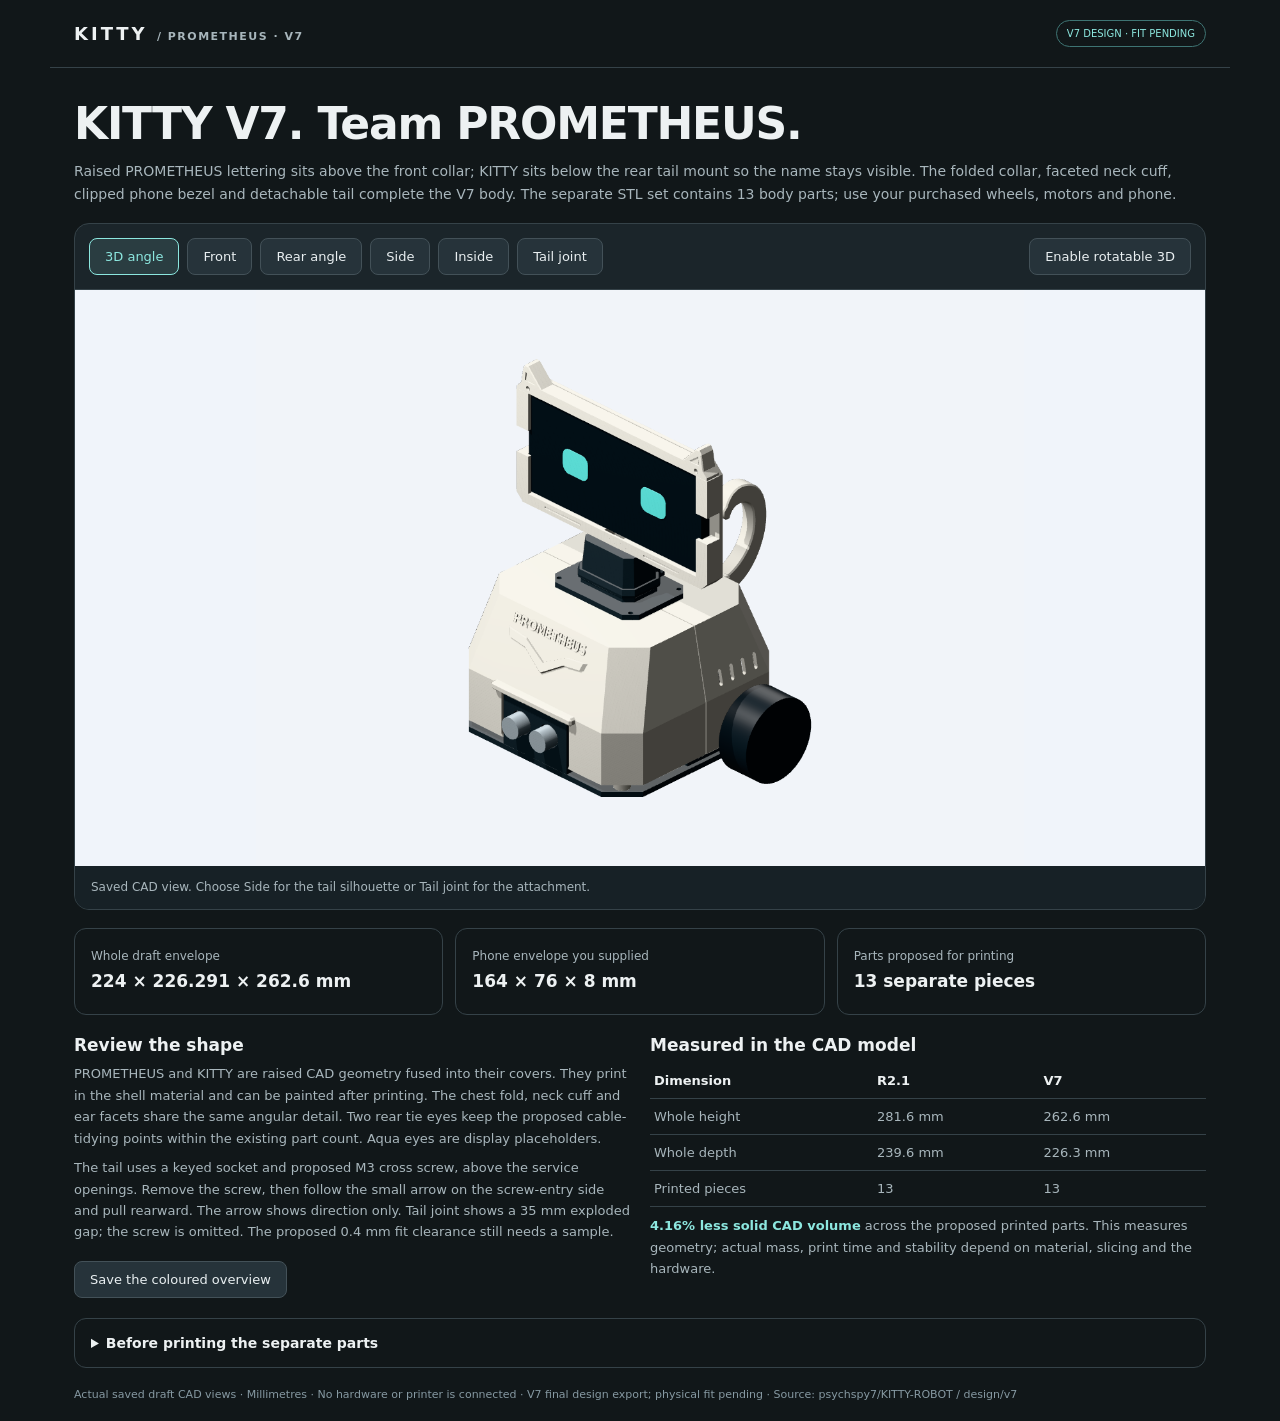
==== design/v7/review/index.html @ 327a9a2b "Deliver KITTY V7 with PROMETHEUS and KITTY shell lettering" ====
<!doctype html>
<html lang="en">
<head>
<meta charset="utf-8">
<meta name="viewport" content="width=device-width,initial-scale=1">
<title>KITTY V7 · Team PROMETHEUS</title>
<style>
:root{font-family:system-ui,-apple-system,"Segoe UI",sans-serif;color:#edf1f2;background:#111719;--amber:#8ce7df;--muted:#a8b6bc;--line:#354248}
*{box-sizing:border-box}body{margin:0}header,main,footer{max-width:1180px;margin:auto;padding:20px 24px}header{display:flex;align-items:center;justify-content:space-between;border-bottom:1px solid var(--line);gap:12px}.brand{font-size:18px;letter-spacing:3px;font-weight:750}.brand small{font-size:11px;color:var(--muted);letter-spacing:1.5px}.badge{font-size:10px;color:var(--amber);border:1px solid #3e7473;border-radius:30px;padding:7px 10px;white-space:nowrap}h1{font-size:clamp(28px,5vw,44px);line-height:1.1;letter-spacing:-1.2px;margin:12px 0}p{font-size:14px;line-height:1.6;color:var(--muted);margin:8px 0}.intro{margin-bottom:18px}.review{border:1px solid var(--line);border-radius:15px;overflow:hidden;background:#1b252a}.view-radio{position:absolute;opacity:0;pointer-events:none}.views{display:flex;flex-wrap:wrap;align-items:center;gap:8px;padding:14px;border-bottom:1px solid var(--line)}button,.views label,a.save{font:inherit;font-size:13px;border:1px solid #435158;border-radius:8px;padding:10px 15px;color:#e9eff1;background:#26333a;cursor:pointer;text-decoration:none}button:hover,.views label:hover,a.save:hover{border-color:var(--amber)}button:disabled{opacity:.55;cursor:default}button:focus-visible,a:focus-visible,.view-radio:focus-visible~.views{outline:3px solid var(--amber);outline-offset:3px}.views .spacer{flex:1}#view-iso:checked~.views label[for=view-iso],#view-front:checked~.views label[for=view-front],#view-rear:checked~.views label[for=view-rear],#view-inside:checked~.views label[for=view-inside],#view-side:checked~.views label[for=view-side],#view-joint:checked~.views label[for=view-joint]{background:#8ce7df20;color:var(--amber);border-color:var(--amber)}.stage{height:clamp(380px,64vh,760px);position:relative;background:#f0f4fa}.stage figure{display:none;margin:0;height:100%;width:100%;align-items:center;justify-content:center}.stage img{display:block;max-width:100%;height:100%;object-fit:contain}#view-iso:checked~.stage .iso,#view-front:checked~.stage .front,#view-rear:checked~.stage .rear,#view-inside:checked~.stage .inside,#view-side:checked~.stage .side,#view-joint:checked~.stage .joint{display:flex}.stage canvas{display:none;width:100%;height:100%;touch-action:none;cursor:grab}.stage canvas:active{cursor:grabbing}.review.interactive .stage figure{display:none!important}.review.interactive canvas{display:block}.orbit{display:none;flex-wrap:wrap;gap:8px;padding:12px 15px;border-top:1px solid var(--line)}.review.interactive .orbit{display:flex}.orbit span{font-size:12px;color:var(--muted);align-self:center}.state{padding:12px 16px;margin:0;background:#172126;font-size:12px;min-height:42px}.facts{display:grid;grid-template-columns:repeat(3,minmax(0,1fr));gap:12px;margin:18px 0}.fact{padding:16px;border:1px solid var(--line);border-radius:12px}.fact strong{display:block;font-size:17px;margin:7px 0}.fact span{font-size:12px;color:var(--muted)}.below{display:grid;grid-template-columns:1fr 1fr;gap:20px;margin:20px 0}.below h2{font-size:17px;margin:0 0 8px}.below p,.below li{font-size:13px;color:var(--muted);line-height:1.65}.below ul{padding-left:20px}.metrics table{width:100%;border-collapse:collapse;font-size:13px;color:var(--muted)}.metrics th,.metrics td{text-align:left;padding:10px 4px;border-bottom:1px solid var(--line)}.metrics th{color:#edf1f2}.metrics strong{color:var(--amber)}details{border:1px solid var(--line);padding:16px;border-radius:12px}summary{cursor:pointer;font-size:14px;font-weight:650}.save{display:inline-block;margin-top:10px}footer{font-size:11px;color:#8699a2;padding-top:0}noscript p{padding:12px 16px;margin:0}.no-mesh #enable3d{display:none}
@media(max-width:650px){header,main,footer{padding-left:14px;padding-right:14px}.brand small{display:none}.views{gap:6px;padding:10px}.views label,button{font-size:12px;padding:9px 11px}.views .spacer{display:none}.stage{height:440px}.stage figure:not(.joint) img{width:100%;object-fit:cover}.facts{grid-template-columns:1fr;gap:8px}.fact{padding:11px 14px;display:flex;gap:10px;justify-content:space-between;align-items:center}.fact strong{font-size:14px;margin:0}.fact span{font-size:11px}.below{grid-template-columns:1fr}.orbit span{width:100%}}
</style>
</head>
<body class="">
<header><div class="brand">KITTY <small>/ PROMETHEUS · V7</small></div><span class="badge">V7 DESIGN · FIT PENDING</span></header>
<main>
<div class="intro"><h1>KITTY V7. Team PROMETHEUS.</h1><p>Raised PROMETHEUS lettering sits above the front collar; KITTY sits below the rear tail mount so the name stays visible. The folded collar, faceted neck cuff, clipped phone bezel and detachable tail complete the V7 body. The separate STL set contains 13 body parts; use your purchased wheels, motors and phone.</p></div>
<section class="review" id="review" aria-label="Robot design review">
<input class="view-radio" id="view-iso" type="radio" name="view" checked>
<input class="view-radio" id="view-front" type="radio" name="view">
<input class="view-radio" id="view-rear" type="radio" name="view">
<input class="view-radio" id="view-inside" type="radio" name="view">
<input class="view-radio" id="view-side" type="radio" name="view">
<input class="view-radio" id="view-joint" type="radio" name="view">
<div class="views" role="group" aria-label="Choose a view"><label for="view-iso">3D angle</label><label for="view-front">Front</label><label for="view-rear">Rear angle</label><label for="view-side">Side</label><label for="view-inside">Inside</label><label for="view-joint">Tail joint</label><span class="spacer"></span><button id="enable3d" type="button" disabled>Enable rotatable 3D</button></div>
<div class="stage" id="stage">
<figure class="iso"><img src="[data-uri]" alt="Complete KITTY V7 draft from the front corner: landscape phone frame, passive cat corners, broad fixed neck, faceted body, two drive wheels and front sonar"></figure>
<figure class="front"><img src="[data-uri]" alt="Front view of the complete KITTY V7 draft"></figure>
<figure class="rear"><img src="[data-uri]" alt="Rear corner view of V7, showing the curved detachable tail, keyed socket and lower service openings"></figure>
<figure class="inside"><img src="[data-uri]" alt="Interior view with the covers hidden, showing motor mounts, low battery tray and raised electronics deck"></figure>
<figure class="side"><img src="[data-uri]" alt="Side view showing the upright curved tail at the rear of the refined faceted body"></figure>
<figure class="joint"><img src="[data-uri]" alt="Exploded tail connection: tail pulled 35 mm rearward from the keyed rear-cover socket, with cross-screw bores visible"></figure>
<canvas id="canvas" tabindex="0" aria-label="Interactive robot model. Drag to rotate; scroll or pinch to zoom. Arrow keys rotate; plus/minus zoom; Home resets."></canvas>
</div>
<div class="orbit"><button id="reset" type="button">Reset view</button><button id="zoomIn" type="button" aria-label="Zoom in">Zoom +</button><button id="zoomOut" type="button" aria-label="Zoom out">Zoom −</button><span>Drag to rotate · Scroll / pinch to zoom · Choose a saved view to leave 3D</span></div>
<p class="state" id="state" role="status">Saved CAD view. Choose Side for the tail silhouette or Tail joint for the attachment.</p>
<noscript><p>The saved views above work with JavaScript disabled. Only rotatable 3D needs JavaScript.</p></noscript>
</section>
<div class="facts"><div class="fact"><span>Whole draft envelope</span><strong>224 × 226.291 × 262.6 mm</strong></div><div class="fact"><span>Phone envelope you supplied</span><strong>164 × 76 × 8 mm</strong></div><div class="fact"><span>Parts proposed for printing</span><strong>13 separate pieces</strong></div></div>
<div class="below"><section><h2>Review the shape</h2><p>PROMETHEUS and KITTY are raised CAD geometry fused into their covers. They print in the shell material and can be painted after printing. The chest fold, neck cuff and ear facets share the same angular detail. Two rear tie eyes keep the proposed cable-tidying points within the existing part count. Aqua eyes are display placeholders.</p><p>The tail uses a keyed socket and proposed M3 cross screw, above the service openings. Remove the screw, then follow the small arrow on the screw-entry side and pull rearward. The arrow shows direction only. Tail joint shows a 35 mm exploded gap; the screw is omitted. The proposed 0.4 mm fit clearance still needs a sample.</p><a class="save" href="[data-uri]" download="KITTY-V7-FINAL-DESIGN.png">Save the coloured overview</a></section><section class="metrics"><h2>Measured in the CAD model</h2><table><thead><tr><th>Dimension</th><th>R2.1</th><th>V7</th></tr></thead><tbody><tr><td>Whole height</td><td>281.6 mm</td><td>262.6 mm</td></tr><tr><td>Whole depth</td><td>239.6 mm</td><td>226.3 mm</td></tr><tr><td>Printed pieces</td><td>13</td><td>13</td></tr></tbody></table><p><strong>4.16% less solid CAD volume</strong> across the proposed printed parts. This measures geometry; actual mass, print time and stability depend on material, slicing and the hardware.</p></section></div><details><summary>Before printing the separate parts</summary><p>The draft uses your 62 mm wheel diameter and 61 × 20 mm motor length/width. We still need motor height and shaft position, wheel hub fit, caster, AA holder, phone case/camera access, and printer bed/material/nozzle.</p><p>Each part needs fit and slicer/support review. Print only the separate parts in STL_PARTS/ from the V7 ZIP. Wheels, motors, phone and electronics in this viewer are references; their meshes are excluded from that folder. The V7 design export is not a physically fit-verified release.</p></details>
</main>
<footer>Actual saved draft CAD views · Millimetres · No hardware or printer is connected · V7 final design export; physical fit pending · Source: psychspy7/KITTY-ROBOT / design/v7</footer>
<script id="mesh-data" type="application/octet-stream">[base64]/zBDW/AAAAAAAAfMIAAKDCAACAQQAApsIAAHDCAACgQQAApsIAAHDCAACAQQAA8wQ1v/MENb8AAAAAAAB8wgAAoMIAAIBBAAB8wgAAoMIAAKBBAACmwgAAcMIAAKBBAADzBDU/8wQ1vwAAAAAAAKZCAABwwgAAgEEAAHxCAACgwgAAoEEAAHxCAACgwgAAgEEAAPMENT/zBDW/AAAAAAAApkIAAHDCAACAQQAApkIAAHDCAACgQQAAfEIAAKDCAACgQQAAAAAAgAAAAIAAAIC/F2+Kwr9fhMIAAIBBAAB8wgAAoMIAAIBBAACmwgAAcMIAAIBBAAAAAAAAAAAAAAAAgL8Xb4rCv1+EwgAAgEG/X4rCF2+EwgAAgEEAAHzCAACgwgAAgEEAAAAAAIAAAACAAACAvwx+isIGUITCAACAQRdvisK/X4TCAACAQQAApsIAAHDCAACAQQAAAAAAgAAAAIAAAIC/BlCKwgx+hMIAAIBBAAB8wgAAoMIAAIBBv1+KwhdvhMIAAIBBAAAAAACAAAAAgAAAgL+cjIrC7j+EwgAAgEEMforCBlCEwgAAgEEAAKbCAABwwgAAgEEAAAAAAIAAAACAAACAv+4/isKcjITCAACAQQAAfMIAAKDCAACAQQZQisIMfoTCAACAQQAAAAAAgAAAAIAAAIC/xJqKwnsvhMIAAIBBnIyKwu4/hMIAAIBBAACmwgAAcMIAAIBBAAAAAACAAAAAgAAAgL97L4rCxJqEwgAAgEEAAHzCAACgwgAAgEHuP4rCnIyEwgAAgEEAAAAAAIAAAACAAACAv4KoisKvHoTCAACAQcSaisJ7L4TCAACAQQAApsIAAHDCAACAQQAAAAAAgAAAAIAAAIC/rx6KwoKohMIAAIBBAAB8wgAAoMIAAIBBey+KwsSahMIAAIBBAAAAAACAAAAAgAAAgL/TtYrCjQ2EwgAAgEGCqIrCrx6EwgAAgEEAAKbCAABwwgAAgEEAAAAAAIAAAACAAACAv40NisLTtYTCAACAQQAAfMIAAKDCAACAQa8eisKCqITCAACAQQAAAAAAgAAAAIAAAIC/tsKKwhf8g8IAAIBB07WKwo0NhMIAAIBBAACmwgAAcMIAAIBBAAAAAACAAAAAgAAAgL8X/InCtsKEwgAAgEEAAHzCAACgwgAAgEGNDYrC07WEwgAAgEEAAAAAAIAAAACAAACAvynPisJQ6oPCAACAQbbCisIX/IPCAACAQQAApsIAAHDCAACAQQAAAAAAgAAAAIAAAIC/UOqJwinPhMIAAIBBAAB8wgAAoMIAAIBBF/yJwrbChMIAAIBBAAAAAACAAAAAgAAAgL8p24rCO9iDwgAAgEEpz4rCUOqDwgAAgEEAAKbCAABwwgAAgEEAAAAAAIAAAACAAACAvzvYicIp24TCAACAQQAAfMIAAKDCAACAQVDqicIpz4TCAACAQQAAAAAAgAAAAIAAAIC/tOaKwtvFg8IAAIBBKduKwjvYg8IAAIBBAACmwgAAcMIAAIBBAAAAAACAAAAAgAAAgL/bxYnCtOaEwgAAgEEAAHzCAACgwgAAgEE72InCKduEwgAAgEEAAAAAAIAAAACAAACAv8rxisIzs4PCAACAQbTmisLbxYPCAACAQQAApsIAAHDCAACAQQAAAAAAgAAAAIAAAIC/M7OJwsrxhMIAAIBBAAB8wgAAoMIAAIBB28WJwrTmhMIAAIBBAAAAAACAAAAAgAAAgL9GoInCZ/yEwgAAgEEAAHzCAACgwgAAgEEzs4nCyvGEwgAAgEEAAAAAAIAAAACAAACAv2f8isJGoIPCAACAQcrxisIzs4PCAACAQQAApsIAAHDCAACAQQAAAAAAgAAAAIAAAIC/iwaLwhaNg8IAAIBBZ/yKwkagg8IAAIBBAACmwgAAcMIAAIBBAAAAAACAAAAAgAAAgL8WjYnCiwaFwgAAgEEAAHzCAACgwgAAgEFGoInCZ/yEwgAAgEEAAAAAAIAAAACAAACAvzQQi8KneYPCAACAQYsGi8IWjYPCAACAQQAApsIAAHDCAACAQQAAAAAAgAAAAIAAAIC/p3mJwjQQhcIAAIBBAAB8wgAAoMIAAIBBFo2JwosGhcIAAIBBAAAAAACAAAAAgAAAgL9gGYvC/GWDwgAAgEE0EIvCp3mDwgAAgEEAAKbCAABwwgAAgEEAAAAAAIAAAACAAACAv/xlicJgGYXCAACAQQAAfMIAAKDCAACAQad5icI0EIXCAACAQQAAAAAAgAAAAIAAAIC/DiKLwhhSg8IAAIBBYBmLwvxlg8IAAIBBAACmwgAAcMIAAIBBAAAAAACAAAAAgAAAgL8YUonCDiKFwgAAgEEAAHzCAACgwgAAgEH8ZYnCYBmFwgAAgEEAAAAAAIAAAACAAACAvzwqi8L+PYPCAACAQQ4ii8IYUoPCAACAQQAApsIAAHDCAACAQQAAAAAAgAAAAIAAAIC//j2JwjwqhcIAAIBBAAB8wgAAoMIAAIBBGFKJwg4ihcIAAIBBAAAAAACAAAAAgAAAgL/pMYvCsimDwgAAgEE8KovC/j2DwgAAgEEAAKbCAABwwgAAgEEAAAAAAIAAAACAAACAv7IpicLpMYXCAACAQQAAfMIAAKDCAACAQf49icI8KoXCAACAQQAAAAAAgAAAAIAAAIC/EzmLwjYVg8IAAIBB6TGLwrIpg8IAAIBBAACmwgAAcMIAAIBBAAAAAACAAAAAgAAAgL82FYnCEzmFwgAAgEEAAHzCAACgwgAAgEGyKYnC6TGFwgAAgEEAAAAAAIAAAACAAACAv7s/i8KOAIPCAACAQRM5i8I2FYPCAACAQQAApsIAAHDCAACAQQAAAAAAgAAAAIAAAIC/jgCJwrs/hcIAAIBBAAB8wgAAoMIAAIBBNhWJwhM5hcIAAIBBAAAAAACAAAAAgAAAgL/eRYvCveuCwgAAgEG7P4vCjgCDwgAAgEEAAKbCAABwwgAAgEEAAAAAAIAAAACAAACAv73riMLeRYXCAACAQQAAfMIAAKDCAACAQY4AicK7P4XCAACAQQAAAAAAgAAAAIAAAIC/fEuLwsfWgsIAAIBB3kWLwr3rgsIAAIBBAACmwgAAcMIAAIBBAAAAAACAAAAAgAAAgL/H1ojCfEuFwgAAgEEAAHzCAACgwgAAgEG964jC3kWFwgAAgEEAAAAAAIAAAACAAACAv5RQi8KvwYLCAACAQXxLi8LH1oLCAACAQQAApsIAAHDCAACAQQAAAAAAgAAAAIAAAIC/r8GIwpRQhcIAAIBBAAB8wgAAoMIAAIBBx9aIwnxLhcIAAIBBAAAAAACAAAAAgAAAgL8kVYvCd6yCwgAAgEGUUIvCr8GCwgAAgEEAAKbCAABwwgAAgEEAAAAAAIAAAACAAACAv3esiMIkVYXCAACAQQAAfMIAAKDCAACAQa/BiMKUUIXCAACAQQAAAAAAgAAAAIAAAIC/LVmLwiWXgsIAAIBBJFWLwnesgsIAAIBBAACmwgAAcMIAAIBBAAAAAACAAAAAgAAAgL8ll4jCLVmFwgAAgEEAAHzCAACgwgAAgEF3rIjCJFWFwgAAgEEAAAAAAIAAAACAAACAv65ci8K6gYLCAACAQS1Zi8Ill4LCAACAQQAApsIAAHDCAACAQQAAAAAAgAAAAIAAAIC/uoGIwq5chcIAAIBBAAB8wgAAoMIAAIBBJZeIwi1ZhcIAAIBBAAAAAACAAAAAgAAAgL+lX4vCO2yCwgAAgEGuXIvCuoGCwgAAgEEAAKbCAABwwgAAgEEAAAAAAIAAAACAAACAvztsiMKlX4XCAACAQQAAfMIAAKDCAACAQbqBiMKuXIXCAACAQQAAAAAAgAAAAIAAAIC/E2KLwqpWgsIAAIBBpV+LwjtsgsIAAIBBAACmwgAAcMIAAIBBAAAAAACAAAAAgAAAgL+qVojCE2KFwgAAgEEAAHzCAACgwgAAgEE7bIjCpV+FwgAAgEEAAAAAAIAAAACAAACAv/dji8IMQYLCAACAQRNii8KqVoLCAACAQQAApsIAAHDCAACAQQAAAAAAgAAAAIAAAIC/DEGIwvdjhcIAAIBBAAB8wgAAoMIAAIBBqlaIwhNihcIAAIBBAAAAAACAAAAAgAAAgL9RZYvCYyuCwgAAgEH3Y4vCDEGCwgAAgEEAAKbCAABwwgAAgEEAAAAAAIAAAACAAACAv2MriMJRZYXCAACAQQAAfMIAAKDCAACAQQxBiML3Y4XCAACAQQAAAAAAgAAAAIAAAIC/IWaLwrMVgsIAAIBBUWWLwmMrgsIAAIBBAACmwgAAcMIAAIBBAAAAAACAAAAAgAAAgL+zFYjCIWaFwgAAgEEAAHzCAACgwgAAgEFjK4jCUWWFwgAAgEEAAAAAAIAAAACAAACAv2Zmi8IAAILCAACAQSFmi8KzFYLCAACAQQAApsIAAHDCAACAQQAAAAAAgAAAAIAAAIC/AACIwmZmhcIAAIBBAAB8wgAAoMIAAIBBsxWIwiFmhcIAAIBBAAAAAACAAAAAAAAAgL8hZovCTeqBwgAAgEFmZovCAACCwgAAgEEAAKbCAABwwgAAgEEAAAAAAAAAAACAAACAv03qh8IhZoXCAACAQQAAfMIAAKDCAACAQQAAiMJmZoXCAACAQQAAAAAAgAAAAAAAAIC/UWWLwp3UgcIAAIBBIWaLwk3qgcIAAIBBAACmwgAAcMIAAIBBAAAAAAAAAAAAgAAAgL+d1IfCUWWFwgAAgEEAAHzCAACgwgAAgEFN6ofCIWaFwgAAgEEAAAAAAIAAAAAAAACAv/dji8L0voHCAACAQVFli8Kd1IHCAACAQQAApsIAAHDCAACAQQAAAAAAAAAAAIAAAIC/9L6HwvdjhcIAAIBBAAB8wgAAoMIAAIBBndSHwlFlhcIAAIBBAAAAAACAAAAAAAAAgL8TYovCVqmBwgAAgEH3Y4vC9L6BwgAAgEEAAKbCAABwwgAAgEEAAAAAAAAAAACAAACAv1aph8ITYoXCAACAQQAAfMIAAKDCAACAQfS+h8L3Y4XCAACAQQAAAAAAgAAAAAAAAIC/pV+LwsWTgcIAAIBBE2KLwlapgcIAAIBBAACmwgAAcMIAAIBBAAAAAAAAAAAAgAAAgL/Fk4fCpV+FwgAAgEEAAHzCAACgwgAAgEFWqYfCE2KFwgAAgEEAAAAAAIAAAAAAAACAv65ci8JGfoHCAACAQaVfi8LFk4HCAACAQQAApsIAAHDCAACAQQAAAAAAAAAAAIAAAIC/Rn6Hwq5chcIAAIBBAAB8wgAAoMIAAIBBxZOHwqVfhcIAAIBBAAAAAACAAAAAAAAAgL8tWYvC22iBwgAAgEGuXIvCRn6BwgAAgEEAAKbCAABwwgAAgEEAAAAAAAAAAACAAACAv9toh8ItWYXCAACAQQAAfMIAAKDCAACAQUZ+h8KuXIXCAACAQQAAAAAAgAAAAAAAAIC/JFWLwolTgcIAAIBBLVmLwttogcIAAIBBAACmwgAAcMIAAIBBAAAAAAAAAAAAgAAAgL+JU4fCJFWFwgAAgEEAAHzCAACgwgAAgEHbaIfCLVmFwgAAgEEAAAAAAIAAAAAAAACAv5RQi8JRPoHCAACAQSRVi8KJU4HCAACAQQAApsIAAHDCAACAQQAAAAAAAAAAAIAAAIC/UT6HwpRQhcIAAIBBAAB8wgAAoMIAAIBBiVOHwiRVhcIAAIBBAAAAAACAAAAAAAAAgL98S4vCOSmBwgAAgEGUUIvCUT6BwgAAgEEAAKbCAABwwgAAgEEAAAAAAAAAAACAAACAvzkph8J8S4XCAACAQQAAfMIAAKDCAACAQVE+h8KUUIXCAACAQQAAAAAAgAAAAAAAAIC/3kWLwkMUgcIAAIBBfEuLwjkpgcIAAIBBAACmwgAAcMIAAIBBAAAAAAAAAAAAgAAAgL9DFIfC3kWFwgAAgEEAAHzCAACgwgAAgEE5KYfCfEuFwgAAgEEAAAAAAIAAAAAAAACAv7s/i8Jy/4DCAACAQd5Fi8JDFIHCAACAQQAApsIAAHDCAACAQQAAAAAAAAAAAIAAAIC/cv+Gwrs/hcIAAIBBAAB8wgAAoMIAAIBBQxSHwt5FhcIAAIBBAAAAAACAAAAAAAAAgL8TOYvCyuqAwgAAgEG7P4vCcv+AwgAAgEEAAKbCAABwwgAAgEEAAAAAAAAAAACAAACAv8rqhsITOYXCAACAQQAAfMIAAKDCAACAQXL/hsK7P4XCAACAQQAAAAAAgAAAAAAAAIC/6TGLwk7WgMIAAIBBEzmLwsrqgMIAAIBBAACmwgAAcMIAAIBBAAAAAAAAAAAAgAAAgL9O1obC6TGFwgAAgEEAAHzCAACgwgAAgEHK6obCEzmFwgAAgEEAAAAAAIAAAAAAAACAvzwqi8ICwoDCAACAQekxi8JO1oDCAACAQQAApsIAAHDCAACAQQAAAAAAAAAAAIAAAIC/AsKGwjwqhcIAAIBBAAB8wgAAoMIAAIBBTtaGwukxhcIAAIBBAAAAAACAAAAAAAAAgL8OIovC6K2AwgAAgEE8KovCAsKAwgAAgEEAAKbCAABwwgAAgEEAAAAAAAAAAACAAACAv+ithsIOIoXCAACAQQAAfMIAAKDCAACAQQLChsI8KoXCAACAQQAAAAAAgAAAAAAAAIC/YBmLwgSagMIAAIBBDiKLwuitgMIAAIBBAACmwgAAcMIAAIBBAAAAAAAAAAAAgAAAgL8EmobCYBmFwgAAgEEAAHzCAACgwgAAgEHorYbCDiKFwgAAgEEAAAAAAIAAAAAAAACAvzQQi8JZhoDCAACAQWAZi8IEmoDCAACAQQAApsIAAHDCAACAQQAAAAAAAAAAAIAAAIC/WYaGwjQQhcIAAIBBAAB8wgAAoMIAAIBBBJqGwmAZhcIAAIBBAAAAAACAAAAAAAAAgL+LBovC6nKAwgAAgEE0EIvCWYaAwgAAgEEAAKbCAABwwgAAgEEAAAAAAAAAAACAAACAv+pyhsKLBoXCAACAQQAAfMIAAKDCAACAQVmGhsI0EIXCAACAQQAAAAAAgAAAAAAAAIC/Z/yKwrpfgMIAAIBBiwaLwupygMIAAIBBAACmwgAAcMIAAIBBAAAAAAAAAAAAgAAAgL+6X4bCZ/yEwgAAgEEAAHzCAACgwgAAgEHqcobCiwaFwgAAgEEAAAAAAIAAAAAAAACAv8rxisLNTIDCAACAQWf8isK6X4DCAACAQQAApsIAAHDCAACAQQAAAAAAAAAAAIAAAIC/zUyGwsrxhMIAAIBBAAB8wgAAoMIAAIBBul+Gwmf8hMIAAIBBAAAAAACAAAAAAAAAgL+05orCJTqAwgAAgEHK8YrCzUyAwgAAgEEAAKbCAABwwgAAgEEAAAAAAAAAAACAAACAvyU6hsK05oTCAACAQQAAfMIAAKDCAACAQc1MhsLK8YTCAACAQQAAAAAAgAAAAAAAAIC/KduKwsUngMIAAIBBtOaKwiU6gMIAAIBBAACmwgAAcMIAAIBBAAAAAAAAAAAAgAAAgL/FJ4bCKduEwgAAgEEAAHzCAACgwgAAgEElOobCtOaEwgAAgEEAAAAAAIAAAAAAAACAvynPisKwFYDCAACAQSnbisLFJ4DCAACAQQAApsIAAHDCAACAQQAAAAAAAAAAAIAAAIC/sBWGwinPhMIAAIBBAAB8wgAAoMIAAIBBxSeGwinbhMIAAIBBAAAAAACAAAAAAAAAgL+2worC6QOAwgAAgEEpz4rCsBWAwgAAgEEAAKbCAABwwgAAgEEAAAAAAAAAAACAAACAv+kDhsK2woTCAACAQQAAfMIAAKDCAACAQbAVhsIpz4TCAACAQQAAAAAAgAAAAAAAAIC/07WKwubkf8IAAIBBtsKKwukDgMIAAIBBAACmwgAAcMIAAIBBAAAAAAAAAAAAgAAAgL9z8oXC07WEwgAAgEEAAHzCAACgwgAAgEHpA4bCtsKEwgAAgEEAAAAAAIAAAAAAAACAv4KoisKhwn/CAACAQdO1isLm5H/CAACAQQAApsIAAHDCAACAQQAAAAAAAAAAAIAAAIC/UeGFwoKohMIAAIBBAAB8wgAAoMIAAIBBc/KFwtO1hMIAAIBBAAAAAACAAAAAAAAAgL/EmorCCaF/wgAAgEGCqIrCocJ/wgAAgEEAAKbCAABwwgAAgEEAAAAAAAAAAACAAACAv4XQhcLEmoTCAACAQQAAfMIAAKDCAACAQVHhhcKCqITCAACAQQAAAAAAgAAAAAAAAIC/nIyKwiOAf8IAAIBBxJqKwgmhf8IAAIBBAACmwgAAcMIAAIBBAAAAAAAAAAAAgAAAgL8SwIXCnIyEwgAAgEEAAHzCAACgwgAAgEGF0IXCxJqEwgAAgEEAAAAAAIAAAAAAAACAvwx+isL1X3/CAACAQZyMisIjgH/CAACAQQAApsIAAHDCAACAQQAAAAAAAAAAAIAAAIC/+q+Fwgx+hMIAAIBBAAB8wgAAoMIAAIBBEsCFwpyMhMIAAIBBAAAAAACAAAAAAAAAgL8Xb4rCgkB/wgAAgEEMforC9V9/wgAAgEEAAKbCAABwwgAAgEEAAAAAAAAAAACAAACAv0GghcIXb4TCAACAQQAAfMIAAKDCAACAQfqvhcIMfoTCAACAQQAAAAAAgAAAAAAAAIC/v1+KwtIhf8IAAIBBF2+KwoJAf8IAAIBBAACmwgAAcMIAAIBBAAAAAAAAAAAAgAAAgL/pkIXCv1+EwgAAgEEAAHzCAACgwgAAgEFBoIXCF2+EwgAAgEEAAAAAAIAAAAAAAACAvwZQisLnA3/CAACAQb9fisLSIX/CAACAQQAApsIAAHDCAACAQQAAAAAAAAAAAIAAAIC/9IGFwgZQhMIAAIBBAAB8wgAAoMIAAIBB6ZCFwr9fhMIAAIBBAAAAAACAAAAAAAAAgL/uP4rCyOZ+wgAAgEEGUIrC5wN/wgAAgEEAAKbCAABwwgAAgEEAAAAAAAAAAACAAACAv2RzhcLuP4TCAACAQQAAfMIAAKDCAACAQfSBhcIGUITCAACAQQAAAAAAgAAAAAAAAIC/ey+KwnjKfsIAAIBB7j+KwsjmfsIAAIBBAACmwgAAcMIAAIBBAAAAAAAAAAAAgAAAgL88ZYXCey+EwgAAgEEAAHzCAACgwgAAgEFkc4XC7j+EwgAAgEEAAAAAAIAAAAAAAACAv68eisL9rn7CAACAQXsvisJ4yn7CAACAQQAApsIAAHDCAACAQQAAAAAAAAAAAIAAAIC/fleFwq8ehMIAAIBBAAB8wgAAoMIAAIBBPGWFwnsvhMIAAIBBAAAAAACAAAAAAAAAgL+NDYrCWpR+wgAAgEGvHorC/a5+wgAAgEEAAKbCAABwwgAAgEEAAAAAAAAAAACAAACAvy1KhcKNDYTCAACAQQAAfMIAAKDCAACAQX5XhcKvHoTCAACAQQAAAAAAgAAAAAAAAIC/F/yJwpR6fsIAAIBBjQ2KwlqUfsIAAIBBAACmwgAAcMIAAIBBAAAAAAAAAAAAgAAAgL9KPYXCF/yDwgAAgEEAAHzCAACgwgAAgEEtSoXCjQ2EwgAAgEEAAAAAAIAAAAAAAACAv1DqicKvYX7CAACAQRf8icKUen7CAACAQQAApsIAAHDCAACAQQAAAAAAAAAAAIAAAIC/1zCFwlDqg8IAAIBBAAB8wgAAoMIAAIBBSj2Fwhf8g8IAAIBBAAAAAACAAAAAAAAAgL872InCr0l+wgAAgEFQ6onCr2F+wgAAgEEAAKbCAABwwgAAgEEAAAAAAAAAAACAAACAv9ckhcI72IPCAACAQQAAfMIAAKDCAACAQdcwhcJQ6oPCAACAQQAAAAAAgAAAAAAAAIC/28WJwpcyfsIAAIBBO9iJwq9JfsIAAIBBAACmwgAAcMIAAIBBAAAAAAAAAAAAgAAAgL9MGYXC28WDwgAAgEEAAHzCAACgwgAAgEHXJIXCO9iDwgAAgEEAAAAAAIAAAAAAAACAvzOzicJsHH7CAACAQdvFicKXMn7CAACAQQAApsIAAHDCAACAQQAAAAAAAAAAAIAAAIC/Ng6FwjOzg8IAAIBBAAB8wgAAoMIAAIBBTBmFwtvFg8IAAIBBAAAAAACAAAAAAAAAgL9GoInCMQd+wgAAgEEzs4nCbBx+wgAAgEEAAKbCAABwwgAAgEEAAAAAAAAAAACAAACAv5kDhcJGoIPCAACAQQAAfMIAAKDCAACAQTYOhcIzs4PCAACAQQAAAAAAgAAAAAAAAIC/Fo2JwunyfcIAAIBBRqCJwjEHfsIAAIBBAACmwgAAcMIAAIBBAAAAAAAAAAAAgAAAgL91+YTCFo2DwgAAgEEAAHzCAACgwgAAgEGZA4XCRqCDwgAAgEEAAAAAAIAAAAAAAACAv6d5icKY333CAACAQRaNicLp8n3CAACAQQAApsIAAHDCAACAQQAAAAAAAAAAAIAAAIC/zO+Ewqd5g8IAAIBBAAB8wgAAoMIAAIBBdfmEwhaNg8IAAIBBAAAAAACAAAAAAAAAgL/8ZYnCQM19wgAAgEGneYnCmN99wgAAgEEAAKbCAABwwgAAgEEAAAAAAAAAAACAAACAv6DmhML8ZYPCAACAQQAAfMIAAKDCAACAQczvhMKneYPCAACAQQAAAAAAgAAAAAAAAIC/GFKJwuW7fcIAAIBB/GWJwkDNfcIAAIBBAACmwgAAcMIAAIBBAAAAAAAAAAAAgAAAgL/y3YTCGFKDwgAAgEEAAHzCAACgwgAAgEGg5oTC/GWDwgAAgEEAAAAAAIAAAAAAAACAv/49icKJq33CAACAQRhSicLlu33CAACAQQAApsIAAHDCAACAQQAAAAAAAAAAAIAAAIC/xNWEwv49g8IAAIBBAAB8wgAAoMIAAIBB8t2EwhhSg8IAAIBBAAAAAACAAAAAAAAAgL+yKYnCL5x9wgAAgEH+PYnCiat9wgAAgEEAAKbCAABwwgAAgEEAAAAAAAAAAACAAACAvxfOhMKyKYPCAACAQQAAfMIAAKDCAACAQcTVhML+PYPCAACAQQAAAAAAgAAAAAAAAIC/NhWJwtmNfcIAAIBBsimJwi+cfcIAAIBBAACmwgAAcMIAAIBBAAAAAAAAAAAAgAAAgL/txoTCNhWDwgAAgEEAAHzCAACgwgAAgEEXzoTCsimDwgAAgEEAAAAAAIAAAAAAAACAv44AicKKgH3CAACAQTYVicLZjX3CAACAQQAApsIAAHDCAACAQQAAAAAAAAAAAIAAAIC/RcCEwo4Ag8IAAIBBAAB8wgAAoMIAAIBB7caEwjYVg8IAAIBBAAAAAACAAAAAAAAAgL+964jCRHR9wgAAgEGOAInCioB9wgAAgEEAAKbCAABwwgAAgEEAAAAAAAAAAACAAACAvyK6hMK964LCAACAQQAAfMIAAKDCAACAQUXAhMKOAIPCAACAQQAAAAAAgAAAAAAAAIC/x9aIwghpfcIAAIBBveuIwkR0fcIAAIBBAACmwgAAcMIAAIBBAAAAAAAAAAAAgAAAgL+EtITCx9aCwgAAgEEAAHzCAACgwgAAgEEiuoTCveuCwgAAgEEAAAAAAIAAAAAAAACAv6/BiMLYXn3CAACAQcfWiMIIaX3CAACAQQAApsIAAHDCAACAQQAAAAAAAAAAAIAAAIC/bK+Ewq/BgsIAAIBBAAB8wgAAoMIAAIBBhLSEwsfWgsIAAIBBAAAAAACAAAAAAAAAgL93rIjCt1V9wgAAgEGvwYjC2F59wgAAgEEAAKbCAABwwgAAgEEAAAAAAAAAAACAAACAv9yqhMJ3rILCAACAQQAAfMIAAKDCAACAQWyvhMKvwYLCAACAQQAAAAAAgAAAAAAAAIC/JZeIwqZNfcIAAIBBd6yIwrdVfcIAAIBBAACmwgAAcMIAAIBBAAAAAAAAAAAAgAAAgL/TpoTCJZeCwgAAgEEAAHzCAACgwgAAgEHcqoTCd6yCwgAAgEEAAAAAAIAAAAAAAACAv7qBiMKlRn3CAACAQSWXiMKmTX3CAACAQQAApsIAAHDCAACAQQAAAAAAgAAAAAAAAIC/O2yIwrZAfcIAAIBBuoGIwqVGfcIAAIBBAACmwgAAcMIAAIBBAAAAAACAAAAAAAAAgL+qVojC2jt9wgAAgEE7bIjCtkB9wgAAgEEAAKbCAABwwgAAgEEAAAAAAAAAAACAAACAv1280cG/X5LCAACAQft+0cEXb5LCAACAQQAAfMIAAKDCAACAQQAAAAAAgAAAAAAAAIC/F0DRwQx+ksIAAIBBAAB8wgAAoMIAAIBB+37RwRdvksIAAIBBAAAAAAAAAAAAgAAAgL8y+NHBBlCSwgAAgEFdvNHBv1+SwgAAgEEAAHzCAACgwgAAgEEAAAAAAIAAAAAAAACAv7r/0MGcjJLCAACAQQAAfMIAAKDCAACAQRdA0cEMfpLCAACAQQAAAAAAAAAAAIAAAIC/cDLSwe4/ksIAAIBBMvjRwQZQksIAAIBBAAB8wgAAoMIAAIBBAAAAAAAAAAAAgAAAgL8Pa9LBey+SwgAAgEFwMtLB7j+SwgAAgEEAAHzCAACgwgAAgEEAAAAAAIAAAAAAAACAv+690MHEmpLCAACAQQAAfMIAAKDCAACAQbr/0MGcjJLCAACAQQAAAAAAAAAAAIAAAIC/BqLSwa8eksIAAIBBD2vSwXsvksIAAIBBAAB8wgAAoMIAAIBBAAAAAACAAAAAAAAAgL++etDBgqiSwgAAgEEAAHzCAACgwgAAgEHuvdDBxJqSwgAAgEEAAAAAAAAAAACAAACAv0zX0sGNDZLCAACAQQai0sGvHpLCAACAQQAAfMIAAKDCAACAQQAAAAAAgAAAAAAAAIC/NTbQwdO1ksIAAIBBAAB8wgAAoMIAAIBBvnrQwYKoksIAAIBBAAAAAAAAAAAAgAAAgL/YCtPBF/yRwgAAgEFM19LBjQ2SwgAAgEEAAHzCAACgwgAAgEEAAAAAAIAAAAAAAACAv13wz8G2wpLCAACAQQAAfMIAAKDCAACAQTU20MHTtZLCAACAQQAAAAAAAAAAAIAAAIC/ojzTwVDqkcIAAIBB2ArTwRf8kcIAAIBBAAB8wgAAoMIAAIBBAAAAAACAAAAAAAAAgL9Bqc/BKc+SwgAAgEEAAHzCAACgwgAAgEFd8M/BtsKSwgAAgEEAAAAAAAAAAACAAACAv6Js08E72JHCAACAQaI808FQ6pHCAACAQQAAfMIAAKDCAACAQQAAAAAAgAAAAAAAAIC/7mDPwSnbksIAAIBBAAB8wgAAoMIAAIBBQanPwSnPksIAAIBBAAAAAAAAAAAAgAAAgL/RmtPB28WRwgAAgEGibNPBO9iRwgAAgEEAAHzCAACgwgAAgEEAAAAAAIAAAAAAAACAv24Xz8G05pLCAACAQQAAfMIAAKDCAACAQe5gz8Ep25LCAACAQQAAAAAAAAAAAIAAAIC/J8fTwTOzkcIAAIBB0ZrTwdvFkcIAAIBBAAB8wgAAoMIAAIBBAAAAAACAAAAAAAAAgL/NzM7ByvGSwgAAgEEAAHzCAACgwgAAgEFuF8/BtOaSwgAAgEEAAAAAAAAAAACAAACAv57x08FGoJHCAACAQSfH08Ezs5HCAACAQQAAfMIAAKDCAACAQQAAAAAAgAAAAAAAAIC/F4HOwWf8ksIAAIBBAAB8wgAAoMIAAIBBzczOwcrxksIAAIBBAAAAAAAAAAAAgAAAgL8tGtTBFo2RwgAAgEGe8dPBRqCRwgAAgEEAAHzCAACgwgAAgEEAAAAAAIAAAAAAAACAv1g0zsGLBpPCAACAQQAAfMIAAKDCAACAQReBzsFn/JLCAACAQQAAAAAAAAAAAIAAAIC/0EDUwad5kcIAAIBBLRrUwRaNkcIAAIBBAAB8wgAAoMIAAIBBAAAAAACAAAAAAAAAgL+c5s3BNBCTwgAAgEEAAHzCAACgwgAAgEFYNM7BiwaTwgAAgEEAAAAAAAAAAACAAACAv4Bl1MH8ZZHCAACAQdBA1MGneZHCAACAQQAAfMIAAKDCAACAQQAAAAAAgAAAAAAAAIC/8JfNwWAZk8IAAIBBAAB8wgAAoMIAAIBBnObNwTQQk8IAAIBBAAAAAAAAAAAAgAAAgL82iNTBGFKRwgAAgEGAZdTB/GWRwgAAgEEAAHzCAACgwgAAgEEAAAAAAIAAAAAAAACAv2BIzcEOIpPCAACAQQAAfMIAAKDCAACAQfCXzcFgGZPCAACAQQAAAAAAAAAAAIAAAIC/7qjUwf49kcIAAIBBNojUwRhSkcIAAIBBAAB8wgAAoMIAAIBBAAAAAACAAAAAAAAAgL/598zBPCqTwgAAgEEAAHzCAACgwgAAgEFgSM3BDiKTwgAAgEEAAAAAAAAAAACAAACAv6LH1MGyKZHCAACAQe6o1MH+PZHCAACAQQAAfMIAAKDCAACAQQAAAAAAgAAAAAAAAIC/x6bMwekxk8IAAIBBAAB8wgAAoMIAAIBB+ffMwTwqk8IAAIBBAAAAAAAAAAAAgAAAgL9O5NTBNhWRwgAAgEGix9TBsimRwgAAgEEAAHzCAACgwgAAgEEAAAAAAIAAAAAAAACAv9hUzMETOZPCAACAQQAAfMIAAKDCAACAQcemzMHpMZPCAACAQQAAAAAAAAAAAIAAAIC/7P7UwY4AkcIAAIBBTuTUwTYVkcIAAIBBAAB8wgAAoMIAAIBBAAAAAACAAAAAAAAAgL84AszBuz+TwgAAgEEAAHzCAACgwgAAgEHYVMzBEzmTwgAAgEEAAAAAAAAAAACAAACAv3kX1cG965DCAACAQez+1MGOAJHCAACAQQAAfMIAAKDCAACAQQAAAAAAgAAAAAAAAIC/9a7Lwd5Fk8IAAIBBAAB8wgAAoMIAAIBBOALMwbs/k8IAAIBBAAAAAAAAAAAAgAAAgL/xLdXBx9aQwgAAgEF5F9XBveuQwgAAgEEAAHzCAACgwgAAgEEAAAAAAIAAAAAAAACAvxxby8F8S5PCAACAQQAAfMIAAKDCAACAQfWuy8HeRZPCAACAQQAAAAAAAAAAAIAAAIC/T0LVwa/BkMIAAIBB8S3VwcfWkMIAAIBBAAB8wgAAoMIAAIBBAAAAAACAAAAAAAAAgL+7BsvBlFCTwgAAgEEAAHzCAACgwgAAgEEcW8vBfEuTwgAAgEEAAAAAAAAAAACAAACAv5JU1cF3rJDCAACAQU9C1cGvwZDCAACAQQAAfMIAAKDCAACAQQAAAAAAgAAAAAAAAIC/3rHKwSRVk8IAAIBBAAB8wgAAoMIAAIBBuwbLwZRQk8IAAIBBAAAAAAAAAAAAgAAAgL+1ZNXBJZeQwgAAgEGSVNXBd6yQwgAAgEEAAHzCAACgwgAAgEEAAAAAAIAAAAAAAACAv5NcysEtWZPCAACAQQAAfMIAAKDCAACAQd6xysEkVZPCAACAQQAAAAAAAAAAAIAAAIC/t3LVwbqBkMIAAIBBtWTVwSWXkMIAAIBBAAB8wgAAoMIAAIBBAAAAAACAAAAAAAAAgL/oBsrBrlyTwgAAgEEAAHzCAACgwgAAgEGTXMrBLVmTwgAAgEEAAAAAAAAAAACAAACAv5R+1cE7bJDCAACAQbdy1cG6gZDCAACAQQAAfMIAAKDCAACAQQAAAAAAgAAAAAAAAIC/6rDJwaVfk8IAAIBBAAB8wgAAoMIAAIBB6AbKwa5ck8IAAIBBAAAAAAAAAAAAgAAAgL9NiNXBqlaQwgAAgEGUftXBO2yQwgAAgEEAAHzCAACgwgAAgEEAAAAAAIAAAAAAAACAv6haycETYpPCAACAQQAAfMIAAKDCAACAQeqwycGlX5PCAACAQQAAAAAAAAAAAIAAAIC/3Y/VwQxBkMIAAIBBTYjVwapWkMIAAIBBAAB8wgAAoMIAAIBBAAAAAACAAAAAAAAAgL8uBMnB92OTwgAAgEEAAHzCAACgwgAAgEGoWsnBE2KTwgAAgEEAAAAAAAAAAACAAACAv0aV1cFjK5DCAACAQd2P1cEMQZDCAACAQQAAfMIAAKDCAACAQQAAAAAAgAAAAAAAAIC/i63IwVFlk8IAAIBBAAB8wgAAoMIAAIBBLgTJwfdjk8IAAIBBAAAAAAAAAAAAgAAAgL+FmNXBsxWQwgAAgEFGldXBYyuQwgAAgEEAAHzCAACgwgAAgEEAAAAAAIAAAAAAAACAv8xWyMEhZpPCAACAQQAAfMIAAKDCAACAQYutyMFRZZPCAACAQQAAAAAAAAAAAIAAAIC/mpnVwQAAkMIAAIBBhZjVwbMVkMIAAIBBAAB8wgAAoMIAAIBBAAAAAACAAAAAAAAAgL8AAMjBZmaTwgAAgEEAAHzCAACgwgAAgEHMVsjBIWaTwgAAgEEAAAAAAAAAAAAAAACAv4WY1cFN6o/CAACAQZqZ1cEAAJDCAACAQQAAfMIAAKDCAACAQQAAAAAAAAAAAAAAAIC/NKnHwSFmk8IAAIBBAAB8wgAAoMIAAIBBAADIwWZmk8IAAIBBAAAAAAAAAAAAAAAAgL9GldXBndSPwgAAgEGFmNXBTeqPwgAAgEEAAHzCAACgwgAAgEEAAAAAAAAAAAAAAACAv3VSx8FRZZPCAACAQQAAfMIAAKDCAACAQTSpx8EhZpPCAACAQQAAAAAAAAAAAAAAAIC/3Y/VwfS+j8IAAIBBRpXVwZ3Uj8IAAIBBAAB8wgAAoMIAAIBBAAAAAAAAAAAAAAAAgL/S+8bB92OTwgAAgEEAAHzCAACgwgAAgEF1UsfBUWWTwgAAgEEAAAAAAAAAAAAAAACAv02I1cFWqY/CAACAQd2P1cH0vo/CAACAQQAAfMIAAKDCAACAQQAAAAAAAAAAAAAAAIC/WKXGwRNik8IAAIBBAAB8wgAAoMIAAIBB0vvGwfdjk8IAAIBBAAAAAAAAAAAAAAAAgL+UftXBxZOPwgAAgEFNiNXBVqmPwgAAgEEAAHzCAACgwgAAgEEAAAAAAAAAAAAAAACAv7dy1cFGfo/CAACAQZR+1cHFk4/CAACAQQAAfMIAAKDCAACAQQAAAAAAgAAAAAAAAIC/t3LVwUZ+j8IAAIBBAAB8wgAAoMIAAIBB06aEwiWXgsIAAIBBAAAAAAAAAAAAAAAAgL+3ctXBRn6PwgAAgEHTpoTCJZeCwgAAgEFSo4TCuoGCwgAAgEEAAAAAAIAAAAAAAACAv7Vk1cHbaI/CAACAQbdy1cFGfo/CAACAQVKjhMK6gYLCAACAQQAAAAAAAAAAAAAAAIC/tWTVwdtoj8IAAIBBUqOEwrqBgsIAAIBBW6CEwjtsgsIAAIBBAAAAAACAAAAAAAAAgL+SVNXBiVOPwgAAgEG1ZNXB22iPwgAAgEFboITCO2yCwgAAgEEAAAAAAAAAAAAAAACAv5JU1cGJU4/CAACAQVughMI7bILCAACAQe2dhMKqVoLCAACAQQAAAAAAgAAAAAAAAIC/T0LVwVE+j8IAAIBBklTVwYlTj8IAAIBB7Z2EwqpWgsIAAIBBAAAAAAAAAAAAAAAAgL9PQtXBUT6PwgAAgEHtnYTCqlaCwgAAgEEJnITCDEGCwgAAgEEAAAAAAAAAAAAAAACAv/Et1cE5KY/CAACAQQmchMIMQYLCAACAQa+ahMJjK4LCAACAQQAAAAAAgAAAAAAAAIC/8S3VwTkpj8IAAIBBT0LVwVE+j8IAAIBBCZyEwgxBgsIAAIBBAAAAAACAAAAAAAAAgL95F9XBQxSPwgAAgEHxLdXBOSmPwgAAgEGvmoTCYyuCwgAAgEEAAAAAAAAAAAAAAACAvy7eOMJ+vzTCAACAQTxlhcIJoX/CAACAQWRzhcIjgH/CAACAQQAAAAAAAAAAAAAAAIC/fr84wi7eNMIAAIBBfleFwqHCf8IAAIBBPGWFwgmhf8IAAIBBAAAAAACAAAAAAAAAgL9+vzjCLt40wgAAgEE8ZYXCCaF/wgAAgEEu3jjCfr80wgAAgEEAAAAAAAAAAAAAAACAvwugOMIZ/DTCAACAQS1KhcLm5H/CAACAQX5XhcKhwn/CAACAQQAAAAAAgAAAAAAAAIC/C6A4whn8NMIAAIBBfleFwqHCf8IAAIBBfr84wi7eNMIAAIBBAAAAAAAAAAAAgAAAgL8Z/DjCC6A0wgAAgEEu3jjCfr80wgAAgEFkc4XCI4B/wgAAgEEAAAAAAAAAAAAAAACAvxn8OMILoDTCAACAQWRzhcIjgH/CAACAQfSBhcL1X3/CAACAQQAAAAAAAAAAAAAAAIC/OBk5wt1/NMIAAIBB9IGFwvVff8IAAIBB6ZCFwoJAf8IAAIBBAAAAAAAAAAAAgAAAgL84GTnC3X80wgAAgEEZ/DjCC6A0wgAAgEH0gYXC9V9/wgAAgEEAAAAAAAAAAAAAAACAv91/OMI4GTXCAACAQUo9hcLpA4DCAACAQS1KhcLm5H/CAACAQQAAAAAAgAAAAAAAAIC/3X84wjgZNcIAAIBBLUqFwubkf8IAAIBBC6A4whn8NMIAAIBBAAAAAAAAAAAAgAAAgL+INTnC9140wgAAgEE4GTnC3X80wgAAgEHpkIXCgkB/wgAAgEEAAAAAAAAAAAAAAACAv4g1OcL3XjTCAACAQemQhcKCQH/CAACAQUGghcLSIX/CAACAQQAAAAAAAAAAAAAAAIC/9144wog1NcIAAIBB1zCFwrAVgMIAAIBBSj2FwukDgMIAAIBBAAAAAACAAAAAAAAAgL/3XjjCiDU1wgAAgEFKPYXC6QOAwgAAgEHdfzjCOBk1wgAAgEEAAAAAAAAAAACAAACAvwNROcJfPTTCAACAQYg1OcL3XjTCAACAQUGghcLSIX/CAACAQQAAAAAAAAAAAAAAAIC/A1E5wl89NMIAAIBBQaCFwtIhf8IAAIBB+q+FwucDf8IAAIBBAAAAAAAAAAAAAAAAgL9fPTjCA1E1wgAAgEHXJIXCxSeAwgAAgEHXMIXCsBWAwgAAgEEAAAAAAIAAAAAAAACAv189OMIDUTXCAACAQdcwhcKwFYDCAACAQfdeOMKINTXCAACAQQAAAAAAAAAAAAAAAIC/Ghs4wqZrNcIAAIBBTBmFwiU6gMIAAIBB1ySFwsUngMIAAIBBAAAAAACAAAAAAAAAgL8aGzjCpms1wgAAgEHXJIXCxSeAwgAAgEFfPTjCA1E1wgAAgEEAAAAAAAAAAAAAAACAv6ZrOcIaGzTCAACAQfqvhcLnA3/CAACAQRLAhcLI5n7CAACAQQAAAAAAAAAAAIAAAIC/pms5whobNMIAAIBBA1E5wl89NMIAAIBB+q+FwucDf8IAAIBBAAAAAACAAAAAAAAAgL8u+DfCbIU1wgAAgEFMGYXCJTqAwgAAgEEaGzjCpms1wgAAgEEAAAAAAAAAAAAAAACAvy74N8JshTXCAACAQTYOhcLNTIDCAACAQUwZhcIlOoDCAACAQQAAAAAAAAAAAAAAAIC/bIU5wi74M8IAAIBBEsCFwsjmfsIAAIBBhdCFwnjKfsIAAIBBAAAAAAAAAAAAgAAAgL9shTnCLvgzwgAAgEGmaznCGhs0wgAAgEESwIXCyOZ+wgAAgEEAAAAAAAAAAAAAAACAv6HUN8JRnjXCAACAQZkDhcK6X4DCAACAQTYOhcLNTIDCAACAQQAAAAAAgAAAAAAAAIC/odQ3wlGeNcIAAIBBNg6Fws1MgMIAAIBBLvg3wmyFNcIAAIBBAAAAAAAAAAAAgAAAgL9RnjnCodQzwgAAgEFshTnCLvgzwgAAgEGF0IXCeMp+wgAAgEEAAAAAAAAAAAAAAACAv1GeOcKh1DPCAACAQYXQhcJ4yn7CAACAQVHhhcL9rn7CAACAQQAAAAAAAAAAAIAAAIC/UbY5wnewM8IAAIBBUZ45wqHUM8IAAIBBUeGFwv2ufsIAAIBBAAAAAAAAAAAAAAAAgL9RtjnCd7AzwgAAgEFR4YXC/a5+wgAAgEFz8oXCWpR+wgAAgEEAAAAAAAAAAAAAAACAv3ewN8JRtjXCAACAQXX5hMLqcoDCAACAQZkDhcK6X4DCAACAQQAAAAAAgAAAAAAAAIC/d7A3wlG2NcIAAIBBmQOFwrpfgMIAAIBBodQ3wlGeNcIAAIBBAAAAAAAAAAAAAAAAgL9pzTnCt4szwgAAgEFz8oXCWpR+wgAAgEHpA4bClHp+wgAAgEEAAAAAAAAAAACAAACAv2nNOcK3izPCAACAQVG2OcJ3sDPCAACAQXPyhcJalH7CAACAQQAAAAAAgAAAAAAAAIC/t4s3wmnNNcIAAIBBdfmEwupygMIAAIBBd7A3wlG2NcIAAIBBAAAAAAAAAAAAAAAAgL+3izfCac01wgAAgEHM74TCWYaAwgAAgEF1+YTC6nKAwgAAgEEAAAAAAAAAAAAAAACAv5TjOcJmZjPCAACAQekDhsKUen7CAACAQbAVhsKvYX7CAACAQQAAAAAAAAAAAIAAAIC/lOM5wmZmM8IAAIBBac05wreLM8IAAIBB6QOGwpR6fsIAAIBBAAAAAAAAAAAAAAAAgL9mZjfClOM1wgAAgEGg5oTCBJqAwgAAgEHM74TCWYaAwgAAgEEAAAAAAIAAAAAAAACAv2ZmN8KU4zXCAACAQczvhMJZhoDCAACAQbeLN8JpzTXCAACAQQAAAAAAAAAAAAAAAIC/z/g5wotAM8IAAIBBsBWGwq9hfsIAAIBBxSeGwq9JfsIAAIBBAAAAAAAAAAAAgAAAgL/P+DnCi0AzwgAAgEGU4znCZmYzwgAAgEGwFYbCr2F+wgAAgEEAAAAAAAAAAAAAAACAv4tAN8LP+DXCAACAQfLdhMLorYDCAACAQaDmhMIEmoDCAACAQQAAAAAAgAAAAAAAAIC/i0A3ws/4NcIAAIBBoOaEwgSagMIAAIBBZmY3wpTjNcIAAIBBAAAAAAAAAAAAAAAAgL8XDTrCLBozwgAAgEHFJ4bCr0l+wgAAgEElOobClzJ+wgAAgEEAAAAAAAAAAACAAACAvxcNOsIsGjPCAACAQc/4OcKLQDPCAACAQcUnhsKvSX7CAACAQQAAAAAAAAAAAAAAAIC/LBo3whcNNsIAAIBBxNWEwgLCgMIAAIBB8t2EwuitgMIAAIBBAAAAAACAAAAAAAAAgL8sGjfCFw02wgAAgEHy3YTC6K2AwgAAgEGLQDfCz/g1wgAAgEEAAAAAAAAAAAAAAACAv2ggOsJO8zLCAACAQSU6hsKXMn7CAACAQc1MhsJsHH7CAACAQQAAAAAAAAAAAIAAAIC/aCA6wk7zMsIAAIBBFw06wiwaM8IAAIBBJTqGwpcyfsIAAIBBAAAAAAAAAAAAAAAAgL9O8zbCaCA2wgAAgEEXzoTCTtaAwgAAgEHE1YTCAsKAwgAAgEEAAAAAAIAAAAAAAACAv07zNsJoIDbCAACAQcTVhMICwoDCAACAQSwaN8IXDTbCAACAQQAAAAAAAAAAAAAAAIC/wDI6wvjLMsIAAIBBzUyGwmwcfsIAAIBBul+GwjEHfsIAAIBBAAAAAAAAAAAAgAAAgL/AMjrC+MsywgAAgEFoIDrCTvMywgAAgEHNTIbCbBx+wgAAgEEAAAAAAAAAAAAAAACAv/jLNsLAMjbCAACAQe3GhMLK6oDCAACAQRfOhMJO1oDCAACAQQAAAAAAgAAAAAAAAIC/+Ms2wsAyNsIAAIBBF86Ewk7WgMIAAIBBTvM2wmggNsIAAIBBAAAAAAAAAAAAAAAAgL8bRDrCMKQywgAAgEG6X4bCMQd+wgAAgEHqcobC6fJ9wgAAgEEAAAAAAAAAAACAAACAvxtEOsIwpDLCAACAQcAyOsL4yzLCAACAQbpfhsIxB37CAACAQQAAAAAAAAAAAAAAAIC/MKQ2whtENsIAAIBBRcCEwnL/gMIAAIBB7caEwsrqgMIAAIBBAAAAAACAAAAAAAAAgL8wpDbCG0Q2wgAAgEHtxoTCyuqAwgAAgEH4yzbCwDI2wgAAgEEAAAAAAAAAAAAAAACAv3dUOsL8ezLCAACAQepyhsLp8n3CAACAQVmGhsKY333CAACAQQAAAAAAAAAAAIAAAIC/d1Q6wvx7MsIAAIBBG0Q6wjCkMsIAAIBB6nKGwunyfcIAAIBBAAAAAAAAAAAAAAAAgL/8ezbCd1Q2wgAAgEEiuoTCQxSBwgAAgEFFwITCcv+AwgAAgEEAAAAAAIAAAAAAAACAv/x7NsJ3VDbCAACAQUXAhMJy/4DCAACAQTCkNsIbRDbCAACAQQAAAAAAAAAAAIAAAIC/0WM6wmNTMsIAAIBBd1Q6wvx7MsIAAIBBWYaGwpjffcIAAIBBAAAAAAAAAAAAAAAAgL/RYzrCY1MywgAAgEFZhobCmN99wgAAgEEEmobCQM19wgAAgEEAAAAAAAAAAAAAAACAv2NTNsLRYzbCAACAQYS0hMI5KYHCAACAQSK6hMJDFIHCAACAQQAAAAAAgAAAAAAAAIC/Y1M2wtFjNsIAAIBBIrqEwkMUgcIAAIBB/Hs2wndUNsIAAIBBAAAAAAAAAAAAAAAAgL8ncjrCbCoywgAAgEEEmobCQM19wgAAgEHorYbC5bt9wgAAgEEAAAAAAAAAAACAAACAvydyOsJsKjLCAACAQdFjOsJjUzLCAACAQQSahsJAzX3CAACAQQAAAAAAAAAAAAAAAIC/bCo2widyNsIAAIBBbK+EwlE+gcIAAIBBhLSEwjkpgcIAAIBBAAAAAACAAAAAAAAAgL9sKjbCJ3I2wgAAgEGEtITCOSmBwgAAgEFjUzbC0WM2wgAAgEEAAAAAAAAAAACAAACAv3Z/OsIcATLCAACAQSdyOsJsKjLCAACAQeithsLlu33CAACAQQAAAAAAAAAAAAAAAIC/dn86whwBMsIAAIBB6K2GwuW7fcIAAIBBAsKGwomrfcIAAIBBAAAAAAAAAAAAAAAAgL8cATbCdn82wgAAgEHcqoTCiVOBwgAAgEFsr4TCUT6BwgAAgEEAAAAAAIAAAAAAAACAvxwBNsJ2fzbCAACAQWyvhMJRPoHCAACAQWwqNsIncjbCAACAQQAAAAAAAAAAAAAAAIC/vIs6wnvXMcIAAIBBAsKGwomrfcIAAIBBTtaGwi+cfcIAAIBBAAAAAAAAAAAAgAAAgL+8izrCe9cxwgAAgEF2fzrCHAEywgAAgEECwobCiat9wgAAgEEAAAAAAIAAAAAAAACAv3vXNcK8izbCAACAQdyqhMKJU4HCAACAQRwBNsJ2fzbCAACAQQAAAAAAAAAAAAAAAIC/e9c1wryLNsIAAIBB06aEwttogcIAAIBB3KqEwolTgcIAAIBBAAAAAAAAAAAAAAAAgL/4ljrCjq0xwgAAgEFO1obCL5x9wgAAgEHK6obC2Y19wgAAgEEAAAAAAAAAAACAAACAv/iWOsKOrTHCAACAQbyLOsJ71zHCAACAQU7WhsIvnH3CAACAQQAAAAAAAAAAAAAAAIC/jq01wviWNsIAAIBBUqOEwkZ+gcIAAIBB06aEwttogcIAAIBBAAAAAACAAAAAAAAAgL+OrTXC+JY2wgAAgEHTpoTC22iBwgAAgEF71zXCvIs2wgAAgEEAAAAAAAAAAACAAACAvyihOsJdgzHCAACAQfiWOsKOrTHCAACAQcrqhsLZjX3CAACAQQAAAAAAAAAAAAAAAIC/KKE6wl2DMcIAAIBByuqGwtmNfcIAAIBBcv+GwoqAfcIAAIBBAAAAAAAAAAAAAAAAgL9dgzXCKKE2wgAAgEFboITCxZOBwgAAgEFSo4TCRn6BwgAAgEEAAAAAAIAAAAAAAACAv12DNcIooTbCAACAQVKjhMJGfoHCAACAQY6tNcL4ljbCAACAQQAAAAAAAAAAAIAAAIC/Sao6wu9YMcIAAIBBKKE6wl2DMcIAAIBBcv+GwoqAfcIAAIBBAAAAAAAAAAAAAAAAgL9JqjrC71gxwgAAgEFy/4bCioB9wgAAgEFDFIfCRHR9wgAAgEEAAAAAAAAAAAAAAACAv+9YNcJJqjbCAACAQe2dhMJWqYHCAACAQVughMLFk4HCAACAQQAAAAAAgAAAAAAAAIC/71g1wkmqNsIAAIBBW6CEwsWTgcIAAIBBXYM1wiihNsIAAIBBAAAAAAAAAAAAgAAAgL9asjrCSS4xwgAAgEFJqjrC71gxwgAAgEFDFIfCRHR9wgAAgEEAAAAAAAAAAAAAAACAv1qyOsJJLjHCAACAQUMUh8JEdH3CAACAQTkph8IIaX3CAACAQQAAAAAAAAAAAAAAAIC/SS41wlqyNsIAAIBBCZyEwvS+gcIAAIBB7Z2EwlapgcIAAIBBAAAAAACAAAAAAAAAgL9JLjXCWrI2wgAAgEHtnYTCVqmBwgAAgEHvWDXCSao2wgAAgEEAAAAAAAAAAACAAACAv1u5OsJ0AzHCAACAQVqyOsJJLjHCAACAQTkph8IIaX3CAACAQQAAAAAAAAAAAAAAAIC/W7k6wnQDMcIAAIBBOSmHwghpfcIAAIBBUT6HwthefcIAAIBBAAAAAAAAAAAAAAAAgL90AzXCW7k2wgAAgEGvmoTCndSBwgAAgEEJnITC9L6BwgAAgEEAAAAAAIAAAAAAAACAv3QDNcJbuTbCAACAQQmchML0voHCAACAQUkuNcJasjbCAACAQQAAAAAAAAAAAAAAAIC/Sr86wnXYMMIAAIBBUT6HwthefcIAAIBBiVOHwrdVfcIAAIBBAAAAAAAAAAAAgAAAgL9KvzrCddgwwgAAgEFbuTrCdAMxwgAAgEFRPofC2F59wgAAgEEAAAAAAAAAAAAAAACAv3XYNMJKvzbCAACAQd+ZhMJN6oHCAACAQa+ahMKd1IHCAACAQQAAAAAAgAAAAAAAAIC/ddg0wkq/NsIAAIBBr5qEwp3UgcIAAIBBdAM1wlu5NsIAAIBBAAAAAAAAAAAAgAAAgL8mxDrCVK0wwgAAgEFKvzrCddgwwgAAgEGJU4fCt1V9wgAAgEEAAAAAAAAAAAAAAACAvybEOsJUrTDCAACAQYlTh8K3VX3CAACAQdtoh8KmTX3CAACAQQAAAAAAAAAAAAAAAIC/VK00wibENsIAAIBBmpmEwgAAgsIAAIBB35mEwk3qgcIAAIBBAAAAAACAAAAAAAAAgL9UrTTCJsQ2wgAAgEHfmYTCTeqBwgAAgEF12DTCSr82wgAAgEEAAAAAAAAAAACAAACAv+/HOsIXgjDCAACAQSbEOsJUrTDCAACAQdtoh8KmTX3CAACAQQAAAAAAAAAAAAAAAIC/78c6wheCMMIAAIBB22iHwqZNfcIAAIBBRn6HwqVGfcIAAIBBAAAAAACAAAAAAAAAgL8XgjTC78c2wgAAgEGamYTCAACCwgAAgEFUrTTCJsQ2wgAAgEEAAAAAAAAAAAAAAACAvxeCNMLvxzbCAACAQd+ZhMKzFYLCAACAQZqZhMIAAILCAACAQQAAAAAAAAAAAIAAAIC/o8o6wsZWMMIAAIBB78c6wheCMMIAAIBBRn6HwqVGfcIAAIBBAAAAAAAAAAAAAAAAgL+jyjrCxlYwwgAAgEFGfofCpUZ9wgAAgEHFk4fCtkB9wgAAgEEAAAAAAIAAAAAAAACAv8ZWNMKjyjbCAACAQd+ZhMKzFYLCAACAQReCNMLvxzbCAACAQQAAAAAAAAAAAAAAAIC/xlY0wqPKNsIAAIBB7P7UwXL/jsIAAIBBeRfVwUMUj8IAAIBBAAAAAAAAAAAAAAAAgL/GVjTCo8o2wgAAgEGvmoTCYyuCwgAAgEHfmYTCsxWCwgAAgEEAAAAAAAAAAACAAACAv8ZWNMKjyjbCAACAQXkX1cFDFI/CAACAQa+ahMJjK4LCAACAQQAAAAAAAAAAAAAAAIC/Qsw6wmYrMMIAAIBBxZOHwrZAfcIAAIBBVqmHwto7fcIAAIBBAAAAAAAAAAAAgAAAgL9CzDrCZiswwgAAgEGjyjrCxlYwwgAAgEHFk4fCtkB9wgAAgEEAAAAAAAAAAAAAAACAv2YrNMJCzDbCAACAQU7k1MHK6o7CAACAQez+1MFy/47CAACAQQAAAAAAgAAAAIAAAIC/Zis0wkLMNsIAAIBB7P7UwXL/jsIAAIBBxlY0wqPKNsIAAIBBAAAAAAAAAAAAAAAAgL/NzDrCAAAwwgAAgEFWqYfC2jt9wgAAgEH0vofCETh9wgAAgEEAAAAAAAAAAACAAACAv83MOsIAADDCAACAQULMOsJmKzDCAACAQVaph8LaO33CAACAQQAAAAAAAAAAAAAAAIC/AAA0ws3MNsIAAIBBosfUwU7WjsIAAIBBTuTUwcrqjsIAAIBBAAAAAACAAAAAgAAAgL8AADTCzcw2wgAAgEFO5NTByuqOwgAAgEFmKzTCQsw2wgAAgEEAAAAAAAAAAAAAAACAv0LMOsKa1C/CAACAQc3MOsIAADDCAACAQfS+h8IROH3CAACAQQAAAAAAAAAAAAAAAIC/Qsw6wprUL8IAAIBB9L6HwhE4fcIAAIBBndSHwl01fcIAAIBBAAAAAAAAAAAAAAAAgL+a1DPCQsw2wgAAgEHuqNTBAsKOwgAAgEGix9TBTtaOwgAAgEEAAAAAAAAAAACAAACAv5rUM8JCzDbCAACAQaLH1MFO1o7CAACAQQAANMLNzDbCAACAQQAAAAAAAAAAAAAAAIC/o8o6wjqpL8IAAIBBQsw6wprUL8IAAIBBndSHwl01fcIAAIBBAAAAAAAAAAAAAAAAgL+jyjrCOqkvwgAAgEGd1IfCXTV9wgAAgEFN6ofCvjN9wgAAgEEAAAAAAAAAAAAAAACAvzqpM8KjyjbCAACAQTaI1MHorY7CAACAQe6o1MECwo7CAACAQQAAAAAAAAAAAIAAAIC/OqkzwqPKNsIAAIBB7qjUwQLCjsIAAIBBmtQzwkLMNsIAAIBBAAAAAAAAAAAAAAAAgL/vxzrC6X0vwgAAgEGjyjrCOqkvwgAAgEFN6ofCvjN9wgAAgEEAAAAAAAAAAAAAAACAv+/HOsLpfS/CAACAQU3qh8K+M33CAACAQQAAiMIzM33CAACAQQAAAAAAAAAAAAAAAIC/6X0zwu/HNsIAAIBBgGXUwQSajsIAAIBBNojUweitjsIAAIBBAAAAAAAAAAAAgAAAgL/pfTPC78c2wgAAgEE2iNTB6K2OwgAAgEE6qTPCo8o2wgAAgEEAAAAAAAAAAAAAAACAvybEOsKsUi/CAACAQe/HOsLpfS/CAACAQQAAiMIzM33CAACAQQAAAAAAAAAAAAAAAIC/JsQ6wqxSL8IAAIBBAACIwjMzfcIAAIBBsxWIwr4zfcIAAIBBAAAAAAAAAAAAgAAAgL+sUjPCJsQ2wgAAgEGAZdTBBJqOwgAAgEHpfTPC78c2wgAAgEEAAAAAAAAAAAAAAACAv6xSM8ImxDbCAACAQdBA1MFZho7CAACAQYBl1MEEmo7CAACAQQAAAAAAAAAAAAAAAIC/Sr86wosnL8IAAIBBJsQ6wqxSL8IAAIBBsxWIwr4zfcIAAIBBAAAAAAAAAAAAAAAAgL9KvzrCiycvwgAAgEGzFYjCvjN9wgAAgEFjK4jCXTV9wgAAgEEAAAAAAAAAAAAAAACAv4snM8JKvzbCAACAQS0a1MHqco7CAACAQdBA1MFZho7CAACAQQAAAAAAAAAAAIAAAIC/iyczwkq/NsIAAIBB0EDUwVmGjsIAAIBBrFIzwibENsIAAIBBAAAAAAAAAAAAAAAAgL9buTrCjPwuwgAAgEFKvzrCiycvwgAAgEFjK4jCXTV9wgAAgEEAAAAAAAAAAAAAAACAv1u5OsKM/C7CAACAQWMriMJdNX3CAACAQQxBiMIROH3CAACAQQAAAAAAAAAAAIAAAIC/jPwywlu5NsIAAIBBLRrUwepyjsIAAIBBiyczwkq/NsIAAIBBAAAAAAAAAAAAAAAAgL+M/DLCW7k2wgAAgEGe8dPBul+OwgAAgEEtGtTB6nKOwgAAgEEAAAAAAAAAAAAAAACAv1qyOsK30S7CAACAQQxBiMIROH3CAACAQapWiMLaO33CAACAQQAAAAAAAAAAAAAAAIC/WrI6wrfRLsIAAIBBW7k6woz8LsIAAIBBDEGIwhE4fcIAAIBBAAAAAAAAAAAAAAAAgL+30TLCWrI2wgAAgEEnx9PBzUyOwgAAgEGe8dPBul+OwgAAgEEAAAAAAAAAAACAAACAv7fRMsJasjbCAACAQZ7x08G6X47CAACAQYz8MsJbuTbCAACAQQAAAAAAAAAAAAAAAIC/Sao6whGnLsIAAIBBWrI6wrfRLsIAAIBBqlaIwto7fcIAAIBBAAAAAAAAAAAAAAAAgL9JqjrCEacuwgAAgEGqVojC2jt9wgAAgEEAAKbCAABwwgAAgEEAAAAAAAAAAAAAAACAvxGnMsJJqjbCAACAQdGa08ElOo7CAACAQSfH08HNTI7CAACAQQAAAAAAAAAAAIAAAIC/EacywkmqNsIAAIBBJ8fTwc1MjsIAAIBBt9EywlqyNsIAAIBBAAAAAAAAAAAAAAAAgL8ooTrCo3wuwgAAgEFJqjrCEacuwgAAgEEAAKbCAABwwgAAgEEAAAAAAAAAAAAAAACAv6N8MsIooTbCAACAQaJs08HFJ47CAACAQdGa08ElOo7CAACAQQAAAAAAAAAAAIAAAIC/o3wywiihNsIAAIBB0ZrTwSU6jsIAAIBBEacywkmqNsIAAIBBAAAAAAAAAAAAAAAAgL/4ljrCclIuwgAAgEEooTrCo3wuwgAAgEEAAKbCAABwwgAAgEEAAAAAAAAAAAAAAACAv3JSMsL4ljbCAACAQaI808GwFY7CAACAQaJs08HFJ47CAACAQQAAAAAAAAAAAIAAAIC/clIywviWNsIAAIBBomzTwcUnjsIAAIBBo3wywiihNsIAAIBBAAAAAAAAAAAAAAAAgL+8izrChSguwgAAgEH4ljrCclIuwgAAgEEAAKbCAABwwgAAgEEAAAAAAAAAAACAAACAv4UoMsK8izbCAACAQaI808GwFY7CAACAQXJSMsL4ljbCAACAQQAAAAAAAAAAAAAAAIC/hSgywryLNsIAAIBB2ArTwekDjsIAAIBBojzTwbAVjsIAAIBBAAAAAAAAAAAAAAAAgL92fzrC5P4twgAAgEG8izrChSguwgAAgEEAAKbCAABwwgAAgEEAAAAAAAAAAAAAAACAv+T+McJ2fzbCAACAQUzX0sFz8o3CAACAQdgK08HpA47CAACAQQAAAAAAAAAAAIAAAIC/5P4xwnZ/NsIAAIBB2ArTwekDjsIAAIBBhSgywryLNsIAAIBBAAAAAAAAAAAAAAAAgL8ncjrClNUtwgAAgEF2fzrC5P4twgAAgEEAAKbCAABwwgAAgEEAAAAAAAAAAAAAAACAv5TVMcIncjbCAACAQQai0sFR4Y3CAACAQUzX0sFz8o3CAACAQQAAAAAAAAAAAIAAAIC/lNUxwidyNsIAAIBBTNfSwXPyjcIAAIBB5P4xwnZ/NsIAAIBBAAAAAAAAAAAAAAAAgL/RYzrCnawtwgAAgEEncjrClNUtwgAAgEEAAKbCAABwwgAAgEEAAAAAAAAAAACAAACAv52sMcLRYzbCAACAQQai0sFR4Y3CAACAQZTVMcIncjbCAACAQQAAAAAAAAAAAAAAAIC/nawxwtFjNsIAAIBBD2vSwYXQjcIAAIBBBqLSwVHhjcIAAIBBAAAAAAAAAAAAAAAAgL93VDrCBIQtwgAAgEHRYzrCnawtwgAAgEEAAKbCAABwwgAAgEEAAAAAAAAAAAAAAACAvwSEMcJ3VDbCAACAQXAy0sESwI3CAACAQQ9r0sGF0I3CAACAQQAAAAAAAAAAAIAAAIC/BIQxwndUNsIAAIBBD2vSwYXQjcIAAIBBnawxwtFjNsIAAIBBAAAAAAAAAAAAAAAAgL8bRDrC0FstwgAAgEF3VDrCBIQtwgAAgEEAAKbCAABwwgAAgEEAAAAAAAAAAAAAAACAv9BbMcIbRDbCAACAQTL40cH6r43CAACAQXAy0sESwI3CAACAQQAAAAAAAAAAAIAAAIC/0FsxwhtENsIAAIBBcDLSwRLAjcIAAIBBBIQxwndUNsIAAIBBAAAAAAAAAAAAAAAAgL8INDHCwDI2wgAAgEFdvNHBQaCNwgAAgEEy+NHB+q+NwgAAgEEAAAAAAAAAAACAAACAvwg0McLAMjbCAACAQTL40cH6r43CAACAQdBbMcIbRDbCAACAQQAAAAAAAAAAAIAAAIC/sgwxwmggNsIAAIBBXbzRwUGgjcIAAIBBCDQxwsAyNsIAAIBBAAAAAAAAAAAAAAAAgL8AAKDBAAB4wgAAgEFmZrrBAACQwgAAgEF7Z7rBTeqPwgAAgEEAAAAAAAAAAAAAAACAvwAAoMEAAHjCAACAQXtnusFN6o/CAACAQbpqusGd1I/CAACAQQAAAAAAAAAAAAAAAIC/AACgwQAAeMIAAIBBumq6wZ3Uj8IAAIBBI3C6wfS+j8IAAIBBAAAAAAAAAAAAAAAAgL8AAKDBAAB4wgAAgEEjcLrB9L6PwgAAgEGzd7rBVqmPwgAAgEEAAAAAAAAAAAAAAACAvwAAoMEAAHjCAACAQbN3usFWqY/CAACAQWyBusHFk4/CAACAQQAAAAAAAAAAAAAAAIC/AACgwQAAeMIAAIBBbIG6wcWTj8IAAIBBSY26wUZ+j8IAAIBBAAAAAAAAAAAAAAAAgL8AAKDBAAB4wgAAgEFJjbrBRn6PwgAAgEFLm7rB22iPwgAAgEEAAAAAAAAAAAAAAACAvwAAoMEAAHjCAACAQUubusHbaI/CAACAQW6rusGJU4/CAACAQQAAAAAAAAAAAAAAAIC/AACgwQAAeMIAAIBBbqu6wYlTj8IAAIBBsb26wVE+j8IAAIBBAAAAAAAAAAAAAAAAgL8AAKDBAAB4wgAAgEGxvbrBUT6PwgAAgEEP0rrBOSmPwgAAgEEAAAAAAAAAAAAAAACAvwAAoMEAAHjCAACAQQ/SusE5KY/CAACAQYfousFDFI/CAACAQQAAAAAAAAAAAAAAAIC/AACgwQAAeMIAAIBBh+i6wUMUj8IAAIBBFAG7wXL/jsIAAIBBAAAAAAAAAAAAAAAAgL8AAKDBAAB4wgAAgEEUAbvBcv+OwgAAgEGyG7vByuqOwgAAgEEAAAAAAAAAAAAAAACAvwAAoMEAAHjCAACAQbIbu8HK6o7CAACAQV44u8FO1o7CAACAQQAAAAAAAAAAAAAAAIC/AACgwQAAeMIAAIBBXji7wU7WjsIAAIBBEle7wQLCjsIAAIBBAAAAAAAAAAAAAAAAgL8AAKDBAAB4wgAAgEESV7vBAsKOwgAAgEHKd7vB6K2OwgAAgEEAAAAAAAAAAAAAAACAvwAAoMEAAHjCAACAQcp3u8HorY7CAACAQYCau8EEmo7CAACAQQAAAAAAAAAAAAAAAIC/AACgwQAAeMIAAIBBgJq7wQSajsIAAIBBML+7wVmGjsIAAIBBAAAAAAAAAAAAAAAAgL8AAKDBAAB4wgAAgEEwv7vBWYaOwgAAgEHT5bvB6nKOwgAAgEEAAAAAAAAAAAAAAACAvwAAoMEAAHjCAACAQdPlu8Hqco7CAACAQWIOvMG6X47CAACAQQAAAAAAAAAAAAAAAIC/AACgwQAAeMIAAIBBYg68wbpfjsIAAIBB2Ti8wc1MjsIAAIBBAAAAAAAAAAAAAAAAgL8AAKDBAAB4wgAAgEHZOLzBzUyOwgAAgEEvZbzBJTqOwgAAgEEAAAAAAAAAAAAAAACAvwAAoMEAAHjCAACAQS9lvMElOo7CAACAQV6TvMHFJ47CAACAQQAAAAAAAAAAAAAAAIC/AACgwQAAeMIAAIBBXpO8wcUnjsIAAIBBXsO8wbAVjsIAAIBBAAAAAAAAAAAAAAAAgL8AAKDBAAB4wgAAgEFew7zBsBWOwgAAgEEo9bzB6QOOwgAAgEEAAAAAAAAAAAAAAACAvwAAoMEAAHjCAACAQSj1vMHpA47CAACAQbQovcFz8o3CAACAQQAAAAAAAAAAAAAAAIC/AACgwQAAeMIAAIBBtCi9wXPyjcIAAIBB+l29wVHhjcIAAIBBAAAAAAAAAAAAAAAAgL8AAKDBAAB4wgAAgEH6Xb3BUeGNwgAAgEHxlL3BhdCNwgAAgEEAAAAAAAAAAAAAAACAvwAAoMEAAHjCAACAQfGUvcGF0I3CAACAQZDNvcESwI3CAACAQQAAAAAAAAAAAAAAAIC/AACgwQAAeMIAAIBBkM29wRLAjcIAAIBBzge+wfqvjcIAAIBBAAAAAAAAAAAAAAAAgL8AAKDBAAB4wgAAgEHOB77B+q+NwgAAgEGjQ77BQaCNwgAAgEEAAAAAAAAAAAAAAACAvwAAoMEAAHjCAACAQaNDvsFBoI3CAACAQQWBvsHpkI3CAACAQQAAAAAAAAAAAAAAAIC/AACgwQAAeMIAAIBBBYG+wemQjcIAAIBB6b++wfSBjcIAAIBBAAAAAAAAAAAAAAAAgL8AAKDBAAB4wgAAgEHpv77B9IGNwgAAgEFGAL/BZHONwgAAgEEAAAAAAAAAAAAAAACAvwAAoMEAAHjCAACAQUYAv8Fkc43CAACAQRJCv8E8ZY3CAACAQQAAAAAAAAAAAAAAAIC/AACgwQAAeMIAAIBBEkK/wTxljcIAAIBBQoW/wX5XjcIAAIBBAAAAAAAAAAAAAAAAgL8AAKDBAAB4wgAAgEFChb/BfleNwgAAgEHLyb/BLUqNwgAAgEEAAAAAAAAAAAAAAACAvwAAoMEAAHjCAACAQcvJv8EtSo3CAACAQaMPwMFKPY3CAACAQQAAAAAAAAAAAAAAAIC/AACgwQAAeMIAAIBBow/AwUo9jcIAAIBBv1bAwdcwjcIAAIBBAAAAAAAAAAAAAAAAgL8AAKDBAAB4wgAAgEG/VsDB1zCNwgAAgEESn8DB1ySNwgAAgEEAAAAAAAAAAAAAAACAvwAAoMEAAHjCAACAQRKfwMHXJI3CAACAQZLowMFMGY3CAACAQQAAAAAAAAAAAAAAAIC/AACgwQAAeMIAAIBBkujAwUwZjcIAAIBBMzPBwTYOjcIAAIBBAAAAAAAAAAAAAAAAgL8AAKDBAAB4wgAAgEEzM8HBNg6NwgAAgEHpfsHBmQONwgAAgEEAAAAAAAAAAAAAAACAvwAAoMEAAHjCAACAQel+wcGZA43CAACAQajLwcF1+YzCAACAQQAAAAAAAAAAAAAAAIC/AACgwQAAeMIAAIBBqMvBwXX5jMIAAIBBZBnCwczvjMIAAIBBAAAAAAAAAAAAAAAAgL8AAKDBAAB4wgAAgEFkGcLBzO+MwgAAgEEQaMLBoOaMwgAAgEEAAAAAAAAAAAAAAACAvwAAoMEAAHjCAACAQRBowsGg5ozCAACAQaC3wsHy3YzCAACAQQAAAAAAAAAAAAAAAIC/AACgwQAAeMIAAIBBoLfCwfLdjMIAAIBBBwjDwcTVjMIAAIBBAAAAAAAAAAAAAAAAgL8AAKDBAAB4wgAAgEEHCMPBxNWMwgAAgEE5WcPBF86MwgAAgEEAAAAAAAAAAAAAAACAvwAAoMEAAHjCAACAQTlZw8EXzozCAACAQSirw8HtxozCAACAQQAAAAAAAAAAAAAAAIC/AACgwQAAeMIAAIBBKKvDwe3GjMIAAIBByP3DwUXAjMIAAIBBAAAAAAAAAAAAAAAAgL8AAKDBAAB4wgAAgEHI/cPBRcCMwgAAgEELUcTBIrqMwgAAgEEAAAAAAAAAAAAAAACAvwAAoMEAAHjCAACAQQtRxMEiuozCAACAQeSkxMGEtIzCAACAQQAAAAAAAAAAAAAAAIC/AACgwQAAeMIAAIBB5KTEwYS0jMIAAIBBRfnEwWyvjMIAAIBBAAAAAAAAAAAAAAAAgL8AAKDBAAB4wgAAgEFF+cTBbK+MwgAAgEEiTsXB3KqMwgAAgEEAAAAAAAAAAAAAAACAvwAAoMEAAHjCAACAQSJOxcHcqozCAACAQW2jxcHTpozCAACAQQAAAAAAAAAAAAAAAIC/AACgwQAAeMIAAIBBbaPFwdOmjMIAAIBBGPnFwVKjjMIAAIBBAAAAAAAAAAAAAAAAgL8AAKDBAAB4wgAAgEEY+cXBUqOMwgAAgEEWT8bBW6CMwgAAgEEAAAAAAAAAAAAAAACAvwAAoMEAAHjCAACAQRZPxsFboIzCAACAQVilxsHtnYzCAACAQQAAAAAAAAAAAAAAAIC/AACgwQAAeMIAAIBBWKXGwe2djMIAAIBB0vvGwQmcjMIAAIBBAAAAAAAAAAAAAAAAgL8AAKDBAAB4wgAAgEHS+8bBCZyMwgAAgEF1UsfBr5qMwgAAgEEAAAAAAAAAAAAAAACAvwAAoMEAAHjCAACAQXVSx8GvmozCAACAQTSpx8HfmYzCAACAQQAAAAAAAAAAAAAAAIC/AACgwQAAeMIAAIBBNKnHwd+ZjMIAAIBBAADIwZqZjMIAAIBBAAAAAAAAAAAAAAAAgL8AAKDBAAB4wgAAgEEAAMjBmpmMwgAAgEHMVsjB35mMwgAAgEEAAAAAAAAAAAAAAACAvwAAoMEAAHjCAACAQcxWyMHfmYzCAACAQYutyMGvmozCAACAQQAAAAAAAAAAAAAAAIC/AACgwQAAeMIAAIBBi63Iwa+ajMIAAIBBLgTJwQmcjMIAAIBBAAAAAAAAAAAAAAAAgL8AAKDBAAB4wgAAgEEuBMnBCZyMwgAAgEGoWsnB7Z2MwgAAgEEAAAAAAAAAAAAAAACAvwAAoMEAAHjCAACAQahaycHtnYzCAACAQeqwycFboIzCAACAQQAAAAAAAAAAAAAAAIC/AACgwQAAeMIAAIBB6rDJwVugjMIAAIBB6AbKwVKjjMIAAIBBAAAAAAAAAAAAAAAAgL8AAKDBAAB4wgAAgEHoBsrBUqOMwgAAgEGTXMrB06aMwgAAgEEAAAAAAAAAAAAAAACAvwAAoMEAAHjCAACAQZNcysHTpozCAACAQd6xysHcqozCAACAQQAAAAAAAAAAAAAAAIC/AACgwQAAeMIAAIBB3rHKwdyqjMIAAIBBuwbLwWyvjMIAAIBBAAAAAAAAAAAAAAAAgL8AAKDBAAB4wgAAgEG7BsvBbK+MwgAAgEEcW8vBhLSMwgAAgEEAAAAAAAAAAAAAAACAvwAAoMEAAHjCAACAQRxby8GEtIzCAACAQfWuy8EiuozCAACAQQAAAAAAAAAAAAAAAIC/AACgwQAAeMIAAIBB9a7LwSK6jMIAAIBBOALMwUXAjMIAAIBBAAAAAAAAAAAAAAAAgL8AAKDBAAB4wgAAgEE4AszBRcCMwgAAgEHYVMzB7caMwgAAgEEAAAAAAAAAAAAAAACAvwAAoMEAAHjCAACAQdhUzMHtxozCAACAQcemzMEXzozCAACAQQAAAAAAAAAAAAAAAIC/AACgwQAAeMIAAIBBx6bMwRfOjMIAAIBB+ffMwcTVjMIAAIBBAAAAAAAAAAAAAAAAgL8AAKDBAAB4wgAAgEH598zBxNWMwgAAgEFgSM3B8t2MwgAAgEEAAAAAAAAAAAAAAACAvwAAoMEAAHjCAACAQWBIzcHy3YzCAACAQfCXzcGg5ozCAACAQQAAAAAAAAAAAAAAAIC/AACgwQAAeMIAAIBB8JfNwaDmjMIAAIBBnObNwczvjMIAAIBBAAAAAAAAAAAAAAAAgL8AAKDBAAB4wgAAgEGc5s3BzO+MwgAAgEFYNM7BdfmMwgAAgEEAAAAAAAAAAAAAAACAvwAAoMEAAHjCAACAQVg0zsF1+YzCAACAQReBzsGZA43CAACAQQAAAAAAAAAAAAAAAIC/AACgwQAAeMIAAIBBF4HOwZkDjcIAAIBBzczOwTYOjcIAAIBBAAAAAAAAAAAAAAAAgL8AAKDBAAB4wgAAgEHNzM7BNg6NwgAAgEFuF8/BTBmNwgAAgEEAAAAAAAAAAAAAAACAvwAAoMEAAHjCAACAQW4Xz8FMGY3CAACAQe5gz8HXJI3CAACAQQAAAAAAAAAAAAAAAIC/AACgwQAAeMIAAIBBI3C6wQxBkMIAAIBBumq6wWMrkMIAAIBBAAAAAAAAAAAAAAAAgL8AAKDBAAB4wgAAgEG6arrBYyuQwgAAgEF7Z7rBsxWQwgAAgEEAAAAAAAAAAAAAAACAvwAAoMEAAHjCAACAQXtnusGzFZDCAACAQWZmusEAAJDCAACAQQAAAAAAAAAAAAAAAIC/XbzpwX6/OMIAAIBBocIvwgNRNcIAAIBBCaEvwog1NcIAAIBBAAAAAAAAAAAAAAAAgL/7funBLt44wgAAgEGhwi/CA1E1wgAAgEFdvOnBfr84wgAAgEEAAAAAAAAAAAAAAACAv/t+6cEu3jjCAACAQebkL8KmazXCAACAQaHCL8IDUTXCAACAQQAAAAAAgAAAAIAAAIC/MvjpwQugOMIAAIBBXbzpwX6/OMIAAIBBCaEvwog1NcIAAIBBAAAAAAAAAAAAAAAAgL8y+OnBC6A4wgAAgEEJoS/CiDU1wgAAgEEjgC/COBk1wgAAgEEAAAAAAAAAAAAAAACAvxdA6cEZ/DjCAACAQebkL8KmazXCAACAQft+6cEu3jjCAACAQQAAAAAAAAAAAAAAAIC/F0DpwRn8OMIAAIBB0gcwwmyFNcIAAIBB5uQvwqZrNcIAAIBBAAAAAACAAAAAgAAAgL9wMurB3X84wgAAgEEy+OnBC6A4wgAAgEEjgC/COBk1wgAAgEEAAAAAAAAAAAAAAACAv3Ay6sHdfzjCAACAQSOAL8I4GTXCAACAQfVfL8IZ/DTCAACAQQAAAAAAAAAAAAAAAIC/uv/owTgZOcIAAIBBXyswwlGeNcIAAIBB0gcwwmyFNcIAAIBBAAAAAAAAAAAAAAAAgL+6/+jBOBk5wgAAgEHSBzDCbIU1wgAAgEEXQOnBGfw4wgAAgEEAAAAAAIAAAACAAACAvw9r6sH3XjjCAACAQXAy6sHdfzjCAACAQfVfL8IZ/DTCAACAQQAAAAAAAAAAAAAAAIC/D2vqwfdeOMIAAIBB9V8vwhn8NMIAAIBBgkAvwi7eNMIAAIBBAAAAAAAAAAAAAAAAgL/uvejBiDU5wgAAgEFfKzDCUZ41wgAAgEG6/+jBOBk5wgAAgEEAAAAAAAAAAAAAAACAv+696MGINTnCAACAQYlPMMJRtjXCAACAQV8rMMJRnjXCAACAQQAAAAAAgAAAAIAAAIC/BqLqwV89OMIAAIBBD2vqwfdeOMIAAIBBgkAvwi7eNMIAAIBBAAAAAAAAAAAAAAAAgL8GourBXz04wgAAgEGCQC/CLt40wgAAgEHSIS/Cfr80wgAAgEEAAAAAAAAAAAAAAACAv7566MEDUTnCAACAQYlPMMJRtjXCAACAQe696MGINTnCAACAQQAAAAAAAAAAAAAAAIC/vnrowQNROcIAAIBBSXQwwmnNNcIAAIBBiU8wwlG2NcIAAIBBAAAAAAAAAAAAAAAAgL9M1+rBGhs4wgAAgEHSIS/Cfr80wgAAgEHnAy/CC6A0wgAAgEEAAAAAAIAAAACAAACAv0zX6sEaGzjCAACAQQai6sFfPTjCAACAQdIhL8J+vzTCAACAQQAAAAAAAAAAAAAAAIC/NTbowaZrOcIAAIBBSXQwwmnNNcIAAIBBvnrowQNROcIAAIBBAAAAAAAAAAAAAAAAgL81NujBpms5wgAAgEGamTDClOM1wgAAgEFJdDDCac01wgAAgEEAAAAAAIAAAACAAACAv9gK68Eu+DfCAACAQUzX6sEaGzjCAACAQecDL8ILoDTCAACAQQAAAAAAAAAAAAAAAIC/2ArrwS74N8IAAIBB5wMvwgugNMIAAIBByOYuwt1/NMIAAIBBAAAAAAAAAAAAAAAAgL9d8OfBbIU5wgAAgEGamTDClOM1wgAAgEE1NujBpms5wgAAgEEAAAAAAAAAAAAAAACAv13w58FshTnCAACAQXW/MMLP+DXCAACAQZqZMMKU4zXCAACAQQAAAAAAAAAAAAAAAIC/ojzrwaHUN8IAAIBByOYuwt1/NMIAAIBBeMouwvdeNMIAAIBBAAAAAACAAAAAgAAAgL+iPOvBodQ3wgAAgEHYCuvBLvg3wgAAgEHI5i7C3X80wgAAgEEAAAAAAAAAAAAAAACAv0Gp58FRnjnCAACAQdTlMMIXDTbCAACAQXW/MMLP+DXCAACAQQAAAAAAAAAAAAAAAIC/QannwVGeOcIAAIBBdb8wws/4NcIAAIBBXfDnwWyFOcIAAIBBAAAAAACAAAAAgAAAgL+ibOvBd7A3wgAAgEGiPOvBodQ3wgAAgEF4yi7C9140wgAAgEEAAAAAAAAAAAAAAACAv6Js68F3sDfCAACAQXjKLsL3XjTCAACAQf2uLsJfPTTCAACAQQAAAAAAAAAAAAAAAIC/7mDnwVG2OcIAAIBB+37RwemQjcIAAIBBXbzRwUGgjcIAAIBBAAAAAAAAAAAAAAAAgL/uYOfBUbY5wgAAgEHU5TDCFw02wgAAgEFBqefBUZ45wgAAgEEAAAAAAAAAAAAAAACAv+5g58FRtjnCAACAQbIMMcJoIDbCAACAQdTlMMIXDTbCAACAQQAAAAAAgAAAAIAAAIC/7mDnwVG2OcIAAIBBXbzRwUGgjcIAAIBBsgwxwmggNsIAAIBBAAAAAACAAAAAgAAAgL/RmuvBt4s3wgAAgEGibOvBd7A3wgAAgEH9ri7CXz00wgAAgEEAAAAAAAAAAAAAAACAv9Ga68G3izfCAACAQf2uLsJfPTTCAACAQVqULsIaGzTCAACAQQAAAAAAAAAAAAAAAIC/bhfnwWnNOcIAAIBBF0DRwfSBjcIAAIBB+37RwemQjcIAAIBBAAAAAACAAAAAgAAAgL9uF+fBac05wgAAgEH7ftHB6ZCNwgAAgEHuYOfBUbY5wgAAgEEAAAAAAIAAAACAAACAvyfH68FmZjfCAACAQdGa68G3izfCAACAQVqULsIaGzTCAACAQQAAAAAAAAAAAAAAAIC/J8frwWZmN8IAAIBBWpQuwhobNMIAAIBBlHouwi74M8IAAIBBAAAAAACAAAAAgAAAgL/NzObBlOM5wgAAgEEXQNHB9IGNwgAAgEFuF+fBac05wgAAgEEAAAAAAAAAAAAAAACAv83M5sGU4znCAACAQbr/0MFkc43CAACAQRdA0cH0gY3CAACAQQAAAAAAgAAAAIAAAIC/nvHrwYtAN8IAAIBBJ8frwWZmN8IAAIBBlHouwi74M8IAAIBBAAAAAAAAAAAAAAAAgL+e8evBi0A3wgAAgEGUei7CLvgzwgAAgEGvYS7CodQzwgAAgEEAAAAAAIAAAACAAACAvxeB5sHP+DnCAACAQbr/0MFkc43CAACAQc3M5sGU4znCAACAQQAAAAAAAAAAAAAAAIC/F4Hmwc/4OcIAAIBB7r3QwTxljcIAAIBBuv/QwWRzjcIAAIBBAAAAAACAAAAAgAAAgL9YNObBFw06wgAAgEHuvdDBPGWNwgAAgEEXgebBz/g5wgAAgEEAAAAAAAAAAAAAAACAv1g05sEXDTrCAACAQb560MF+V43CAACAQe690ME8ZY3CAACAQQAAAAAAgAAAAIAAAIC/LRrswSwaN8IAAIBBnvHrwYtAN8IAAIBBr2EuwqHUM8IAAIBBAAAAAAAAAAAAAAAAgL8tGuzBLBo3wgAAgEGvYS7CodQzwgAAgEGvSS7Cd7AzwgAAgEEAAAAAAIAAAACAAACAv9BA7MFO8zbCAACAQS0a7MEsGjfCAACAQa9JLsJ3sDPCAACAQQAAAAAAAAAAAAAAAIC/0EDswU7zNsIAAIBBr0kuwnewM8IAAIBBlzIuwreLM8IAAIBBAAAAAACAAAAAgAAAgL+c5uXBaCA6wgAAgEG+etDBfleNwgAAgEFYNObBFw06wgAAgEEAAAAAAAAAAAAAAACAv5zm5cFoIDrCAACAQTU20MEtSo3CAACAQb560MF+V43CAACAQQAAAAAAgAAAAIAAAIC/gGXswfjLNsIAAIBB0EDswU7zNsIAAIBBlzIuwreLM8IAAIBBAAAAAAAAAAAAAAAAgL+AZezB+Ms2wgAAgEGXMi7Ct4szwgAAgEFsHC7CZmYzwgAAgEEAAAAAAIAAAACAAACAv/CX5cHAMjrCAACAQTU20MEtSo3CAACAQZzm5cFoIDrCAACAQQAAAAAAAAAAAAAAAIC/8JflwcAyOsIAAIBBXfDPwUo9jcIAAIBBNTbQwS1KjcIAAIBBAAAAAACAAAAAgAAAgL9gSOXBG0Q6wgAAgEFd8M/BSj2NwgAAgEHwl+XBwDI6wgAAgEEAAAAAAAAAAAAAAACAv2BI5cEbRDrCAACAQUGpz8HXMI3CAACAQV3wz8FKPY3CAACAQQAAAAAAgAAAAIAAAIC/NojswTCkNsIAAIBBgGXswfjLNsIAAIBBbBwuwmZmM8IAAIBBAAAAAAAAAAAAAAAAgL82iOzBMKQ2wgAAgEFsHC7CZmYzwgAAgEExBy7Ci0AzwgAAgEEAAAAAAIAAAACAAACAv+6o7MH8ezbCAACAQTaI7MEwpDbCAACAQTEHLsKLQDPCAACAQQAAAAAAAAAAAAAAAIC/7qjswfx7NsIAAIBBMQcuwotAM8IAAIBB6fItwiwaM8IAAIBBAAAAAACAAAAAgAAAgL/59+TBd1Q6wgAAgEFBqc/B1zCNwgAAgEFgSOXBG0Q6wgAAgEEAAAAAAAAAAAAAAACAv/n35MF3VDrCAACAQe5gz8HXJI3CAACAQUGpz8HXMI3CAACAQQAAAAAAgAAAAIAAAIC/osfswWNTNsIAAIBB7qjswfx7NsIAAIBB6fItwiwaM8IAAIBBAAAAAAAAAAAAAAAAgL+ix+zBY1M2wgAAgEHp8i3CLBozwgAAgEGY3y3CTvMywgAAgEEAAAAAAAAAAAAAAACAv8em5MHRYzrCAACAQQAAoMEAAHjCAACAQe5gz8HXJI3CAACAQQAAAAAAgAAAAIAAAIC/x6bkwdFjOsIAAIBB7mDPwdckjcIAAIBB+ffkwXdUOsIAAIBBAAAAAACAAAAAgAAAgL9O5OzBbCo2wgAAgEGix+zBY1M2wgAAgEGY3y3CTvMywgAAgEEAAAAAAAAAAAAAAACAv07k7MFsKjbCAACAQZjfLcJO8zLCAACAQUDNLcL4yzLCAACAQQAAAAAAgAAAAIAAAIC/2FTkwSdyOsIAAIBBAACgwQAAeMIAAIBBx6bkwdFjOsIAAIBBAAAAAACAAAAAgAAAgL/s/uzBHAE2wgAAgEFO5OzBbCo2wgAAgEFAzS3C+MsywgAAgEEAAAAAAAAAAAAAAACAv+z+7MEcATbCAACAQUDNLcL4yzLCAACAQeW7LcIwpDLCAACAQQAAAAAAgAAAAIAAAIC/OALkwXZ/OsIAAIBBAACgwQAAeMIAAIBB2FTkwSdyOsIAAIBBAAAAAACAAAAAgAAAgL95F+3Be9c1wgAAgEHs/uzBHAE2wgAAgEHluy3CMKQywgAAgEEAAAAAAAAAAAAAAACAv3kX7cF71zXCAACAQeW7LcIwpDLCAACAQYmrLcL8ezLCAACAQQAAAAAAgAAAAIAAAIC/9a7jwbyLOsIAAIBBAACgwQAAeMIAAIBBOALkwXZ/OsIAAIBBAAAAAACAAAAAgAAAgL/xLe3Bjq01wgAAgEF5F+3Be9c1wgAAgEGJqy3C/HsywgAAgEEAAAAAAAAAAAAAAACAv/Et7cGOrTXCAACAQYmrLcL8ezLCAACAQS+cLcJjUzLCAACAQQAAAAAAgAAAAIAAAIC/HFvjwfiWOsIAAIBBAACgwQAAeMIAAIBB9a7jwbyLOsIAAIBBAAAAAACAAAAAgAAAgL9PQu3BXYM1wgAAgEHxLe3Bjq01wgAAgEEvnC3CY1MywgAAgEEAAAAAAAAAAAAAAACAv09C7cFdgzXCAACAQS+cLcJjUzLCAACAQdmNLcJsKjLCAACAQQAAAAAAgAAAAIAAAIC/uwbjwSihOsIAAIBBAACgwQAAeMIAAIBBHFvjwfiWOsIAAIBBAAAAAACAAAAAgAAAgL+SVO3B71g1wgAAgEFPQu3BXYM1wgAAgEHZjS3CbCoywgAAgEEAAAAAAAAAAAAAAACAv5JU7cHvWDXCAACAQdmNLcJsKjLCAACAQYqALcIcATLCAACAQQAAAAAAgAAAAIAAAIC/3rHiwUmqOsIAAIBBAACgwQAAeMIAAIBBuwbjwSihOsIAAIBBAAAAAACAAAAAgAAAgL+1ZO3BSS41wgAAgEGSVO3B71g1wgAAgEGKgC3CHAEywgAAgEEAAAAAAAAAAAAAAACAv7Vk7cFJLjXCAACAQYqALcIcATLCAACAQUR0LcJ71zHCAACAQQAAAAAAgAAAAIAAAIC/k1ziwVqyOsIAAIBBAACgwQAAeMIAAIBB3rHiwUmqOsIAAIBBAAAAAACAAAAAgAAAgL+3cu3BdAM1wgAAgEG1ZO3BSS41wgAAgEFEdC3Ce9cxwgAAgEEAAAAAAAAAAAAAAACAv7dy7cF0AzXCAACAQUR0LcJ71zHCAACAQQhpLcKOrTHCAACAQQAAAAAAgAAAAIAAAIC/6AbiwVu5OsIAAIBBAACgwQAAeMIAAIBBk1ziwVqyOsIAAIBBAAAAAACAAAAAgAAAgL+Ufu3Bddg0wgAAgEG3cu3BdAM1wgAAgEEIaS3Cjq0xwgAAgEEAAAAAAAAAAAAAAACAv5R+7cF12DTCAACAQQhpLcKOrTHCAACAQdheLcJdgzHCAACAQQAAAAAAgAAAAIAAAIC/6rDhwUq/OsIAAIBBAACgwQAAeMIAAIBB6AbiwVu5OsIAAIBBAAAAAACAAAAAgAAAgL9NiO3BVK00wgAAgEGUfu3Bddg0wgAAgEHYXi3CXYMxwgAAgEEAAAAAAAAAAAAAAACAv02I7cFUrTTCAACAQdheLcJdgzHCAACAQbdVLcLvWDHCAACAQQAAAAAAgAAAAIAAAIC/qFrhwSbEOsIAAIBBAACgwQAAeMIAAIBB6rDhwUq/OsIAAIBBAAAAAAAAAAAAAAAAgL/dj+3BF4I0wgAAgEG3VS3C71gxwgAAgEGmTS3CSS4xwgAAgEEAAAAAAIAAAACAAACAv92P7cEXgjTCAACAQU2I7cFUrTTCAACAQbdVLcLvWDHCAACAQQAAAAAAgAAAAIAAAIC/LgThwe/HOsIAAIBBAACgwQAAeMIAAIBBqFrhwSbEOsIAAIBBAAAAAAAAAAAAAAAAgL9Gle3BxlY0wgAAgEGmTS3CSS4xwgAAgEGlRi3CdAMxwgAAgEEAAAAAAIAAAACAAACAv0aV7cHGVjTCAACAQd2P7cEXgjTCAACAQaZNLcJJLjHCAACAQQAAAAAAgAAAAIAAAIC/i63gwaPKOsIAAIBBAACgwQAAeMIAAIBBLgThwe/HOsIAAIBBAAAAAAAAAAAAAAAAgL+FmO3BZis0wgAAgEGlRi3CdAMxwgAAgEG2QC3CddgwwgAAgEEAAAAAAIAAAACAAACAv4WY7cFmKzTCAACAQUaV7cHGVjTCAACAQaVGLcJ0AzHCAACAQQAAAAAAgAAAAIAAAIC/zFbgwULMOsIAAIBBAACgwQAAeMIAAIBBi63gwaPKOsIAAIBBAAAAAAAAAAAAAAAAgL+ame3BAAA0wgAAgEG2QC3CddgwwgAAgEHaOy3CVK0wwgAAgEEAAAAAAIAAAACAAACAv5qZ7cEAADTCAACAQYWY7cFmKzTCAACAQbZALcJ12DDCAACAQQAAAAAAgAAAAIAAAIC/AADgwc3MOsIAAIBBAACgwQAAeMIAAIBBzFbgwULMOsIAAIBBAAAAAAAAAAAAAAAAgL+FmO3BmtQzwgAAgEHaOy3CVK0wwgAAgEEROC3CF4IwwgAAgEEAAAAAAIAAAAAAAACAv4WY7cGa1DPCAACAQZqZ7cEAADTCAACAQdo7LcJUrTDCAACAQQAAAAAAAAAAAIAAAIC/NKnfwULMOsIAAIBBAACgwQAAeMIAAIBBAADgwc3MOsIAAIBBAAAAAAAAAAAAAAAAgL9Gle3BOqkzwgAAgEEROC3CF4IwwgAAgEFdNS3CxlYwwgAAgEEAAAAAAIAAAAAAAACAv0aV7cE6qTPCAACAQYWY7cGa1DPCAACAQRE4LcIXgjDCAACAQQAAAAAAAAAAAIAAAIC/dVLfwaPKOsIAAIBBAACgwQAAeMIAAIBBNKnfwULMOsIAAIBBAAAAAAAAAAAAAAAAgL/dj+3B6X0zwgAAgEFdNS3CxlYwwgAAgEG+My3CZiswwgAAgEEAAAAAAIAAAAAAAACAv92P7cHpfTPCAACAQUaV7cE6qTPCAACAQV01LcLGVjDCAACAQQAAAAAAAAAAAIAAAIC/0vvewe/HOsIAAIBBAACgwQAAeMIAAIBBdVLfwaPKOsIAAIBBAAAAAAAAAAAAAAAAgL9NiO3BrFIzwgAAgEG+My3CZiswwgAAgEEzMy3CAAAwwgAAgEEAAAAAAIAAAAAAAACAv02I7cGsUjPCAACAQd2P7cHpfTPCAACAQb4zLcJmKzDCAACAQQAAAAAAAAAAAIAAAIC/WKXewSbEOsIAAIBBAACgwQAAeMIAAIBB0vvewe/HOsIAAIBBAAAAAACAAAAAAAAAgL+Ufu3BiyczwgAAgEFNiO3BrFIzwgAAgEEzMy3CAAAwwgAAgEEAAAAAAAAAAAAAAACAv5R+7cGLJzPCAACAQTMzLcIAADDCAACAQb4zLcKa1C/CAACAQQAAAAAAAAAAAIAAAIC/Fk/ewUq/OsIAAIBBAACgwQAAeMIAAIBBWKXewSbEOsIAAIBBAAAAAAAAAAAAAAAAgL+3cu3BjPwywgAAgEG+My3CmtQvwgAAgEFdNS3COqkvwgAAgEEAAAAAAIAAAAAAAACAv7dy7cGM/DLCAACAQZR+7cGLJzPCAACAQb4zLcKa1C/CAACAQQAAAAAAAAAAAIAAAIC/GPndwVu5OsIAAIBBAACgwQAAeMIAAIBBFk/ewUq/OsIAAIBBAAAAAAAAAAAAAAAAgL+1ZO3Bt9EywgAAgEFdNS3COqkvwgAAgEEROC3C6X0vwgAAgEEAAAAAAIAAAAAAAACAv7Vk7cG30TLCAACAQbdy7cGM/DLCAACAQV01LcI6qS/CAACAQQAAAAAAAAAAAIAAAIC/baPdwVqyOsIAAIBBAACgwQAAeMIAAIBBGPndwVu5OsIAAIBBAAAAAAAAAAAAAAAAgL+SVO3BEacywgAAgEEROC3C6X0vwgAAgEHaOy3CrFIvwgAAgEEAAAAAAIAAAAAAAACAv5JU7cERpzLCAACAQbVk7cG30TLCAACAQRE4LcLpfS/CAACAQQAAAAAAAAAAAIAAAIC/Ik7dwUmqOsIAAIBBAACgwQAAeMIAAIBBbaPdwVqyOsIAAIBBAAAAAAAAAAAAAAAAgL9PQu3Bo3wywgAAgEHaOy3CrFIvwgAAgEG2QC3CiycvwgAAgEEAAAAAAIAAAAAAAACAv09C7cGjfDLCAACAQZJU7cERpzLCAACAQdo7LcKsUi/CAACAQQAAAAAAAAAAAIAAAIC/RfncwSihOsIAAIBBAACgwQAAeMIAAIBBIk7dwUmqOsIAAIBBAAAAAAAAAAAAAAAAgL/xLe3BclIywgAAgEG2QC3CiycvwgAAgEGlRi3CjPwuwgAAgEEAAAAAAIAAAAAAAACAv/Et7cFyUjLCAACAQU9C7cGjfDLCAACAQbZALcKLJy/CAACAQQAAAAAAAAAAAIAAAIC/5KTcwfiWOsIAAIBBAACgwQAAeMIAAIBBRfncwSihOsIAAIBBAAAAAAAAAAAAAAAAgL95F+3BhSgywgAAgEGlRi3CjPwuwgAAgEGmTS3Ct9EuwgAAgEEAAAAAAIAAAAAAAACAv3kX7cGFKDLCAACAQfEt7cFyUjLCAACAQaVGLcKM/C7CAACAQQAAAAAAAAAAAIAAAIC/C1HcwbyLOsIAAIBBAACgwQAAeMIAAIBB5KTcwfiWOsIAAIBBAAAAAACAAAAAAAAAgL/s/uzB5P4xwgAAgEF5F+3BhSgywgAAgEGmTS3Ct9EuwgAAgEEAAAAAAAAAAAAAAACAv+z+7MHk/jHCAACAQaZNLcK30S7CAACAQbdVLcIRpy7CAACAQQAAAAAAAAAAAIAAAIC/yP3bwXZ/OsIAAIBBAACgwQAAeMIAAIBBC1HcwbyLOsIAAIBBAAAAAAAAAAAAAAAAgL9O5OzBlNUxwgAAgEG3VS3CEacuwgAAgEHYXi3Co3wuwgAAgEEAAAAAAIAAAAAAAACAv07k7MGU1THCAACAQez+7MHk/jHCAACAQbdVLcIRpy7CAACAQQAAAAAAAAAAAIAAAIC/KKvbwSdyOsIAAIBBAACgwQAAeMIAAIBByP3bwXZ/OsIAAIBBAAAAAAAAAAAAAAAAgL+ix+zBnawxwgAAgEHYXi3Co3wuwgAAgEEIaS3CclIuwgAAgEEAAAAAAIAAAAAAAACAv6LH7MGdrDHCAACAQU7k7MGU1THCAACAQdheLcKjfC7CAACAQQAAAAAAAAAAAIAAAIC/OVnbwdFjOsIAAIBBAACgwQAAeMIAAIBBKKvbwSdyOsIAAIBBAAAAAACAAAAAAAAAgL/uqOzBBIQxwgAAgEGix+zBnawxwgAAgEEIaS3CclIuwgAAgEEAAAAAAAAAAAAAAACAv+6o7MEEhDHCAACAQQhpLcJyUi7CAACAQUR0LcKFKC7CAACAQQAAAAAAAAAAAIAAAIC/BwjbwXdUOsIAAIBBAACgwQAAeMIAAIBBOVnbwdFjOsIAAIBBAAAAAACAAAAAAAAAgL82iOzB0FsxwgAAgEHuqOzBBIQxwgAAgEFEdC3ChSguwgAAgEEAAAAAAAAAAAAAAACAvzaI7MHQWzHCAACAQUR0LcKFKC7CAACAQYqALcLk/i3CAACAQQAAAAAAAAAAAIAAAIC/oLfawRtEOsIAAIBBAACgwQAAeMIAAIBBBwjbwXdUOsIAAIBBAAAAAACAAAAAAAAAgL+AZezBCDQxwgAAgEE2iOzB0FsxwgAAgEGKgC3C5P4twgAAgEEAAAAAAAAAAAAAAACAv4Bl7MEINDHCAACAQYqALcLk/i3CAACAQdmNLcKU1S3CAACAQQAAAAAAAAAAAIAAAIC/EGjawcAyOsIAAIBBAACgwQAAeMIAAIBBoLfawRtEOsIAAIBBAAAAAACAAAAAAAAAgL/QQOzBsgwxwgAAgEGAZezBCDQxwgAAgEHZjS3ClNUtwgAAgEEAAAAAAAAAAAAAAACAv9BA7MGyDDHCAACAQdmNLcKU1S3CAACAQS+cLcKdrC3CAACAQQAAAAAAAAAAAIAAAIC/ZBnawWggOsIAAIBBAACgwQAAeMIAAIBBEGjawcAyOsIAAIBBAAAAAACAAAAAAAAAgL8tGuzB1OUwwgAAgEHQQOzBsgwxwgAAgEEvnC3CnawtwgAAgEEAAAAAAAAAAAAAAACAvy0a7MHU5TDCAACAQS+cLcKdrC3CAACAQYmrLcIEhC3CAACAQQAAAAAAAAAAAIAAAIC/qMvZwRcNOsIAAIBBAACgwQAAeMIAAIBBZBnawWggOsIAAIBBAAAAAAAAAAAAAAAAgL+e8evBdb8wwgAAgEGJqy3CBIQtwgAAgEHluy3C0FstwgAAgEEAAAAAAIAAAAAAAACAv57x68F1vzDCAACAQS0a7MHU5TDCAACAQYmrLcIEhC3CAACAQQAAAAAAAAAAAIAAAIC/6X7Zwc/4OcIAAIBBAACgwQAAeMIAAIBBqMvZwRcNOsIAAIBBAAAAAACAAAAAAAAAgL8nx+vBmpkwwgAAgEGe8evBdb8wwgAAgEHluy3C0FstwgAAgEEAAAAAAAAAAAAAAACAvyfH68GamTDCAACAQeW7LcLQWy3CAACAQUDNLcIINC3CAACAQQAAAAAAAAAAAIAAAIC/MzPZwZTjOcIAAIBBAACgwQAAeMIAAIBB6X7Zwc/4OcIAAIBBAAAAAACAAAAAAAAAgL/RmuvBSXQwwgAAgEEnx+vBmpkwwgAAgEFAzS3CCDQtwgAAgEEAAAAAAAAAAAAAAACAv9Ga68FJdDDCAACAQUDNLcIINC3CAACAQZjfLcKyDC3CAACAQQAAAAAAAAAAAIAAAIC/kujYwWnNOcIAAIBBAACgwQAAeMIAAIBBMzPZwZTjOcIAAIBBAAAAAAAAAAAAAAAAgL+ibOvBiU8wwgAAgEGY3y3CsgwtwgAAgEHp8i3C1OUswgAAgEEAAAAAAIAAAAAAAACAv6Js68GJTzDCAACAQdGa68FJdDDCAACAQZjfLcKyDC3CAACAQQAAAAAAAAAAAIAAAIC/Ep/YwVG2OcIAAIBBAACgwQAAeMIAAIBBkujYwWnNOcIAAIBBAAAAAACAAAAAAAAAgL+iPOvBXyswwgAAgEGibOvBiU8wwgAAgEHp8i3C1OUswgAAgEEAAAAAAAAAAAAAAACAv6I868FfKzDCAACAQenyLcLU5SzCAACAQTEHLsJ1vyzCAACAQQAAAAAAAAAAAIAAAIC/v1bYwVGeOcIAAIBBAACgwQAAeMIAAIBBEp/YwVG2OcIAAIBBAAAAAAAAAAAAAAAAgL/YCuvB0gcwwgAAgEExBy7Cdb8swgAAgEFsHC7CmpkswgAAgEEAAAAAAIAAAAAAAACAv9gK68HSBzDCAACAQaI868FfKzDCAACAQTEHLsJ1vyzCAACAQQAAAAAAAAAAAIAAAIC/ow/YwWyFOcIAAIBBAACgwQAAeMIAAIBBv1bYwVGeOcIAAIBBAAAAAACAAAAAAAAAgL9M1+rB5uQvwgAAgEHYCuvB0gcwwgAAgEFsHC7CmpkswgAAgEEAAAAAAAAAAAAAAACAv0zX6sHm5C/CAACAQWwcLsKamSzCAACAQZcyLsJJdCzCAACAQQAAAAAAAAAAAIAAAIC/y8nXwaZrOcIAAIBBAACgwQAAeMIAAIBBow/YwWyFOcIAAIBBAAAAAACAAAAAAAAAgL8GourBocIvwgAAgEFM1+rB5uQvwgAAgEGXMi7CSXQswgAAgEEAAAAAAAAAAAAAAACAvwai6sGhwi/CAACAQZcyLsJJdCzCAACAQa9JLsKJTyzCAACAQQAAAAAAAAAAAIAAAIC/QoXXwQNROcIAAIBBAACgwQAAeMIAAIBBy8nXwaZrOcIAAIBBAAAAAAAAAAAAAAAAgL8Pa+rBCaEvwgAAgEGvSS7CiU8swgAAgEGvYS7CXysswgAAgEEAAAAAAIAAAAAAAACAvw9r6sEJoS/CAACAQQai6sGhwi/CAACAQa9JLsKJTyzCAACAQQAAAAAAAAAAAIAAAIC/EkLXwYg1OcIAAIBBAACgwQAAeMIAAIBBQoXXwQNROcIAAIBBAAAAAACAAAAAAAAAgL9wMurBI4AvwgAAgEEPa+rBCaEvwgAAgEGvYS7CXysswgAAgEEAAAAAAAAAAAAAAACAv3Ay6sEjgC/CAACAQa9hLsJfKyzCAACAQZR6LsLSByzCAACAQQAAAAAAAAAAAIAAAIC/RgDXwTgZOcIAAIBBAACgwQAAeMIAAIBBEkLXwYg1OcIAAIBBAAAAAACAAAAAAAAAgL8y+OnB9V8vwgAAgEFwMurBI4AvwgAAgEGUei7C0gcswgAAgEEAAAAAAAAAAAAAAACAvzL46cH1Xy/CAACAQZR6LsLSByzCAACAQVqULsLm5CvCAACAQQAAAAAAAAAAAIAAAIC/6b/WwRn8OMIAAIBBAACgwQAAeMIAAIBBRgDXwTgZOcIAAIBBAAAAAAAAAAAAAAAAgL9dvOnBgkAvwgAAgEFalC7C5uQrwgAAgEH9ri7CocIrwgAAgEEAAAAAAIAAAAAAAACAv1286cGCQC/CAACAQTL46cH1Xy/CAACAQVqULsLm5CvCAACAQQAAAAAAAAAAAIAAAIC/BYHWwS7eOMIAAIBBAACgwQAAeMIAAIBB6b/WwRn8OMIAAIBBAAAAAACAAAAAAAAAgL/7funB0iEvwgAAgEFdvOnBgkAvwgAAgEH9ri7CocIrwgAAgEEAAAAAAAAAAAAAAACAv/t+6cHSIS/CAACAQf2uLsKhwivCAACAQXjKLsIJoSvCAACAQQAAAAAAAAAAAIAAAIC/o0PWwX6/OMIAAIBBAACgwQAAeMIAAIBBBYHWwS7eOMIAAIBBAAAAAACAAAAAAAAAgL8XQOnB5wMvwgAAgEH7funB0iEvwgAAgEF4yi7CCaErwgAAgEEAAAAAAAAAAAAAAACAvxdA6cHnAy/CAACAQXjKLsIJoSvCAACAQcjmLsIjgCvCAACAQQAAAAAAAAAAAIAAAIC/zgfWwQugOMIAAIBBAACgwQAAeMIAAIBBo0PWwX6/OMIAAIBBAAAAAACAAAAAAAAAgL+6/+jByOYuwgAAgEEXQOnB5wMvwgAAgEHI5i7CI4ArwgAAgEEAAAAAAAAAAAAAAACAv7r/6MHI5i7CAACAQcjmLsIjgCvCAACAQecDL8L1XyvCAACAQQAAAAAAAAAAAIAAAIC/kM3Vwd1/OMIAAIBBAACgwQAAeMIAAIBBzgfWwQugOMIAAIBBAAAAAAAAAAAAAAAAgL/uvejBeMouwgAAgEHnAy/C9V8rwgAAgEHSIS/CgkArwgAAgEEAAAAAAIAAAAAAAACAv+696MF4yi7CAACAQbr/6MHI5i7CAACAQecDL8L1XyvCAACAQQAAAAAAAAAAAIAAAIC/8ZTVwfdeOMIAAIBBAACgwQAAeMIAAIBBkM3Vwd1/OMIAAIBBAAAAAACAAAAAAAAAgL++eujB/a4uwgAAgEHuvejBeMouwgAAgEHSIS/CgkArwgAAgEEAAAAAAAAAAAAAAACAv7566MH9ri7CAACAQdIhL8KCQCvCAACAQYJAL8LSISvCAACAQQAAAAAAAAAAAIAAAIC/+l3VwV89OMIAAIBBAACgwQAAeMIAAIBB8ZTVwfdeOMIAAIBBAAAAAACAAAAAAAAAgL81NujBWpQuwgAAgEG+eujB/a4uwgAAgEGCQC/C0iErwgAAgEEAAAAAAAAAAAAAAACAvzU26MFalC7CAACAQYJAL8LSISvCAACAQfVfL8LnAyvCAACAQQAAAAAAAAAAAIAAAIC/tCjVwRobOMIAAIBBAACgwQAAeMIAAIBB+l3VwV89OMIAAIBBAAAAAACAAAAAAAAAgL9d8OfBlHouwgAAgEE1NujBWpQuwgAAgEH1Xy/C5wMrwgAAgEEAAAAAAAAAAAAAAACAv13w58GUei7CAACAQfVfL8LnAyvCAACAQSOAL8LI5irCAACAQQAAAAAAAAAAAIAAAIC/KPXUwS74N8IAAIBBAACgwQAAeMIAAIBBtCjVwRobOMIAAIBBAAAAAACAAAAAAAAAgL9BqefBr2EuwgAAgEFd8OfBlHouwgAAgEEjgC/CyOYqwgAAgEEAAAAAAAAAAAAAAACAv0Gp58GvYS7CAACAQSOAL8LI5irCAACAQQmhL8J4yirCAACAQQAAAAAAAAAAAIAAAIC/XsPUwaHUN8IAAIBBAACgwQAAeMIAAIBBKPXUwS74N8IAAIBBAAAAAACAAAAAAAAAgL/uYOfBr0kuwgAAgEFBqefBr2EuwgAAgEEJoS/CeMoqwgAAgEEAAAAAAAAAAAAAAACAv+5g58GvSS7CAACAQQmhL8J4yirCAACAQaHCL8L9rirCAACAQQAAAAAAAAAAAIAAAIC/XpPUwXewN8IAAIBBAACgwQAAeMIAAIBBXsPUwaHUN8IAAIBBAAAAAACAAAAAAAAAgL9uF+fBlzIuwgAAgEHuYOfBr0kuwgAAgEGhwi/C/a4qwgAAgEEAAAAAAAAAAAAAAACAv24X58GXMi7CAACAQaHCL8L9rirCAACAQebkL8JalCrCAACAQQAAAAAAAAAAAIAAAIC/L2XUwbeLN8IAAIBBAACgwQAAeMIAAIBBXpPUwXewN8IAAIBBAAAAAAAAAAAAgAAAgL/ZONTBZmY3wgAAgEEAAKDBAAB4wgAAgEEvZdTBt4s3wgAAgEEAAAAAAAAAAACAAACAv2IO1MGLQDfCAACAQQAAoMEAAHjCAACAQdk41MFmZjfCAACAQQAAAAAAAAAAAIAAAIC/0+XTwSwaN8IAAIBBAACgwQAAeMIAAIBBYg7UwYtAN8IAAIBBAAAAAAAAAAAAgAAAgL8wv9PBTvM2wgAAgEEAAKDBAAB4wgAAgEHT5dPBLBo3wgAAgEEAAAAAAAAAAACAAACAv4Ca08H4yzbCAACAQQAAoMEAAHjCAACAQTC/08FO8zbCAACAQQAAAAAAAAAAAIAAAIC/ynfTwTCkNsIAAIBBAACgwQAAeMIAAIBBgJrTwfjLNsIAAIBBAAAAAAAAAAAAgAAAgL8SV9PB/Hs2wgAAgEEAAKDBAAB4wgAAgEHKd9PBMKQ2wgAAgEEAAAAAAAAAAACAAACAv14408FjUzbCAACAQQAAoMEAAHjCAACAQRJX08H8ezbCAACAQQAAAAAAAAAAAIAAAIC/shvTwWwqNsIAAIBBAACgwQAAeMIAAIBBXjjTwWNTNsIAAIBBAAAAAAAAAAAAgAAAgL8UAdPBHAE2wgAAgEEAAKDBAAB4wgAAgEGyG9PBbCo2wgAAgEEAAAAAAAAAAACAAACAv4fo0sF71zXCAACAQQAAoMEAAHjCAACAQRQB08EcATbCAACAQQAAAAAAAAAAAIAAAIC/D9LSwY6tNcIAAIBBAACgwQAAeMIAAIBBh+jSwXvXNcIAAIBBAAAAAAAAAAAAgAAAgL+xvdLBXYM1wgAAgEEAAKDBAAB4wgAAgEEP0tLBjq01wgAAgEEAAAAAAAAAAACAAACAv26r0sHvWDXCAACAQQAAoMEAAHjCAACAQbG90sFdgzXCAACAQQAAAAAAAAAAAIAAAIC/S5vSwUkuNcIAAIBBAACgwQAAeMIAAIBBbqvSwe9YNcIAAIBBAAAAAAAAAAAAgAAAgL9JjdLBdAM1wgAAgEEAAKDBAAB4wgAAgEFLm9LBSS41wgAAgEEAAAAAAAAAAACAAACAv2yB0sF12DTCAACAQQAAoMEAAHjCAACAQUmN0sF0AzXCAACAQQAAAAAAAAAAAIAAAIC/s3fSwVStNMIAAIBBAACgwQAAeMIAAIBBbIHSwXXYNMIAAIBBAAAAAAAAAAAAgAAAgL8jcNLBF4I0wgAAgEEAAKDBAAB4wgAAgEGzd9LBVK00wgAAgEEAAAAAAAAAAACAAACAv7pq0sHGVjTCAACAQQAAoMEAAHjCAACAQSNw0sEXgjTCAACAQQAAAAAAAAAAAIAAAIC/e2fSwWYrNMIAAIBBAACgwQAAeMIAAIBBumrSwcZWNMIAAIBBAAAAAAAAAAAAgAAAgL9mZtLBAAA0wgAAgEEAAKDBAAB4wgAAgEF7Z9LBZis0wgAAgEEAAAAAAAAAAACAAACAv36/OMJdvKnBAACAQQugOMLnAyvCAACAQX6/OMLSISvCAACAQQAAAAAAAAAAAAAAAIC/Lt44wvt+qcEAAIBBfr84wl28qcEAAIBBfr84wtIhK8IAAIBBAAAAAAAAAAAAgAAAgL8u3jjC+36pwQAAgEF+vzjC0iErwgAAgEEu3jjCgkArwgAAgEEAAAAAAAAAAACAAACAvxn8OMIXQKnBAACAQS7eOMKCQCvCAACAQRn8OML1XyvCAACAQQAAAAAAAAAAAAAAAIC/Gfw4whdAqcEAAIBBLt44wvt+qcEAAIBBLt44woJAK8IAAIBBAAAAAACAAAAAAAAAgL8LoDjCMvipwQAAgEELoDjC5wMrwgAAgEF+vzjCXbypwQAAgEEAAAAAAAAAAAAAAACAvzgZOcK6/6jBAACAQRn8OMIXQKnBAACAQRn8OML1XyvCAACAQQAAAAAAAAAAAIAAAIC/OBk5wrr/qMEAAIBBGfw4wvVfK8IAAIBBOBk5wiOAK8IAAIBBAAAAAAAAAAAAAAAAgL84GTnCuv+owQAAgEE4GTnCI4ArwgAAgEGINTnCCaErwgAAgEEAAAAAAAAAAAAAAACAv91/OMJwMqrBAACAQd1/OMLI5irCAACAQQugOMLnAyvCAACAQQAAAAAAgAAAAAAAAIC/3X84wnAyqsEAAIBBC6A4wucDK8IAAIBBC6A4wjL4qcEAAIBBAAAAAAAAAAAAAAAAgL/3XjjCD2uqwQAAgEH3XjjCeMoqwgAAgEHdfzjCyOYqwgAAgEEAAAAAAIAAAAAAAACAv/deOMIPa6rBAACAQd1/OMLI5irCAACAQd1/OMJwMqrBAACAQQAAAAAAAAAAAIAAAIC/iDU5wu69qMEAAIBBOBk5wrr/qMEAAIBBiDU5wgmhK8IAAIBBAAAAAAAAAAAAAAAAgL8DUTnCvnqowQAAgEGINTnC7r2owQAAgEGINTnCCaErwgAAgEEAAAAAAAAAAACAAACAvwNROcK+eqjBAACAQYg1OcIJoSvCAACAQQNROcKhwivCAACAQQAAAAAAAAAAAIAAAIC/Xz04wgaiqsEAAIBBGhs4wlqUKsIAAIBBXz04wv2uKsIAAIBBAAAAAAAAAAAAAAAAgL9fPTjCBqKqwQAAgEFfPTjC/a4qwgAAgEH3XjjCeMoqwgAAgEEAAAAAAIAAAAAAAACAv189OMIGoqrBAACAQfdeOMJ4yirCAACAQfdeOMIPa6rBAACAQQAAAAAAAAAAAAAAAIC/pms5wjU2qMEAAIBBA1E5wr56qMEAAIBBA1E5wqHCK8IAAIBBAAAAAAAAAAAAgAAAgL+maznCNTaowQAAgEEDUTnCocIrwgAAgEGmaznC5uQrwgAAgEEAAAAAAIAAAAAAAACAvxobOMJM16rBAACAQRobOMJalCrCAACAQV89OMIGoqrBAACAQQAAAAAAAAAAAAAAAIC/bIU5wl3wp8EAAIBBpms5wjU2qMEAAIBBpms5wubkK8IAAIBBAAAAAAAAAAAAgAAAgL9shTnCXfCnwQAAgEGmaznC5uQrwgAAgEFshTnC0gcswgAAgEEAAAAAAIAAAAAAAACAvy74N8LYCqvBAACAQRobOMJalCrCAACAQRobOMJM16rBAACAQQAAAAAAAAAAAAAAAIC/Lvg3wtgKq8EAAIBBLvg3wpR6KsIAAIBBGhs4wlqUKsIAAIBBAAAAAAAAAAAAAAAAgL9RnjnCQamnwQAAgEFshTnCXfCnwQAAgEFshTnC0gcswgAAgEEAAAAAAAAAAACAAACAv1GeOcJBqafBAACAQWyFOcLSByzCAACAQVGeOcJfKyzCAACAQQAAAAAAAAAAAAAAAIC/UZ45wkGpp8EAAIBBUZ45wl8rLMIAAIBBUbY5wolPLMIAAIBBAAAAAAAAAAAAAAAAgL+h1DfCojyrwQAAgEGh1DfCr2EqwgAAgEEu+DfClHoqwgAAgEEAAAAAAIAAAAAAAACAv6HUN8KiPKvBAACAQS74N8KUeirCAACAQS74N8LYCqvBAACAQQAAAAAAAAAAAIAAAIC/UbY5wu5gp8EAAIBBUZ45wkGpp8EAAIBBUbY5wolPLMIAAIBBAAAAAAAAAAAAAAAAgL93sDfComyrwQAAgEF3sDfCr0kqwgAAgEGh1DfCr2EqwgAAgEEAAAAAAIAAAAAAAACAv3ewN8KibKvBAACAQaHUN8KvYSrCAACAQaHUN8KiPKvBAACAQQAAAAAAAAAAAAAAAIC/ac05wm4Xp8EAAIBBUbY5wu5gp8EAAIBBUbY5wolPLMIAAIBBAAAAAAAAAAAAgAAAgL9pzTnCbhenwQAAgEFRtjnCiU8swgAAgEFpzTnCSXQswgAAgEEAAAAAAAAAAAAAAACAv7eLN8LRmqvBAACAQbeLN8KXMirCAACAQXewN8KvSSrCAACAQQAAAAAAgAAAAAAAAIC/t4s3wtGaq8EAAIBBd7A3wq9JKsIAAIBBd7A3wqJsq8EAAIBBAAAAAAAAAAAAgAAAgL+U4znCzcymwQAAgEFpzTnCSXQswgAAgEGU4znCmpkswgAAgEEAAAAAAAAAAAAAAACAv5TjOcLNzKbBAACAQWnNOcJuF6fBAACAQWnNOcJJdCzCAACAQQAAAAAAAAAAAIAAAIC/ZmY3wifHq8EAAIBBi0A3wjEHKsIAAIBBZmY3wmwcKsIAAIBBAAAAAAAAAAAAAAAAgL9mZjfCJ8erwQAAgEFmZjfCbBwqwgAAgEG3izfClzIqwgAAgEEAAAAAAIAAAAAAAACAv2ZmN8Inx6vBAACAQbeLN8KXMirCAACAQbeLN8LRmqvBAACAQQAAAAAAgAAAAAAAAIC/i0A3wp7xq8EAAIBBi0A3wjEHKsIAAIBBZmY3wifHq8EAAIBBAAAAAAAAAAAAgAAAgL+LQDfCnvGrwQAAgEEsGjfC6fIpwgAAgEGLQDfCMQcqwgAAgEEAAAAAAAAAAAAAAACAv8/4OcIXgabBAACAQZTjOcLNzKbBAACAQZTjOcKamSzCAACAQQAAAAAAAAAAAIAAAIC/z/g5wheBpsEAAIBBlOM5wpqZLMIAAIBBz/g5wnW/LMIAAIBBAAAAAAAAAAAAAAAAgL8XDTrCWDSmwQAAgEHP+DnCF4GmwQAAgEHP+DnCdb8swgAAgEEAAAAAAAAAAACAAACAvxcNOsJYNKbBAACAQc/4OcJ1vyzCAACAQRcNOsLU5SzCAACAQQAAAAAAAAAAAAAAAIC/Fw06wlg0psEAAIBBFw06wtTlLMIAAIBBaCA6wrIMLcIAAIBBAAAAAACAAAAAAAAAgL8sGjfCLRqswQAAgEEsGjfC6fIpwgAAgEGLQDfCnvGrwQAAgEEAAAAAAAAAAACAAACAv2ggOsKc5qXBAACAQRcNOsJYNKbBAACAQWggOsKyDC3CAACAQQAAAAAAgAAAAAAAAIC/TvM2wtBArMEAAIBBLBo3wunyKcIAAIBBLBo3wi0arMEAAIBBAAAAAAAAAAAAgAAAgL9O8zbC0ECswQAAgEH4yzbCQM0pwgAAgEFO8zbCmN8pwgAAgEEAAAAAAAAAAAAAAACAv07zNsLQQKzBAACAQU7zNsKY3ynCAACAQSwaN8Lp8inCAACAQQAAAAAAAAAAAAAAAIC/wDI6wvCXpcEAAIBBaCA6wpzmpcEAAIBBaCA6wrIMLcIAAIBBAAAAAAAAAAAAgAAAgL/AMjrC8JelwQAAgEFoIDrCsgwtwgAAgEHAMjrCCDQtwgAAgEEAAAAAAIAAAAAAAACAv/jLNsKAZazBAACAQfjLNsJAzSnCAACAQU7zNsLQQKzBAACAQQAAAAAAAAAAAIAAAIC/G0Q6wmBIpcEAAIBBwDI6wgg0LcIAAIBBG0Q6wtBbLcIAAIBBAAAAAAAAAAAAAAAAgL8bRDrCYEilwQAAgEHAMjrC8JelwQAAgEHAMjrCCDQtwgAAgEEAAAAAAAAAAAAAAACAvxtEOsJgSKXBAACAQRtEOsLQWy3CAACAQQAApsIAAHDCAACAQQAAAAAAgAAAAAAAAIC/MKQ2wjaIrMEAAIBB+Ms2wkDNKcIAAIBB+Ms2woBlrMEAAIBBAAAAAAAAAAAAAAAAgL8wpDbCNoiswQAAgEEwpDbC5bspwgAAgEH4yzbCQM0pwgAAgEEAAAAAAAAAAACAAACAv3dUOsL596TBAACAQRtEOsJgSKXBAACAQQAApsIAAHDCAACAQQAAAAAAAAAAAAAAAIC//Hs2wu6orMEAAIBB/Hs2womrKcIAAIBBMKQ2wuW7KcIAAIBBAAAAAACAAAAAAAAAgL/8ezbC7qiswQAAgEEwpDbC5bspwgAAgEEwpDbCNoiswQAAgEEAAAAAAAAAAACAAACAv9FjOsLHpqTBAACAQXdUOsL596TBAACAQQAApsIAAHDCAACAQQAAAAAAAAAAAAAAAIC/Y1M2wqLHrMEAAIBBY1M2wi+cKcIAAIBB/Hs2womrKcIAAIBBAAAAAACAAAAAAAAAgL9jUzbCoseswQAAgEH8ezbCiaspwgAAgEH8ezbC7qiswQAAgEEAAAAAAAAAAACAAACAvydyOsLYVKTBAACAQdFjOsLHpqTBAACAQQAApsIAAHDCAACAQQAAAAAAgAAAAAAAAIC/bCo2wk7krMEAAIBBY1M2wi+cKcIAAIBBY1M2wqLHrMEAAIBBAAAAAAAAAAAAAAAAgL9sKjbCTuSswQAAgEFsKjbC2Y0pwgAAgEFjUzbCL5wpwgAAgEEAAAAAAAAAAACAAACAv3Z/OsI4AqTBAACAQSdyOsLYVKTBAACAQQAApsIAAHDCAACAQQAAAAAAAAAAAAAAAIC/HAE2wuz+rMEAAIBBHAE2woqAKcIAAIBBbCo2wtmNKcIAAIBBAAAAAACAAAAAAAAAgL8cATbC7P6swQAAgEFsKjbC2Y0pwgAAgEFsKjbCTuSswQAAgEEAAAAAAAAAAACAAACAv7yLOsL1rqPBAACAQXZ/OsI4AqTBAACAQQAApsIAAHDCAACAQQAAAAAAAAAAAAAAAIC/e9c1wnkXrcEAAIBBe9c1wkR0KcIAAIBBHAE2woqAKcIAAIBBAAAAAACAAAAAAAAAgL971zXCeRetwQAAgEEcATbCioApwgAAgEEcATbC7P6swQAAgEEAAAAAAAAAAACAAACAv/iWOsIcW6PBAACAQbyLOsL1rqPBAACAQQAApsIAAHDCAACAQQAAAAAAAAAAAAAAAIC/jq01wvEtrcEAAIBBjq01wghpKcIAAIBBe9c1wkR0KcIAAIBBAAAAAACAAAAAAAAAgL+OrTXC8S2twQAAgEF71zXCRHQpwgAAgEF71zXCeRetwQAAgEEAAAAAAAAAAACAAACAvyihOsK7BqPBAACAQfiWOsIcW6PBAACAQQAApsIAAHDCAACAQQAAAAAAgAAAAAAAAIC/XYM1wk9CrcEAAIBBjq01wghpKcIAAIBBjq01wvEtrcEAAIBBAAAAAAAAAAAAgAAAgL9dgzXCT0KtwQAAgEHvWDXCt1UpwgAAgEFdgzXC2F4pwgAAgEEAAAAAAAAAAAAAAACAv12DNcJPQq3BAACAQV2DNcLYXinCAACAQY6tNcIIaSnCAACAQQAAAAAAAAAAAIAAAIC/Sao6wt6xosEAAIBBKKE6wrsGo8EAAIBBAACmwgAAcMIAAIBBAAAAAACAAAAAAAAAgL/vWDXCklStwQAAgEHvWDXCt1UpwgAAgEFdgzXCT0KtwQAAgEEAAAAAAAAAAACAAACAv1qyOsKTXKLBAACAQUmqOsLesaLBAACAQQAApsIAAHDCAACAQQAAAAAAAAAAAAAAAIC/SS41wrVkrcEAAIBBSS41wqZNKcIAAIBB71g1wrdVKcIAAIBBAAAAAACAAAAAAAAAgL9JLjXCtWStwQAAgEHvWDXCt1UpwgAAgEHvWDXCklStwQAAgEEAAAAAAAAAAACAAACAv1u5OsLoBqLBAACAQVqyOsKTXKLBAACAQQAApsIAAHDCAACAQQAAAAAAgAAAAAAAAIC/dAM1wrdyrcEAAIBBSS41wqZNKcIAAIBBSS41wrVkrcEAAIBBAAAAAAAAAAAAAAAAgL90AzXCt3KtwQAAgEF0AzXCpUYpwgAAgEFJLjXCpk0pwgAAgEEAAAAAAAAAAACAAACAv0q/OsLqsKHBAACAQVu5OsLoBqLBAACAQQAApsIAAHDCAACAQQAAAAAAgAAAAAAAAIC/ddg0wpR+rcEAAIBBdAM1wqVGKcIAAIBBdAM1wrdyrcEAAIBBAAAAAAAAAAAAgAAAgL912DTClH6twQAAgEFUrTTC2jspwgAAgEF12DTCtkApwgAAgEEAAAAAAAAAAAAAAACAv3XYNMKUfq3BAACAQXXYNMK2QCnCAACAQXQDNcKlRinCAACAQQAAAAAAAAAAAIAAAIC/JsQ6wqhaocEAAIBBSr86wuqwocEAAIBBAACmwgAAcMIAAIBBAAAAAACAAAAAAAAAgL9UrTTCTYitwQAAgEFUrTTC2jspwgAAgEF12DTClH6twQAAgEEAAAAAAAAAAACAAACAv+/HOsIuBKHBAACAQSbEOsKoWqHBAACAQQAApsIAAHDCAACAQQAAAAAAAAAAAAAAAIC/F4I0wt2PrcEAAIBBF4I0whE4KcIAAIBBVK00wto7KcIAAIBBAAAAAACAAAAAAAAAgL8XgjTC3Y+twQAAgEFUrTTC2jspwgAAgEFUrTTCTYitwQAAgEEAAAAAAAAAAACAAACAv6PKOsKLraDBAACAQe/HOsIuBKHBAACAQQAApsIAAHDCAACAQQAAAAAAAAAAAAAAAIC/xlY0wkaVrcEAAIBBxlY0wl01KcIAAIBBF4I0whE4KcIAAIBBAAAAAACAAAAAAAAAgL/GVjTCRpWtwQAAgEEXgjTCETgpwgAAgEEXgjTC3Y+twQAAgEEAAAAAAAAAAACAAACAv0LMOsLMVqDBAACAQaPKOsKLraDBAACAQQAApsIAAHDCAACAQQAAAAAAAAAAAAAAAIC/Zis0woWYrcEAAIBBZis0wr4zKcIAAIBBxlY0wl01KcIAAIBBAAAAAACAAAAAAAAAgL9mKzTChZitwQAAgEHGVjTCXTUpwgAAgEHGVjTCRpWtwQAAgEEAAAAAAAAAAACAAACAv83MOsIAAKDBAACAQULMOsLMVqDBAACAQQAApsIAAHDCAACAQQAAAAAAgAAAAAAAAIC/AAA0wpqZrcEAAIBBZis0wr4zKcIAAIBBZis0woWYrcEAAIBBAAAAAAAAAAAAAAAAgL8AADTCmpmtwQAAgEEAADTCMzMpwgAAgEFmKzTCvjMpwgAAgEEAAAAAAAAAAAAAAACAv0LMOsI0qZ/BAACAQc3MOsIAAKDBAACAQQAApsIAAHDCAACAQQAAAAAAAAAAAAAAAIC/mtQzwoWYrcEAAIBBmtQzwr4zKcIAAIBBAAA0wjMzKcIAAIBBAAAAAAAAAAAAAAAAgL+a1DPChZitwQAAgEEAADTCMzMpwgAAgEEAADTCmpmtwQAAgEEAAAAAAAAAAAAAAACAv6PKOsJ1Up/BAACAQULMOsI0qZ/BAACAQQAApsIAAHDCAACAQQAAAAAAAAAAAAAAAIC/OqkzwkaVrcEAAIBBOqkzwl01KcIAAIBBmtQzwr4zKcIAAIBBAAAAAAAAAAAAAAAAgL86qTPCRpWtwQAAgEGa1DPCvjMpwgAAgEGa1DPChZitwQAAgEEAAAAAAAAAAAAAAACAv+/HOsLS+57BAACAQaPKOsJ1Up/BAACAQQAApsIAAHDCAACAQQAAAAAAAAAAAAAAAIC/6X0zwt2PrcEAAIBBOqkzwl01KcIAAIBBOqkzwkaVrcEAAIBBAAAAAAAAAAAAAAAAgL/pfTPC3Y+twQAAgEHpfTPCETgpwgAAgEE6qTPCXTUpwgAAgEEAAAAAAAAAAAAAAACAvybEOsJYpZ7BAACAQe/HOsLS+57BAACAQQAApsIAAHDCAACAQQAAAAAAAAAAAAAAAIC/rFIzwk2IrcEAAIBBrFIzwto7KcIAAIBB6X0zwhE4KcIAAIBBAAAAAAAAAAAAAAAAgL+sUjPCTYitwQAAgEHpfTPCETgpwgAAgEHpfTPC3Y+twQAAgEEAAAAAAAAAAACAAACAv4snM8KUfq3BAACAQYz8MsKlRinCAACAQYsnM8K2QCnCAACAQQAAAAAAAAAAAAAAAIC/iyczwpR+rcEAAIBBiyczwrZAKcIAAIBBrFIzwto7KcIAAIBBAAAAAAAAAAAAAAAAgL+LJzPClH6twQAAgEGsUjPC2jspwgAAgEGsUjPCTYitwQAAgEEAAAAAAAAAAACAAACAv4z8MsK3cq3BAACAQbfRMsKmTSnCAACAQYz8MsKlRinCAACAQQAAAAAAAAAAAAAAAIC/jPwywrdyrcEAAIBBjPwywqVGKcIAAIBBiyczwpR+rcEAAIBBAAAAAAAAAAAAgAAAgL+30TLCtWStwQAAgEERpzLCt1UpwgAAgEG30TLCpk0pwgAAgEEAAAAAAAAAAAAAAACAv7fRMsK1ZK3BAACAQbfRMsKmTSnCAACAQYz8MsK3cq3BAACAQQAAAAAAAAAAAAAAAIC/EacywpJUrcEAAIBBEacywrdVKcIAAIBBt9EywrVkrcEAAIBBAAAAAAAAAAAAgAAAgL+jfDLCT0KtwQAAgEFyUjLCCGkpwgAAgEGjfDLC2F4pwgAAgEEAAAAAAAAAAAAAAACAv6N8MsJPQq3BAACAQaN8MsLYXinCAACAQRGnMsK3VSnCAACAQQAAAAAAAAAAAAAAAIC/o3wywk9CrcEAAIBBEacywrdVKcIAAIBBEacywpJUrcEAAIBBAAAAAAAAAAAAgAAAgL9yUjLC8S2twQAAgEGFKDLCRHQpwgAAgEFyUjLCCGkpwgAAgEEAAAAAAAAAAAAAAACAv3JSMsLxLa3BAACAQXJSMsIIaSnCAACAQaN8MsJPQq3BAACAQQAAAAAAAAAAAAAAAIC/hSgywnkXrcEAAIBBhSgywkR0KcIAAIBBclIywvEtrcEAAIBBAAAAAAAAAAAAAAAAgL/k/jHC7P6swQAAgEHk/jHCioApwgAAgEGFKDLCRHQpwgAAgEEAAAAAAAAAAAAAAACAv+T+McLs/qzBAACAQYUoMsJEdCnCAACAQYUoMsJ5F63BAACAQQAAAAAAAAAAAAAAAIC/lNUxwk7krMEAAIBB5P4xwoqAKcIAAIBB5P4xwuz+rMEAAIBBAAAAAAAAAAAAAAAAgL+U1THCTuSswQAAgEGU1THC2Y0pwgAAgEHk/jHCioApwgAAgEEAAAAAAAAAAACAAACAv52sMcKix6zBAACAQQSEMcKJqynCAACAQZ2sMcIvnCnCAACAQQAAAAAAAAAAAAAAAIC/nawxwqLHrMEAAIBBnawxwi+cKcIAAIBBlNUxwtmNKcIAAIBBAAAAAAAAAAAAAAAAgL+drDHCoseswQAAgEGU1THC2Y0pwgAAgEGU1THCTuSswQAAgEEAAAAAAAAAAAAAAACAvwSEMcLuqKzBAACAQQSEMcKJqynCAACAQZ2sMcKix6zBAACAQQAAAAAAAAAAAAAAAIC/0FsxwjaIrMEAAIBB0FsxwuW7KcIAAIBBBIQxwomrKcIAAIBBAAAAAAAAAAAAAAAAgL/QWzHCNoiswQAAgEEEhDHCiaspwgAAgEEEhDHC7qiswQAAgEEAAAAAAAAAAAAAAACAvwg0McKAZazBAACAQdBbMcLluynCAACAQdBbMcI2iKzBAACAQQAAAAAAAAAAAIAAAIC/CDQxwoBlrMEAAIBBsgwxwpjfKcIAAIBBCDQxwkDNKcIAAIBBAAAAAAAAAAAAAAAAgL8INDHCgGWswQAAgEEINDHCQM0pwgAAgEHQWzHC5bspwgAAgEEAAAAAAAAAAACAAACAv7IMMcLQQKzBAACAQdTlMMLp8inCAACAQbIMMcKY3ynCAACAQQAAAAAAAAAAAAAAAIC/sgwxwtBArMEAAIBBsgwxwpjfKcIAAIBBCDQxwoBlrMEAAIBBAAAAAAAAAAAAgAAAgL/U5TDCLRqswQAAgEF1vzDCMQcqwgAAgEHU5TDC6fIpwgAAgEEAAAAAAAAAAAAAAACAv9TlMMItGqzBAACAQdTlMMLp8inCAACAQbIMMcLQQKzBAACAQQAAAAAAAAAAAIAAAIC/db8wwp7xq8EAAIBBmpkwwmwcKsIAAIBBdb8wwjEHKsIAAIBBAAAAAAAAAAAAAAAAgL91vzDCnvGrwQAAgEF1vzDCMQcqwgAAgEHU5TDCLRqswQAAgEEAAAAAAAAAAAAAAACAv5qZMMInx6vBAACAQZqZMMJsHCrCAACAQXW/MMKe8avBAACAQQAAAAAAAAAAAIAAAIC/mpkwwifHq8EAAIBBSXQwwpcyKsIAAIBBmpkwwmwcKsIAAIBBAAAAAAAAAAAAAAAAgL9JdDDC0ZqrwQAAgEFJdDDClzIqwgAAgEGamTDCJ8erwQAAgEEAAAAAAAAAAAAAAACAv4lPMMKibKvBAACAQUl0MMKXMirCAACAQUl0MMLRmqvBAACAQQAAAAAAAAAAAAAAAIC/iU8wwqJsq8EAAIBBiU8wwq9JKsIAAIBBSXQwwpcyKsIAAIBBAAAAAAAAAAAAAAAAgL9fKzDCojyrwQAAgEGJTzDCr0kqwgAAgEGJTzDComyrwQAAgEEAAAAAAAAAAAAAAACAv18rMMKiPKvBAACAQV8rMMKvYSrCAACAQYlPMMKvSSrCAACAQQAAAAAAAAAAAAAAAIC/0gcwwtgKq8EAAIBB0gcwwpR6KsIAAIBBXyswwq9hKsIAAIBBAAAAAAAAAAAAAAAAgL/SBzDC2AqrwQAAgEFfKzDCr2EqwgAAgEFfKzDCojyrwQAAgEEAAAAAAAAAAAAAAACAv+bkL8JM16rBAACAQc3M5sFsHC7CAACAQW4X58GXMi7CAACAQQAAAAAAAAAAAIAAAIC/5uQvwkzXqsEAAIBBbhfnwZcyLsIAAIBB5uQvwlqUKsIAAIBBAAAAAAAAAAAAAAAAgL/m5C/CTNeqwQAAgEHSBzDClHoqwgAAgEHSBzDC2AqrwQAAgEEAAAAAAAAAAAAAAACAv+bkL8JM16rBAACAQebkL8JalCrCAACAQdIHMMKUeirCAACAQQAAAAAAAAAAAIAAAIC/ocIvwgaiqsEAAIBBzczmwWwcLsIAAIBB5uQvwkzXqsEAAIBBAAAAAAAAAAAAAAAAgL+hwi/CBqKqwQAAgEEXgebBMQcuwgAAgEHNzObBbBwuwgAAgEEAAAAAAAAAAACAAACAvwmhL8IPa6rBAACAQReB5sExBy7CAACAQaHCL8IGoqrBAACAQQAAAAAAAAAAAAAAAIC/CaEvwg9rqsEAAIBBWDTmwenyLcIAAIBBF4HmwTEHLsIAAIBBAAAAAAAAAAAAAAAAgL8jgC/CcDKqwQAAgEGc5uXBmN8twgAAgEFYNObB6fItwgAAgEEAAAAAAAAAAACAAACAvyOAL8JwMqrBAACAQVg05sHp8i3CAACAQQmhL8IPa6rBAACAQQAAAAAAAAAAAIAAAIC/9V8vwjL4qcEAAIBBnOblwZjfLcIAAIBBI4AvwnAyqsEAAIBBAAAAAAAAAAAAAAAAgL/1Xy/CMvipwQAAgEHwl+XBQM0twgAAgEGc5uXBmN8twgAAgEEAAAAAAAAAAAAAAACAv4JAL8JdvKnBAACAQWBI5cHluy3CAACAQfCX5cFAzS3CAACAQQAAAAAAAAAAAIAAAIC/gkAvwl28qcEAAIBB8JflwUDNLcIAAIBB9V8vwjL4qcEAAIBBAAAAAAAAAAAAAAAAgL/SIS/C+36pwQAAgEH59+TBiastwgAAgEFgSOXB5bstwgAAgEEAAAAAAAAAAACAAACAv9IhL8L7fqnBAACAQWBI5cHluy3CAACAQYJAL8JdvKnBAACAQQAAAAAAAAAAAIAAAIC/5wMvwhdAqcEAAIBB+ffkwYmrLcIAAIBB0iEvwvt+qcEAAIBBAAAAAAAAAAAAAAAAgL8u3jzC7fvFwAAAgEGmaznCy8mXwQAAgEFshTnCow+YwQAAgEEAAAAAAAAAAAAAAACAv36/PMJz8cbAAACAQQNROcJChZfBAACAQaZrOcLLyZfBAACAQQAAAAAAgAAAAIAAAIC/fr88wnPxxsAAAIBBpms5wsvJl8EAAIBBLt48wu37xcAAAIBBAAAAAAAAAAAAAAAAgL8Z/DzCXADFwAAAgEFshTnCow+YwQAAgEFRnjnCv1aYwQAAgEEAAAAAAAAAAAAAAACAvxn8PMJcAMXAAACAQS7ePMLt+8XAAACAQWyFOcKjD5jBAACAQQAAAAAAAAAAAAAAAIC/C6A8wsbgx8AAAIBBiDU5whJCl8EAAIBBA1E5wkKFl8EAAIBBAAAAAACAAAAAgAAAgL8LoDzCxuDHwAAAgEEDUTnCQoWXwQAAgEF+vzzCc/HGwAAAgEEAAAAAAAAAAAAAAACAvzgZPcLn/sPAAACAQVGeOcK/VpjBAACAQVG2OcISn5jBAACAQQAAAAAAAAAAAAAAAIC/OBk9wuf+w8AAAIBBGfw8wlwAxcAAAIBBUZ45wr9WmMEAAIBBAAAAAACAAAAAgAAAgL/dfzzCwcnIwAAAgEGINTnCEkKXwQAAgEELoDzCxuDHwAAAgEEAAAAAAAAAAAAAAACAv91/PMLBycjAAACAQTgZOcJGAJfBAACAQYg1OcISQpfBAACAQQAAAAAAAAAAAAAAAIC/9148wj6sycAAAIBBGfw4wum/lsEAAIBBOBk5wkYAl8EAAIBBAAAAAACAAAAAgAAAgL/3XjzCPqzJwAAAgEE4GTnCRgCXwQAAgEHdfzzCwcnIwAAAgEEAAAAAAAAAAAAAAACAv4g1PcK498LAAACAQVG2OcISn5jBAACAQWnNOcKS6JjBAACAQQAAAAAAAAAAAAAAAIC/iDU9wrj3wsAAAIBBOBk9wuf+w8AAAIBBUbY5whKfmMEAAIBBAAAAAAAAAAAAAAAAgL8DUT3C+OrBwAAAgEFpzTnCkuiYwQAAgEGU4znCMzOZwQAAgEEAAAAAAAAAAAAAAACAvwNRPcL46sHAAACAQYg1PcK498LAAACAQWnNOcKS6JjBAACAQQAAAAAAAAAAAAAAAIC/Xz08whmIysAAAIBBLt44wgWBlsEAAIBBGfw4wum/lsEAAIBBAAAAAACAAAAAgAAAgL9fPTzCGYjKwAAAgEEZ/DjC6b+WwQAAgEH3XjzCPqzJwAAAgEEAAAAAAAAAAAAAAACAv6ZrPcLS2MDAAACAQZTjOcIzM5nBAACAQc/4OcLpfpnBAACAQQAAAAAAAAAAAAAAAIC/pms9wtLYwMAAAIBBA1E9wvjqwcAAAIBBlOM5wjMzmcEAAIBBAAAAAAAAAAAAAAAAgL8aGzzCMF3LwAAAgEF+vzjCo0OWwQAAgEEu3jjCBYGWwQAAgEEAAAAAAIAAAACAAACAvxobPMIwXcvAAACAQS7eOMIFgZbBAACAQV89PMIZiMrAAACAQQAAAAAAgAAAAIAAAIC/Lvg7wmArzMAAAIBBfr84wqNDlsEAAIBBGhs8wjBdy8AAAIBBAAAAAAAAAAAAAAAAgL8u+DvCYCvMwAAAgEELoDjCzgeWwQAAgEF+vzjCo0OWwQAAgEEAAAAAAAAAAAAAAACAv2yFPcJzwb/AAACAQc/4OcLpfpnBAACAQRcNOsKoy5nBAACAQQAAAAAAAAAAAAAAAIC/bIU9wnPBv8AAAIBBpms9wtLYwMAAAIBBz/g5wul+mcEAAIBBAAAAAAAAAAAAAAAAgL9Rnj3CBaW+wAAAgEFshT3Cc8G/wAAAgEEXDTrCqMuZwQAAgEEAAAAAAAAAAAAAAACAv1GePcIFpb7AAACAQRcNOsKoy5nBAACAQWggOsJkGZrBAACAQQAAAAAAgAAAAIAAAIC/odQ7wojyzMAAAIBBC6A4ws4HlsEAAIBBLvg7wmArzMAAAIBBAAAAAAAAAAAAAAAAgL+h1DvCiPLMwAAAgEHdfzjCkM2VwQAAgEELoDjCzgeWwQAAgEEAAAAAAAAAAAAAAACAv1G2PcK3g73AAACAQWggOsJkGZrBAACAQcAyOsIQaJrBAACAQQAAAAAAAAAAAAAAAIC/UbY9wreDvcAAAIBBUZ49wgWlvsAAAIBBaCA6wmQZmsEAAIBBAAAAAACAAAAAgAAAgL93sDvCibLNwAAAgEHdfzjCkM2VwQAAgEGh1DvCiPLMwAAAgEEAAAAAAAAAAAAAAACAv3ewO8KJss3AAACAQfdeOMLxlJXBAACAQd1/OMKQzZXBAACAQQAAAAAAAAAAAAAAAIC/ac09wrddvMAAAIBBwDI6whBomsEAAIBBG0Q6wqC3msEAAIBBAAAAAAAAAAAAAAAAgL9pzT3Ct128wAAAgEFRtj3Ct4O9wAAAgEHAMjrCEGiawQAAgEEAAAAAAIAAAACAAACAv7eLO8JFa87AAACAQfdeOMLxlJXBAACAQXewO8KJss3AAACAQQAAAAAAAAAAAAAAAIC/t4s7wkVrzsAAAIBBXz04wvpdlcEAAIBB9144wvGUlcEAAIBBAAAAAAAAAAAAAAAAgL+U4z3CMzO7wAAAgEEbRDrCoLeawQAAgEF3VDrCBwibwQAAgEEAAAAAAAAAAAAAAACAv5TjPcIzM7vAAACAQWnNPcK3XbzAAACAQRtEOsKgt5rBAACAQQAAAAAAgAAAAIAAAIC/ZmY7wp4cz8AAAIBBXz04wvpdlcEAAIBBt4s7wkVrzsAAAIBBAAAAAAAAAAAAAAAAgL9mZjvCnhzPwAAAgEEaGzjCtCiVwQAAgEFfPTjC+l2VwQAAgEEAAAAAAAAAAAAAAACAv8/4PcJbBLrAAACAQXdUOsIHCJvBAACAQdFjOsI5WZvBAACAQQAAAAAAAAAAAAAAAIC/z/g9wlsEusAAAIBBlOM9wjMzu8AAAIBBd1Q6wgcIm8EAAIBBAAAAAACAAAAAgAAAgL+LQDvCd8bPwAAAgEEaGzjCtCiVwQAAgEFmZjvCnhzPwAAAgEEAAAAAAAAAAAAAAACAv4tAO8J3xs/AAACAQS74N8Io9ZTBAACAQRobOMK0KJXBAACAQQAAAAAAAAAAAAAAAIC/Fw0+wl/RuMAAAIBBz/g9wlsEusAAAIBB0WM6wjlZm8EAAIBBAAAAAAAAAAAAAAAAgL8XDT7CX9G4wAAAgEHRYzrCOVmbwQAAgEEncjrCKKubwQAAgEEAAAAAAIAAAACAAACAvywaO8K2aNDAAACAQS74N8Io9ZTBAACAQYtAO8J3xs/AAACAQQAAAAAAAAAAAAAAAIC/LBo7wrZo0MAAAIBBodQ3wl7DlMEAAIBBLvg3wij1lMEAAIBBAAAAAAAAAAAAAAAAgL9oID7CcJq3wAAAgEEncjrCKKubwQAAgEF2fzrCyP2bwQAAgEEAAAAAAAAAAAAAAACAv2ggPsJwmrfAAACAQRcNPsJf0bjAAACAQSdyOsIoq5vBAACAQQAAAAAAgAAAAIAAAIC/TvM6wkED0cAAAIBBodQ3wl7DlMEAAIBBLBo7wrZo0MAAAIBBAAAAAAAAAAAAAAAAgL9O8zrCQQPRwAAAgEF3sDfCXpOUwQAAgEGh1DfCXsOUwQAAgEEAAAAAAAAAAAAAAACAv8AyPsLAX7bAAACAQXZ/OsLI/ZvBAACAQbyLOsILUZzBAACAQQAAAAAAAAAAAAAAAIC/wDI+wsBftsAAAIBBaCA+wnCat8AAAIBBdn86wsj9m8EAAIBBAAAAAACAAAAAgAAAgL/4yzrC/5XRwAAAgEF3sDfCXpOUwQAAgEFO8zrCQQPRwAAAgEEAAAAAAAAAAAAAAACAv/jLOsL/ldHAAACAQbeLN8IvZZTBAACAQXewN8Jek5TBAACAQQAAAAAAAAAAAAAAAIC/G0Q+woAhtcAAAIBBvIs6wgtRnMEAAIBB+JY6wuSknMEAAIBBAAAAAAAAAAAAAAAAgL8bRD7CgCG1wAAAgEHAMj7CwF+2wAAAgEG8izrCC1GcwQAAgEEAAAAAAIAAAACAAACAvzCkOsLZINLAAACAQbeLN8IvZZTBAACAQfjLOsL/ldHAAACAQQAAAAAAAAAAAAAAAIC/MKQ6wtkg0sAAAIBBZmY3wtk4lMEAAIBBt4s3wi9llMEAAIBBAAAAAAAAAAAAAAAAgL93VD7C49+zwAAAgEH4ljrC5KScwQAAgEEooTrCRfmcwQAAgEEAAAAAAAAAAAAAAACAv3dUPsLj37PAAACAQRtEPsKAIbXAAACAQfiWOsLkpJzBAACAQQAAAAAAgAAAAIAAAIC//Hs6wrij0sAAAIBBZmY3wtk4lMEAAIBBMKQ6wtkg0sAAAIBBAAAAAAAAAAAAAAAAgL/8ezrCuKPSwAAAgEGLQDfCYg6UwQAAgEFmZjfC2TiUwQAAgEEAAAAAAAAAAAAAAACAv9FjPsIcm7LAAACAQSihOsJF+ZzBAACAQUmqOsIiTp3BAACAQQAAAAAAAAAAAAAAAIC/0WM+whybssAAAIBBd1Q+wuPfs8AAAIBBKKE6wkX5nMEAAIBBAAAAAACAAAAAgAAAgL9jUzrCiR7TwAAAgEGLQDfCYg6UwQAAgEH8ezrCuKPSwAAAgEEAAAAAAAAAAAAAAACAv2NTOsKJHtPAAACAQSwaN8LT5ZPBAACAQYtAN8JiDpTBAACAQQAAAAAAAAAAAAAAAIC/J3I+wl9TscAAAIBBSao6wiJOncEAAIBBWrI6wm2jncEAAIBBAAAAAAAAAAAAAAAAgL8ncj7CX1OxwAAAgEHRYz7CHJuywAAAgEFJqjrCIk6dwQAAgEEAAAAAAAAAAAAAAACAv2wqOsI3kdPAAACAQU7zNsIwv5PBAACAQSwaN8LT5ZPBAACAQQAAAAAAgAAAAIAAAIC/bCo6wjeR08AAAIBBLBo3wtPlk8EAAIBBY1M6woke08AAAIBBAAAAAAAAAAAAAAAAgL92fz7C4QiwwAAAgEFasjrCbaOdwQAAgEFbuTrCGPmdwQAAgEEAAAAAAAAAAAAAAACAv3Z/PsLhCLDAAACAQSdyPsJfU7HAAACAQVqyOsJto53BAACAQQAAAAAAgAAAAIAAAIC/HAE6wrD708AAAIBBTvM2wjC/k8EAAIBBbCo6wjeR08AAAIBBAAAAAAAAAAAAAAAAgL8cATrCsPvTwAAAgEH4yzbCgJqTwQAAgEFO8zbCML+TwQAAgEEAAAAAAAAAAAAAAACAv7yLPsLVu67AAACAQVu5OsIY+Z3BAACAQUq/OsIWT57BAACAQQAAAAAAAAAAAAAAAIC/vIs+wtW7rsAAAIBBdn8+wuEIsMAAAIBBW7k6whj5ncEAAIBBAAAAAAAAAAAAAAAAgL971znC5F3UwAAAgEEwpDbCyneTwQAAgEH4yzbCgJqTwQAAgEEAAAAAAIAAAACAAACAv3vXOcLkXdTAAACAQfjLNsKAmpPBAACAQRwBOsKw+9PAAACAQQAAAAAAAAAAAAAAAIC/+JY+wnFsrcAAAIBBSr86whZPnsEAAIBBJsQ6wlilnsEAAIBBAAAAAAAAAAAAAAAAgL/4lj7CcWytwAAAgEG8iz7C1buuwAAAgEFKvzrCFk+ewQAAgEEAAAAAAIAAAACAAACAv46tOcLCt9TAAACAQTCkNsLKd5PBAACAQXvXOcLkXdTAAACAQQAAAAAAAAAAAAAAAIC/jq05wsK31MAAAIBB/Hs2whJXk8EAAIBBMKQ2wsp3k8EAAIBBAAAAAAAAAAAAgAAAgL8ooT7C6hqswAAAgEEmxDrCWKWewQAAgEEAAKbCAABwwgAAgEEAAAAAAAAAAAAAAACAvyihPsLqGqzAAACAQfiWPsJxbK3AAACAQSbEOsJYpZ7BAACAQQAAAAAAAAAAAAAAAIC/XYM5wjwJ1cAAAIBBY1M2wl44k8EAAIBB/Hs2whJXk8EAAIBBAAAAAACAAAAAgAAAgL9dgznCPAnVwAAAgEH8ezbCEleTwQAAgEGOrTnCwrfUwAAAgEEAAAAAAAAAAACAAACAv0mqPsJ2x6rAAACAQSihPsLqGqzAAACAQQAApsIAAHDCAACAQQAAAAAAgAAAAIAAAIC/71g5wkZS1cAAAIBBY1M2wl44k8EAAIBBXYM5wjwJ1cAAAIBBAAAAAAAAAAAAAAAAgL/vWDnCRlLVwAAAgEFsKjbCshuTwQAAgEFjUzbCXjiTwQAAgEEAAAAAAAAAAACAAACAv1qyPsJLcqnAAACAQUmqPsJ2x6rAAACAQQAApsIAAHDCAACAQQAAAAAAAAAAAAAAAIC/SS45wtSS1cAAAIBBHAE2whQBk8EAAIBBbCo2wrIbk8EAAIBBAAAAAACAAAAAgAAAgL9JLjnC1JLVwAAAgEFsKjbCshuTwQAAgEHvWDnCRlLVwAAAgEEAAAAAAAAAAACAAACAv1u5PsKfG6jAAACAQVqyPsJLcqnAAACAQQAApsIAAHDCAACAQQAAAAAAAAAAAAAAAIC/dAM5wtvK1cAAAIBBe9c1wofoksEAAIBBHAE2whQBk8EAAIBBAAAAAACAAAAAgAAAgL90AznC28rVwAAAgEEcATbCFAGTwQAAgEFJLjnC1JLVwAAAgEEAAAAAAAAAAACAAACAv0q/PsKpw6bAAACAQVu5PsKfG6jAAACAQQAApsIAAHDCAACAQQAAAAAAAAAAAAAAAIC/ddg4wlL61cAAAIBBjq01wg/SksEAAIBBe9c1wofoksEAAIBBAAAAAACAAAAAgAAAgL912DjCUvrVwAAAgEF71zXCh+iSwQAAgEF0AznC28rVwAAAgEEAAAAAAAAAAACAAACAvybEPsKfaqXAAACAQUq/PsKpw6bAAACAQQAApsIAAHDCAACAQQAAAAAAgAAAAIAAAIC/VK04wjIh1sAAAIBBjq01wg/SksEAAIBBddg4wlL61cAAAIBBAAAAAAAAAAAAAAAAgL9UrTjCMiHWwAAAgEFdgzXCsb2SwQAAgEGOrTXCD9KSwQAAgEEAAAAAAAAAAACAAACAv+/HPsK5EKTAAACAQSbEPsKfaqXAAACAQQAApsIAAHDCAACAQQAAAAAAAAAAAAAAAIC/F4I4wnU/1sAAAIBB71g1wm6rksEAAIBBXYM1wrG9ksEAAIBBAAAAAACAAAAAgAAAgL8XgjjCdT/WwAAAgEFdgzXCsb2SwQAAgEFUrTjCMiHWwAAAgEEAAAAAAAAAAACAAACAv6PKPsIstqLAAACAQe/HPsK5EKTAAACAQQAApsIAAHDCAACAQQAAAAAAAAAAAAAAAIC/xlY4whdV1sAAAIBBSS41wkubksEAAIBB71g1wm6rksEAAIBBAAAAAACAAAAAgAAAgL/GVjjCF1XWwAAAgEHvWDXCbquSwQAAgEEXgjjCdT/WwAAAgEEAAAAAAAAAAACAAACAv0LMPsIyW6HAAACAQaPKPsIstqLAAACAQQAApsIAAHDCAACAQQAAAAAAgAAAAIAAAIC/Zis4whJi1sAAAIBBSS41wkubksEAAIBBxlY4whdV1sAAAIBBAAAAAAAAAAAAAAAAgL9mKzjCEmLWwAAAgEF0AzXCSY2SwQAAgEFJLjXCS5uSwQAAgEEAAAAAAAAAAACAAACAv83MPsIAAKDAAACAQULMPsIyW6HAAACAQQAApsIAAHDCAACAQQAAAAAAgAAAAIAAAIC/AAA4wmZm1sAAAIBBdAM1wkmNksEAAIBBZis4whJi1sAAAIBBAAAAAAAAAAAAAAAAgL8AADjCZmbWwAAAgEF12DTCbIGSwQAAgEF0AzXCSY2SwQAAgEEAAAAAAAAAAAAAAACAv0LMPsLOpJ7AAACAQc3MPsIAAKDAAACAQQAApsIAAHDCAACAQQAAAAAAAAAAAIAAAIC/mtQ3whJi1sAAAIBBddg0wmyBksEAAIBBAAA4wmZm1sAAAIBBAAAAAAAAAAAAAAAAgL+a1DfCEmLWwAAAgEFUrTTCs3eSwQAAgEF12DTCbIGSwQAAgEEAAAAAAAAAAAAAAACAv6PKPsLUSZ3AAACAQULMPsLOpJ7AAACAQQAApsIAAHDCAACAQQAAAAAAAAAAAAAAAIC/Oqk3whdV1sAAAIBBF4I0wiNwksEAAIBBVK00wrN3ksEAAIBBAAAAAAAAAAAAgAAAgL86qTfCF1XWwAAAgEFUrTTCs3eSwQAAgEGa1DfCEmLWwAAAgEEAAAAAAAAAAAAAAACAv+/HPsJH75vAAACAQaPKPsLUSZ3AAACAQQAApsIAAHDCAACAQQAAAAAAAAAAAIAAAIC/6X03wnU/1sAAAIBBF4I0wiNwksEAAIBBOqk3whdV1sAAAIBBAAAAAAAAAAAAAAAAgL/pfTfCdT/WwAAAgEHGVjTCumqSwQAAgEEXgjTCI3CSwQAAgEEAAAAAAAAAAACAAACAv6xSN8IyIdbAAACAQcZWNMK6apLBAACAQel9N8J1P9bAAACAQQAAAAAAAAAAAAAAAIC/rFI3wjIh1sAAAIBBZis0wntnksEAAIBBxlY0wrpqksEAAIBBAAAAAAAAAAAAgAAAgL+LJzfCUvrVwAAAgEFmKzTCe2eSwQAAgEGsUjfCMiHWwAAAgEEAAAAAAAAAAAAAAACAv4snN8JS+tXAAACAQQAANMJmZpLBAACAQWYrNMJ7Z5LBAACAQQAAAAAAAAAAAAAAAIC/jPw2wtvK1cAAAIBBmtQzwntnksEAAIBBAAA0wmZmksEAAIBBAAAAAAAAAAAAgAAAgL+M/DbC28rVwAAAgEEAADTCZmaSwQAAgEGLJzfCUvrVwAAAgEEAAAAAAAAAAACAAACAv7fRNsLUktXAAACAQZrUM8J7Z5LBAACAQYz8NsLbytXAAACAQQAAAAAAAAAAAAAAAIC/t9E2wtSS1cAAAIBBOqkzwrpqksEAAIBBmtQzwntnksEAAIBBAAAAAAAAAAAAgAAAgL8RpzbCRlLVwAAAgEE6qTPCumqSwQAAgEG30TbC1JLVwAAAgEEAAAAAAAAAAAAAAACAvxGnNsJGUtXAAACAQel9M8IjcJLBAACAQTqpM8K6apLBAACAQQAAAAAAAAAAAIAAAIC/o3w2wjwJ1cAAAIBB6X0zwiNwksEAAIBBEac2wkZS1cAAAIBBAAAAAAAAAAAAAAAAgL+jfDbCPAnVwAAAgEGsUjPCs3eSwQAAgEHpfTPCI3CSwQAAgEEAAAAAAAAAAAAAAACAv3JSNsLCt9TAAACAQYsnM8JsgZLBAACAQaxSM8Kzd5LBAACAQQAAAAAAAAAAAIAAAIC/clI2wsK31MAAAIBBrFIzwrN3ksEAAIBBo3w2wjwJ1cAAAIBBAAAAAAAAAAAAAAAAgL+FKDbC5F3UwAAAgEGM/DLCSY2SwQAAgEGLJzPCbIGSwQAAgEEAAAAAAAAAAACAAACAv4UoNsLkXdTAAACAQYsnM8JsgZLBAACAQXJSNsLCt9TAAACAQQAAAAAAAAAAAIAAAIC/5P41wrD708AAAIBBjPwywkmNksEAAIBBhSg2wuRd1MAAAIBBAAAAAAAAAAAAAAAAgL/k/jXCsPvTwAAAgEG30TLCS5uSwQAAgEGM/DLCSY2SwQAAgEEAAAAAAAAAAACAAACAv5TVNcI3kdPAAACAQbfRMsJLm5LBAACAQeT+NcKw+9PAAACAQQAAAAAAAAAAAAAAAIC/lNU1wjeR08AAAIBBEacywm6rksEAAIBBt9EywkubksEAAIBBAAAAAAAAAAAAAAAAgL+drDXCiR7TwAAAgEGjfDLCsb2SwQAAgEERpzLCbquSwQAAgEEAAAAAAAAAAACAAACAv52sNcKJHtPAAACAQRGnMsJuq5LBAACAQZTVNcI3kdPAAACAQQAAAAAAAAAAAAAAAIC/BIQ1wrij0sAAAIBBclIywg/SksEAAIBBo3wywrG9ksEAAIBBAAAAAAAAAAAAgAAAgL8EhDXCuKPSwAAAgEGjfDLCsb2SwQAAgEGdrDXCiR7TwAAAgEEAAAAAAAAAAACAAACAv9BbNcLZINLAAACAQXJSMsIP0pLBAACAQQSENcK4o9LAAACAQQAAAAAAAAAAAAAAAIC/0Fs1wtkg0sAAAIBBhSgywofoksEAAIBBclIywg/SksEAAIBBAAAAAAAAAAAAAAAAgL8INDXC/5XRwAAAgEHk/jHCFAGTwQAAgEGFKDLCh+iSwQAAgEEAAAAAAAAAAACAAACAvwg0NcL/ldHAAACAQYUoMsKH6JLBAACAQdBbNcLZINLAAACAQQAAAAAAAAAAAAAAAIC/sgw1wkED0cAAAIBBlNUxwrIbk8EAAIBB5P4xwhQBk8EAAIBBAAAAAAAAAAAAgAAAgL+yDDXCQQPRwAAAgEHk/jHCFAGTwQAAgEEINDXC/5XRwAAAgEEAAAAAAAAAAACAAACAv9TlNMK2aNDAAACAQZTVMcKyG5PBAACAQbIMNcJBA9HAAACAQQAAAAAAAAAAAAAAAIC/1OU0wrZo0MAAAIBBnawxwl44k8EAAIBBlNUxwrIbk8EAAIBBAAAAAAAAAAAAAAAAgL91vzTCd8bPwAAAgEEEhDHCEleTwQAAgEGdrDHCXjiTwQAAgEEAAAAAAAAAAACAAACAv3W/NMJ3xs/AAACAQZ2sMcJeOJPBAACAQdTlNMK2aNDAAACAQQAAAAAAAAAAAIAAAIC/mpk0wp4cz8AAAIBBBIQxwhJXk8EAAIBBdb80wnfGz8AAAIBBAAAAAAAAAAAAAAAAgL+amTTCnhzPwAAAgEHQWzHCyneTwQAAgEEEhDHCEleTwQAAgEEAAAAAAAAAAACAAACAv0l0NMJFa87AAACAQdBbMcLKd5PBAACAQZqZNMKeHM/AAACAQQAAAAAAAAAAAAAAAIC/SXQ0wkVrzsAAAIBBCDQxwoCak8EAAIBB0Fsxwsp3k8EAAIBBAAAAAAAAAAAAgAAAgL+JTzTCibLNwAAAgEEINDHCgJqTwQAAgEFJdDTCRWvOwAAAgEEAAAAAAAAAAAAAAACAv4lPNMKJss3AAACAQbIMMcIwv5PBAACAQQg0McKAmpPBAACAQQAAAAAAAAAAAIAAAIC/Xys0wojyzMAAAIBBsgwxwjC/k8EAAIBBiU80womyzcAAAIBBAAAAAAAAAAAAAAAAgL9fKzTCiPLMwAAAgEHU5TDC0+WTwQAAgEGyDDHCML+TwQAAgEEAAAAAAAAAAAAAAACAv9IHNMJgK8zAAACAQXW/MMJiDpTBAACAQdTlMMLT5ZPBAACAQQAAAAAAAAAAAIAAAIC/0gc0wmArzMAAAIBB1OUwwtPlk8EAAIBBXys0wojyzMAAAIBBAAAAAAAAAAAAAAAAgL/m5DPCMF3LwAAAgEGamTDC2TiUwQAAgEF1vzDCYg6UwQAAgEEAAAAAAAAAAACAAACAv+bkM8IwXcvAAACAQXW/MMJiDpTBAACAQdIHNMJgK8zAAACAQQAAAAAAAAAAAIAAAIC/ocIzwhmIysAAAIBBmpkwwtk4lMEAAIBB5uQzwjBdy8AAAIBBAAAAAAAAAAAAAAAAgL+hwjPCGYjKwAAAgEFJdDDCL2WUwQAAgEGamTDC2TiUwQAAgEEAAAAAAAAAAAAAAACAvwmhM8I+rMnAAACAQYlPMMJek5TBAACAQUl0MMIvZZTBAACAQQAAAAAAAAAAAIAAAIC/CaEzwj6sycAAAIBBSXQwwi9llMEAAIBBocIzwhmIysAAAIBBAAAAAAAAAAAAAAAAgL8jgDPCwcnIwAAAgEFfKzDCXsOUwQAAgEGJTzDCXpOUwQAAgEEAAAAAAAAAAACAAACAvyOAM8LBycjAAACAQYlPMMJek5TBAACAQQmhM8I+rMnAAACAQQAAAAAAAAAAAAAAAIC/9V8zwsbgx8AAAIBB0gcwwij1lMEAAIBBXyswwl7DlMEAAIBBAAAAAAAAAAAAgAAAgL/1XzPCxuDHwAAAgEFfKzDCXsOUwQAAgEEjgDPCwcnIwAAAgEEAAAAAAAAAAAAAAACAv4JAM8Jz8cbAAACAQebkL8K0KJXBAACAQdIHMMIo9ZTBAACAQQAAAAAAAAAAAIAAAIC/gkAzwnPxxsAAAIBB0gcwwij1lMEAAIBB9V8zwsbgx8AAAIBBAAAAAAAAAAAAAAAAgL/SITPC7fvFwAAAgEGhwi/C+l2VwQAAgEHm5C/CtCiVwQAAgEEAAAAAAAAAAACAAACAv9IhM8Lt+8XAAACAQebkL8K0KJXBAACAQYJAM8Jz8cbAAACAQQAAAAAAAAAAAAAAAIC/5wMzwlwAxcAAAIBBCaEvwvGUlcEAAIBBocIvwvpdlcEAAIBBAAAAAAAAAAAAgAAAgL/nAzPCXADFwAAAgEGhwi/C+l2VwQAAgEHSITPC7fvFwAAAgEEAAAAAAAAAAAAAAACAv8jmMsLn/sPAAACAQSOAL8KQzZXBAACAQQmhL8LxlJXBAACAQQAAAAAAAAAAAIAAAIC/yOYywuf+w8AAAIBBCaEvwvGUlcEAAIBB5wMzwlwAxcAAAIBBAAAAAAAAAAAAAAAAgL94yjLCuPfCwAAAgEH1Xy/CzgeWwQAAgEEjgC/CkM2VwQAAgEEAAAAAAAAAAACAAACAv3jKMsK498LAAACAQSOAL8KQzZXBAACAQcjmMsLn/sPAAACAQQAAAAAAAAAAAIAAAIC//a4ywvjqwcAAAIBB9V8vws4HlsEAAIBBeMoywrj3wsAAAIBBAAAAAAAAAAAAAAAAgL/9rjLC+OrBwAAAgEGCQC/Co0OWwQAAgEH1Xy/CzgeWwQAAgEEAAAAAAAAAAAAAAACAv1qUMsLS2MDAAACAQdIhL8IFgZbBAACAQYJAL8KjQ5bBAACAQQAAAAAAAAAAAIAAAIC/WpQywtLYwMAAAIBBgkAvwqNDlsEAAIBB/a4ywvjqwcAAAIBBAAAAAAAAAAAAgAAAgL+UejLCc8G/wAAAgEHSIS/CBYGWwQAAgEFalDLC0tjAwAAAgEEAAAAAAAAAAAAAAACAv5R6MsJzwb/AAACAQecDL8Lpv5bBAACAQdIhL8IFgZbBAACAQQAAAAAAAAAAAAAAAIC/r2EywgWlvsAAAIBByOYuwkYAl8EAAIBB5wMvwum/lsEAAIBBAAAAAAAAAAAAgAAAgL+vYTLCBaW+wAAAgEHnAy/C6b+WwQAAgEGUejLCc8G/wAAAgEEAAAAAAAAAAACAAACAv69JMsK3g73AAACAQcjmLsJGAJfBAACAQa9hMsIFpb7AAACAQQAAAAAAAAAAAAAAAIC/r0kywreDvcAAAIBBeMouwhJCl8EAAIBByOYuwkYAl8EAAIBBAAAAAAAAAAAAAAAAgL+XMjLCt128wAAAgEH9ri7CQoWXwQAAgEF4yi7CEkKXwQAAgEEAAAAAAAAAAACAAACAv5cyMsK3XbzAAACAQXjKLsISQpfBAACAQa9JMsK3g73AAACAQQAAAAAAAAAAAAAAAIC/bBwywjMzu8AAAIBBWpQuwsvJl8EAAIBB/a4uwkKFl8EAAIBBAAAAAAAAAAAAgAAAgL9sHDLCMzO7wAAAgEH9ri7CQoWXwQAAgEGXMjLCt128wAAAgEEAAAAAAAAAAACAAACAvzEHMsJbBLrAAACAQVqULsLLyZfBAACAQWwcMsIzM7vAAACAQQAAAAAAAAAAAAAAAIC/MQcywlsEusAAAIBBlHouwqMPmMEAAIBBWpQuwsvJl8EAAIBBAAAAAAAAAAAAgAAAgL/p8jHCX9G4wAAAgEGUei7Cow+YwQAAgEExBzLCWwS6wAAAgEEAAAAAAAAAAAAAAACAv+nyMcJf0bjAAACAQa9hLsK/VpjBAACAQZR6LsKjD5jBAACAQQAAAAAAAAAAAIAAAIC/mN8xwnCat8AAAIBBr2Euwr9WmMEAAIBB6fIxwl/RuMAAAIBBAAAAAAAAAAAAAAAAgL+Y3zHCcJq3wAAAgEGvSS7CEp+YwQAAgEGvYS7Cv1aYwQAAgEEAAAAAAAAAAAAAAACAv0DNMcLAX7bAAACAQZcyLsKS6JjBAACAQa9JLsISn5jBAACAQQAAAAAAAAAAAIAAAIC/QM0xwsBftsAAAIBBr0kuwhKfmMEAAIBBmN8xwnCat8AAAIBBAAAAAAAAAAAAgAAAgL/luzHCgCG1wAAAgEGXMi7CkuiYwQAAgEFAzTHCwF+2wAAAgEEAAAAAAAAAAAAAAACAv+W7McKAIbXAAACAQWwcLsIzM5nBAACAQZcyLsKS6JjBAACAQQAAAAAAAAAAAAAAAIC/iasxwuPfs8AAAIBBMQcuwul+mcEAAIBBbBwuwjMzmcEAAIBBAAAAAAAAAAAAgAAAgL+JqzHC49+zwAAAgEFsHC7CMzOZwQAAgEHluzHCgCG1wAAAgEEAAAAAAAAAAAAAAACAvy+cMcIcm7LAAACAQenyLcKoy5nBAACAQTEHLsLpfpnBAACAQQAAAAAAAAAAAIAAAIC/L5wxwhybssAAAIBBMQcuwul+mcEAAIBBiasxwuPfs8AAAIBBAAAAAAAAAAAAgAAAgL/ZjTHCX1OxwAAAgEHp8i3CqMuZwQAAgEEvnDHCHJuywAAAgEEAAAAAAAAAAAAAAACAv9mNMcJfU7HAAACAQZjfLcJkGZrBAACAQenyLcKoy5nBAACAQQAAAAAAgAAAAAAAAIC/BYG+QRdvksIAAIBB6b++wQx+ksIAAIBBBYG+wRdvksIAAIBBAAAAAAAAAAAAAAAAgL8Fgb5BF2+SwgAAgEEFgb7BF2+SwgAAgEGjQ77Bv1+SwgAAgEEAAAAAAIAAAACAAACAv6NDvkG/X5LCAACAQQWBvkEXb5LCAACAQaNDvsG/X5LCAACAQQAAAAAAAAAAAAAAAIC/o0O+Qb9fksIAAIBBo0O+wb9fksIAAIBBzge+wQZQksIAAIBBAAAAAAAAAAAAAAAAgL/OB75BBlCSwgAAgEHOB77BBlCSwgAAgEGQzb3B7j+SwgAAgEEAAAAAAIAAAACAAACAv84HvkEGUJLCAACAQaNDvkG/X5LCAACAQc4HvsEGUJLCAACAQQAAAAAAAAAAAAAAAIC/6b++QQx+ksIAAIBB6b++wQx+ksIAAIBBBYG+QRdvksIAAIBBAAAAAACAAAAAAAAAgL9GAL9BnIySwgAAgEESQr/BxJqSwgAAgEFGAL/BnIySwgAAgEEAAAAAAAAAAAAAAACAv0YAv0GcjJLCAACAQUYAv8GcjJLCAACAQem/vsEMfpLCAACAQQAAAAAAAAAAAAAAAIC/RgC/QZyMksIAAIBB6b++wQx+ksIAAIBB6b++QQx+ksIAAIBBAAAAAACAAAAAgAAAgL+Qzb1B7j+SwgAAgEHOB75BBlCSwgAAgEGQzb3B7j+SwgAAgEEAAAAAAIAAAAAAAACAv/GUvUF7L5LCAACAQZDNvcHuP5LCAACAQfGUvcF7L5LCAACAQQAAAAAAAAAAAIAAAIC/8ZS9QXsvksIAAIBBkM29Qe4/ksIAAIBBkM29we4/ksIAAIBBAAAAAACAAAAAAAAAgL8SQr9BxJqSwgAAgEFChb/BgqiSwgAAgEESQr/BxJqSwgAAgEEAAAAAAAAAAAAAAACAvxJCv0HEmpLCAACAQRJCv8HEmpLCAACAQUYAv0GcjJLCAACAQQAAAAAAgAAAAAAAAIC/+l29Qa8eksIAAIBB8ZS9wXsvksIAAIBB+l29wa8eksIAAIBBAAAAAAAAAAAAgAAAgL/6Xb1Brx6SwgAAgEHxlL1Bey+SwgAAgEHxlL3Bey+SwgAAgEEAAAAAAAAAAAAAAACAv0KFv0GCqJLCAACAQUKFv8GCqJLCAACAQRJCv0HEmpLCAACAQQAAAAAAgAAAAAAAAIC/tCi9QY0NksIAAIBB+l29wa8eksIAAIBBtCi9wY0NksIAAIBBAAAAAAAAAAAAgAAAgL+0KL1BjQ2SwgAAgEH6Xb1Brx6SwgAAgEH6Xb3Brx6SwgAAgEEAAAAAAAAAAAAAAACAv8vJv0HTtZLCAACAQUKFv8GCqJLCAACAQUKFv0GCqJLCAACAQQAAAAAAgAAAAAAAAIC/y8m/QdO1ksIAAIBBow/AwbbCksIAAIBBy8m/wdO1ksIAAIBBAAAAAAAAAAAAAAAAgL/Lyb9B07WSwgAAgEHLyb/B07WSwgAAgEFChb/BgqiSwgAAgEEAAAAAAAAAAAAAAACAv6MPwEG2wpLCAACAQaMPwMG2wpLCAACAQcvJv0HTtZLCAACAQQAAAAAAAAAAAIAAAIC/KPW8QRf8kcIAAIBBtCi9QY0NksIAAIBBtCi9wY0NksIAAIBBAAAAAACAAAAAAAAAgL8o9bxBF/yRwgAAgEG0KL3BjQ2SwgAAgEEo9bzBF/yRwgAAgEEAAAAAAAAAAAAAAACAvyj1vEEX/JHCAACAQSj1vMEX/JHCAACAQV7DvMFQ6pHCAACAQQAAAAAAgAAAAIAAAIC/XsO8QVDqkcIAAIBBKPW8QRf8kcIAAIBBXsO8wVDqkcIAAIBBAAAAAACAAAAAAAAAgL+/VsBBKc+SwgAAgEESn8DBKduSwgAAgEG/VsDBKc+SwgAAgEEAAAAAAAAAAAAAAACAv79WwEEpz5LCAACAQb9WwMEpz5LCAACAQaMPwMG2wpLCAACAQQAAAAAAAAAAAAAAAIC/v1bAQSnPksIAAIBBow/AwbbCksIAAIBBow/AQbbCksIAAIBBAAAAAAAAAAAAgAAAgL9ek7xBO9iRwgAAgEFew7xBUOqRwgAAgEFew7zBUOqRwgAAgEEAAAAAAIAAAAAAAACAv16TvEE72JHCAACAQV7DvMFQ6pHCAACAQV6TvME72JHCAACAQQAAAAAAAAAAAAAAAIC/XpO8QTvYkcIAAIBBXpO8wTvYkcIAAIBBL2W8wdvFkcIAAIBBAAAAAAAAAAAAAAAAgL8Sn8BBKduSwgAAgEESn8DBKduSwgAAgEG/VsBBKc+SwgAAgEEAAAAAAIAAAACAAACAvy9lvEHbxZHCAACAQV6TvEE72JHCAACAQS9lvMHbxZHCAACAQQAAAAAAAAAAAAAAAIC/kujAQbTmksIAAIBBkujAwbTmksIAAIBBEp/AwSnbksIAAIBBAAAAAAAAAAAAAAAAgL+S6MBBtOaSwgAAgEESn8DBKduSwgAAgEESn8BBKduSwgAAgEEAAAAAAIAAAAAAAACAvzMzwUHK8ZLCAACAQel+wcFn/JLCAACAQTMzwcHK8ZLCAACAQQAAAAAAAAAAAAAAAIC/MzPBQcrxksIAAIBBMzPBwcrxksIAAIBBkujAwbTmksIAAIBBAAAAAAAAAAAAAAAAgL8zM8FByvGSwgAAgEGS6MDBtOaSwgAAgEGS6MBBtOaSwgAAgEEAAAAAAAAAAACAAACAv9k4vEEzs5HCAACAQS9lvEHbxZHCAACAQS9lvMHbxZHCAACAQQAAAAAAgAAAAAAAAIC/2Ti8QTOzkcIAAIBBL2W8wdvFkcIAAIBB2Ti8wTOzkcIAAIBBAAAAAACAAAAAAAAAgL9iDrxBRqCRwgAAgEHZOLzBM7ORwgAAgEFiDrzBRqCRwgAAgEEAAAAAAAAAAACAAACAv2IOvEFGoJHCAACAQdk4vEEzs5HCAACAQdk4vMEzs5HCAACAQQAAAAAAAAAAAAAAAIC/6X7BQWf8ksIAAIBB6X7BwWf8ksIAAIBBMzPBQcrxksIAAIBBAAAAAAAAAAAAAAAAgL+oy8FBiwaTwgAAgEGoy8HBiwaTwgAAgEHpfsHBZ/ySwgAAgEEAAAAAAAAAAAAAAACAv6jLwUGLBpPCAACAQel+wcFn/JLCAACAQel+wUFn/JLCAACAQQAAAAAAAAAAAIAAAIC/0+W7QRaNkcIAAIBBYg68QUagkcIAAIBBYg68wUagkcIAAIBBAAAAAACAAAAAAAAAgL/T5btBFo2RwgAAgEFiDrzBRqCRwgAAgEHT5bvBFo2RwgAAgEEAAAAAAAAAAACAAACAvzC/u0GneZHCAACAQdPlu0EWjZHCAACAQdPlu8EWjZHCAACAQQAAAAAAgAAAAAAAAIC/ML+7Qad5kcIAAIBB0+W7wRaNkcIAAIBBML+7wad5kcIAAIBBAAAAAACAAAAAAAAAgL9kGcJBNBCTwgAAgEEQaMLBYBmTwgAAgEFkGcLBNBCTwgAAgEEAAAAAAAAAAAAAAACAv2QZwkE0EJPCAACAQWQZwsE0EJPCAACAQajLwcGLBpPCAACAQQAAAAAAAAAAAAAAAIC/ZBnCQTQQk8IAAIBBqMvBwYsGk8IAAIBBqMvBQYsGk8IAAIBBAAAAAACAAAAAAAAAgL+AmrtB/GWRwgAAgEEwv7vBp3mRwgAAgEGAmrvB/GWRwgAAgEEAAAAAAAAAAACAAACAv4Cau0H8ZZHCAACAQTC/u0GneZHCAACAQTC/u8GneZHCAACAQQAAAAAAAAAAAAAAAIC/EGjCQWAZk8IAAIBBEGjCwWAZk8IAAIBBZBnCQTQQk8IAAIBBAAAAAACAAAAAAAAAgL/Kd7tBGFKRwgAAgEGAmrvB/GWRwgAAgEHKd7vBGFKRwgAAgEEAAAAAAAAAAACAAACAv8p3u0EYUpHCAACAQYCau0H8ZZHCAACAQYCau8H8ZZHCAACAQQAAAAAAAAAAAAAAAIC/oLfCQQ4ik8IAAIBBoLfCwQ4ik8IAAIBBEGjCwWAZk8IAAIBBAAAAAAAAAAAAAAAAgL+gt8JBDiKTwgAAgEEQaMLBYBmTwgAAgEEQaMJBYBmTwgAAgEEAAAAAAIAAAAAAAACAvxJXu0H+PZHCAACAQcp3u8EYUpHCAACAQRJXu8H+PZHCAACAQQAAAAAAAAAAAIAAAIC/Ele7Qf49kcIAAIBByne7QRhSkcIAAIBByne7wRhSkcIAAIBBAAAAAACAAAAAAAAAgL8HCMNBPCqTwgAAgEE5WcPB6TGTwgAAgEEHCMPBPCqTwgAAgEEAAAAAAAAAAAAAAACAvwcIw0E8KpPCAACAQQcIw8E8KpPCAACAQaC3wsEOIpPCAACAQQAAAAAAAAAAAAAAAIC/BwjDQTwqk8IAAIBBoLfCwQ4ik8IAAIBBoLfCQQ4ik8IAAIBBAAAAAAAAAAAAgAAAgL9eOLtBsimRwgAAgEESV7tB/j2RwgAAgEESV7vB/j2RwgAAgEEAAAAAAIAAAAAAAACAv144u0GyKZHCAACAQRJXu8H+PZHCAACAQV44u8GyKZHCAACAQQAAAAAAAAAAAAAAAIC/OVnDQekxk8IAAIBBOVnDwekxk8IAAIBBBwjDQTwqk8IAAIBBAAAAAACAAAAAAAAAgL+yG7tBNhWRwgAAgEFeOLvBsimRwgAAgEGyG7vBNhWRwgAAgEEAAAAAAAAAAACAAACAv7Ibu0E2FZHCAACAQV44u0GyKZHCAACAQV44u8GyKZHCAACAQQAAAAAAAAAAAAAAAIC/KKvDQRM5k8IAAIBBKKvDwRM5k8IAAIBBOVnDwekxk8IAAIBBAAAAAAAAAAAAAAAAgL8oq8NBEzmTwgAAgEE5WcPB6TGTwgAAgEE5WcNB6TGTwgAAgEEAAAAAAAAAAACAAACAvxQBu0GOAJHCAACAQbIbu0E2FZHCAACAQbIbu8E2FZHCAACAQQAAAAAAgAAAAAAAAIC/FAG7QY4AkcIAAIBBshu7wTYVkcIAAIBBFAG7wY4AkcIAAIBBAAAAAAAAAAAAAAAAgL/I/cNBuz+TwgAAgEHI/cPBuz+TwgAAgEEoq8PBEzmTwgAAgEEAAAAAAAAAAAAAAACAv8j9w0G7P5PCAACAQSirw8ETOZPCAACAQSirw0ETOZPCAACAQQAAAAAAgAAAAAAAAIC/h+i6Qb3rkMIAAIBBFAG7wY4AkcIAAIBBh+i6wb3rkMIAAIBBAAAAAAAAAAAAgAAAgL+H6LpBveuQwgAAgEEUAbtBjgCRwgAAgEEUAbvBjgCRwgAAgEEAAAAAAAAAAAAAAACAvwtRxEHeRZPCAACAQQtRxMHeRZPCAACAQcj9w8G7P5PCAACAQQAAAAAAAAAAAAAAAIC/C1HEQd5Fk8IAAIBByP3Dwbs/k8IAAIBByP3DQbs/k8IAAIBBAAAAAACAAAAAAAAAgL8P0rpBx9aQwgAAgEGH6LrBveuQwgAAgEEP0rrBx9aQwgAAgEEAAAAAAAAAAACAAACAvw/SukHH1pDCAACAQYfoukG965DCAACAQYfousG965DCAACAQQAAAAAAAAAAAAAAAIC/5KTEQXxLk8IAAIBB5KTEwXxLk8IAAIBBC1HEwd5Fk8IAAIBBAAAAAAAAAAAAAAAAgL/kpMRBfEuTwgAAgEELUcTB3kWTwgAAgEELUcRB3kWTwgAAgEEAAAAAAIAAAAAAAACAv7G9ukGvwZDCAACAQQ/SusHH1pDCAACAQbG9usGvwZDCAACAQQAAAAAAAAAAAIAAAIC/sb26Qa/BkMIAAIBBD9K6QcfWkMIAAIBBD9K6wcfWkMIAAIBBAAAAAAAAAAAAAAAAgL9F+cRBlFCTwgAAgEFF+cTBlFCTwgAAgEHkpMTBfEuTwgAAgEEAAAAAAAAAAAAAAACAv0X5xEGUUJPCAACAQeSkxMF8S5PCAACAQeSkxEF8S5PCAACAQQAAAAAAgAAAAAAAAIC/bqu6QXeskMIAAIBBsb26wa/BkMIAAIBBbqu6wXeskMIAAIBBAAAAAAAAAAAAgAAAgL9uq7pBd6yQwgAAgEGxvbpBr8GQwgAAgEGxvbrBr8GQwgAAgEEAAAAAAAAAAAAAAACAvyJOxUEkVZPCAACAQSJOxcEkVZPCAACAQUX5xMGUUJPCAACAQQAAAAAAAAAAAAAAAIC/Ik7FQSRVk8IAAIBBRfnEwZRQk8IAAIBBRfnEQZRQk8IAAIBBAAAAAACAAAAAAAAAgL9Lm7pBJZeQwgAAgEFuq7rBd6yQwgAAgEFLm7rBJZeQwgAAgEEAAAAAAAAAAACAAACAv0ubukEll5DCAACAQW6rukF3rJDCAACAQW6rusF3rJDCAACAQQAAAAAAAAAAAAAAAIC/baPFQS1Zk8IAAIBBbaPFwS1Zk8IAAIBBIk7FwSRVk8IAAIBBAAAAAAAAAAAAAAAAgL9to8VBLVmTwgAAgEEiTsXBJFWTwgAAgEEiTsVBJFWTwgAAgEEAAAAAAIAAAAAAAACAv0mNukG6gZDCAACAQUubusEll5DCAACAQUmNusG6gZDCAACAQQAAAAAAAAAAAIAAAIC/SY26QbqBkMIAAIBBS5u6QSWXkMIAAIBBS5u6wSWXkMIAAIBBAAAAAAAAAAAAAAAAgL8Y+cVBrlyTwgAAgEEY+cXBrlyTwgAAgEFto8XBLVmTwgAAgEEAAAAAAAAAAAAAAACAvxj5xUGuXJPCAACAQW2jxcEtWZPCAACAQW2jxUEtWZPCAACAQQAAAAAAAAAAAIAAAIC/bIG6QTtskMIAAIBBSY26QbqBkMIAAIBBSY26wbqBkMIAAIBBAAAAAACAAAAAAAAAgL9sgbpBO2yQwgAAgEFJjbrBuoGQwgAAgEFsgbrBO2yQwgAAgEEAAAAAAAAAAAAAAACAv2yBukE7bJDCAACAQWyBusE7bJDCAACAQbN3usGqVpDCAACAQQAAAAAAAAAAAAAAAIC/Fk/GQaVfk8IAAIBBFk/GwaVfk8IAAIBBGPnFwa5ck8IAAIBBAAAAAAAAAAAAAAAAgL8WT8ZBpV+TwgAAgEEY+cXBrlyTwgAAgEEY+cVBrlyTwgAAgEEAAAAAAIAAAACAAACAv7N3ukGqVpDCAACAQWyBukE7bJDCAACAQbN3usGqVpDCAACAQQAAAAAAAAAAAAAAAIC/WKXGQRNik8IAAIBBFk/GwaVfk8IAAIBBFk/GQaVfk8IAAIBBAAAAAAAAAAAAAAAAgL9YpcZBE2KTwgAAgEFYpcbBE2KTwgAAgEEWT8bBpV+TwgAAgEEAAAAAAIAAAAAAAACAvyNwukEMQZDCAACAQbN3usGqVpDCAACAQSNwusEMQZDCAACAQQAAAAAAAAAAAIAAAIC/I3C6QQxBkMIAAIBBs3e6QapWkMIAAIBBs3e6wapWkMIAAIBBAAAAAAAAAAAAAAAAgL8AAKDBAADgwQAAgEEzMy3CAACgwQAAgEG+My3CNKmfwQAAgEEAAAAAAAAAAAAAAACAvwAAoMEAAODBAACAQb4zLcI0qZ/BAACAQV01LcJ1Up/BAACAQQAAAAAAAAAAAAAAAIC/AACgwQAA4MEAAIBBXTUtwnVSn8EAAIBBETgtwtL7nsEAAIBBAAAAAAAAAAAAAAAAgL8AAKDBAADgwQAAgEEROC3C0vuewQAAgEHaOy3CWKWewQAAgEEAAAAAAAAAAAAAAACAvwAAoMEAAODBAACAQdo7LcJYpZ7BAACAQbZALcIWT57BAACAQQAAAAAAAAAAAAAAAIC/AACgwQAA4MEAAIBBtkAtwhZPnsEAAIBBpUYtwhj5ncEAAIBBAAAAAAAAAAAAAAAAgL8AAKDBAADgwQAAgEGlRi3CGPmdwQAAgEGmTS3CbaOdwQAAgEEAAAAAAAAAAAAAAACAvwAAoMEAAODBAACAQaZNLcJto53BAACAQbdVLcIiTp3BAACAQQAAAAAAAAAAAAAAAIC/AACgwQAA4MEAAIBBt1UtwiJOncEAAIBB2F4twkX5nMEAAIBBAAAAAAAAAAAAAAAAgL8AAKDBAADgwQAAgEHYXi3CRfmcwQAAgEEIaS3C5KScwQAAgEEAAAAAAAAAAAAAAACAvwAAoMEAAODBAACAQQhpLcLkpJzBAACAQUR0LcILUZzBAACAQQAAAAAAAAAAAAAAAIC/AACgwQAA4MEAAIBBRHQtwgtRnMEAAIBBioAtwsj9m8EAAIBBAAAAAAAAAAAAAAAAgL8AAKDBAADgwQAAgEGKgC3CyP2bwQAAgEHZjS3CKKubwQAAgEEAAAAAAAAAAAAAAACAvwAAoMEAAODBAACAQdmNLcIoq5vBAACAQS+cLcI5WZvBAACAQQAAAAAAAAAAAAAAAIC/AACgwQAA4MEAAIBBL5wtwjlZm8EAAIBBiastwgcIm8EAAIBBAAAAAAAAAAAAAAAAgL8AAKDBAADgwQAAgEGJqy3CBwibwQAAgEHluy3CoLeawQAAgEEAAAAAAAAAAAAAAACAvwAAoMEAAODBAACAQeW7LcKgt5rBAACAQUDNLcIQaJrBAACAQQAAAAAAAAAAAAAAAIC/AACgwQAA4MEAAIBBQM0twhBomsEAAIBBmN8twmQZmsEAAIBBAAAAAAAAAAAAAAAAgL8AAKDBAADgwQAAgEHnAy/CF0CpwQAAgEHI5i7Cuv+owQAAgEEAAAAAAAAAAAAAAACAvwAAoMEAAODBAACAQcjmLsK6/6jBAACAQXjKLsLuvajBAACAQQAAAAAAAAAAAAAAAIC/AACgwQAA4MEAAIBBeMouwu69qMEAAIBB/a4uwr56qMEAAIBBAAAAAAAAAAAAAAAAgL8AAKDBAADgwQAAgEH9ri7CvnqowQAAgEFalC7CNTaowQAAgEEAAAAAAAAAAAAAAACAvwAAoMEAAODBAACAQVqULsI1NqjBAACAQZR6LsJd8KfBAACAQQAAAAAAAAAAAAAAAIC/AACgwQAA4MEAAIBBlHouwl3wp8EAAIBBr2EuwkGpp8EAAIBBAAAAAAAAAAAAAAAAgL8AAKDBAADgwQAAgEGvYS7CQamnwQAAgEGvSS7C7mCnwQAAgEEAAAAAAAAAAAAAAACAvwAAoMEAAODBAACAQa9JLsLuYKfBAACAQZcyLsJuF6fBAACAQQAAAAAAAAAAAAAAAIC/AACgwQAA4MEAAIBBlzIuwm4Xp8EAAIBBbBwuws3MpsEAAIBBAAAAAAAAAAAAAAAAgL8AAKDBAADgwQAAgEFsHC7CzcymwQAAgEExBy7CF4GmwQAAgEEAAAAAAAAAAAAAAACAvwAAoMEAAODBAACAQTEHLsIXgabBAACAQenyLcJYNKbBAACAQQAAAAAAAAAAAAAAAIC/AACgwQAA4MEAAIBB6fItwlg0psEAAIBBmN8twpzmpcEAAIBBAAAAAAAAAAAAAAAAgL8AAKDBAADgwQAAgEGY3y3CnOalwQAAgEFAzS3C8JelwQAAgEEAAAAAAAAAAAAAAACAvwAAoMEAAODBAACAQUDNLcLwl6XBAACAQeW7LcJgSKXBAACAQQAAAAAAAAAAAAAAAIC/AACgwQAA4MEAAIBB5bstwmBIpcEAAIBBiastwvn3pMEAAIBBAAAAAAAAAAAAAAAAgL8AAKDBAADgwQAAgEGJqy3C+fekwQAAgEEvnC3Cx6akwQAAgEEAAAAAAAAAAAAAAACAvwAAoMEAAODBAACAQS+cLcLHpqTBAACAQdmNLcLYVKTBAACAQQAAAAAAAAAAAAAAAIC/AACgwQAA4MEAAIBB2Y0twthUpMEAAIBBioAtwjgCpMEAAIBBAAAAAAAAAAAAAAAAgL8AAKDBAADgwQAAgEGKgC3COAKkwQAAgEFEdC3C9a6jwQAAgEEAAAAAAAAAAAAAAACAvwAAoMEAAODBAACAQUR0LcL1rqPBAACAQQhpLcIcW6PBAACAQQAAAAAAAAAAAAAAAIC/AACgwQAA4MEAAIBBCGktwhxbo8EAAIBB2F4twrsGo8EAAIBBAAAAAAAAAAAAAAAAgL8AAKDBAADgwQAAgEHYXi3CuwajwQAAgEG3VS3C3rGiwQAAgEEAAAAAAAAAAAAAAACAvwAAoMEAAODBAACAQbdVLcLesaLBAACAQaZNLcKTXKLBAACAQQAAAAAAAAAAAAAAAIC/AACgwQAA4MEAAIBBpk0twpNcosEAAIBBpUYtwugGosEAAIBBAAAAAAAAAAAAAAAAgL8AAKDBAADgwQAAgEGlRi3C6AaiwQAAgEG2QC3C6rChwQAAgEEAAAAAAAAAAAAAAACAvwAAoMEAAODBAACAQbZALcLqsKHBAACAQdo7LcKoWqHBAACAQQAAAAAAAAAAAAAAAIC/AACgwQAA4MEAAIBB2jstwqhaocEAAIBBETgtwi4EocEAAIBBAAAAAAAAAAAAAAAAgL8AAKDBAADgwQAAgEEROC3CLgShwQAAgEFdNS3Ci62gwQAAgEEAAAAAAAAAAAAAAACAvwAAoMEAAODBAACAQV01LcKLraDBAACAQb4zLcLMVqDBAACAQQAAAAAAAAAAAAAAAIC/AACgwQAA4MEAAIBBvjMtwsxWoMEAAIBBMzMtwgAAoMEAAIBBAAAAAAAAAAAAAAAAgL8AAKDBAADgwQAAgEEzMzHCAACgwAAAgEG+MzHCzqSewAAAgEEAAAAAAAAAAAAAAACAvwAAoMEAAODBAACAQZjfLcJkGZrBAACAQdmNMcJfU7HAAACAQQAAAAAAAAAAAIAAAIC/AACgwQAA4MEAAIBBAACgwQAAeMIAAIBBZmbSwQAANMIAAIBBAAAAAAAAAAAAAAAAgL8AAKDBAADgwQAAgEHZjTHCX1OxwAAAgEGKgDHC4QiwwAAAgEEAAAAAAAAAAAAAAACAvwAAoMEAAODBAACAQYqAMcLhCLDAAACAQUR0McLVu67AAACAQQAAAAAAAAAAAAAAAIC/AACgwQAA4MEAAIBBRHQxwtW7rsAAAIBBCGkxwnFsrcAAAIBBAAAAAAAAAAAAAAAAgL8AAKDBAADgwQAAgEEIaTHCcWytwAAAgEHYXjHC6hqswAAAgEEAAAAAAAAAAAAAAACAvwAAoMEAAODBAACAQdheMcLqGqzAAACAQbdVMcJ2x6rAAACAQQAAAAAAAAAAAAAAAIC/AACgwQAA4MEAAIBBt1UxwnbHqsAAAIBBpk0xwktyqcAAAIBBAAAAAAAAAAAAAAAAgL8AAKDBAADgwQAAgEGmTTHCS3KpwAAAgEGlRjHCnxuowAAAgEEAAAAAAAAAAAAAAACAvwAAoMEAAODBAACAQaVGMcKfG6jAAACAQbZAMcKpw6bAAACAQQAAAAAAAAAAAAAAAIC/AACgwQAA4MEAAIBBtkAxwqnDpsAAAIBB2jsxwp9qpcAAAIBBAAAAAAAAAAAAAAAAgL8AAKDBAADgwQAAgEHaOzHCn2qlwAAAgEERODHCuRCkwAAAgEEAAAAAAAAAAAAAAACAvwAAoMEAAODBAACAQRE4McK5EKTAAACAQV01McIstqLAAACAQQAAAAAAAAAAAAAAAIC/AACgwQAA4MEAAIBBXTUxwiy2osAAAIBBvjMxwjJbocAAAIBBAAAAAAAAAAAAAAAAgL8AAKDBAADgwQAAgEG+MzHCMluhwAAAgEEzMzHCAACgwAAAgEEAAAAAAIAAAAAAAACAvwAAoMEAAODBAACAQfn35MGJqy3CAACAQecDL8IXQKnBAACAQQAAAAAAAAAAAAAAAIC/AACgwQAA4MEAAIBBZmbSwQAANMIAAIBBe2fSwZrUM8IAAIBBAAAAAAAAAAAAAAAAgL8AAKDBAADgwQAAgEF7Z9LBmtQzwgAAgEG6atLBOqkzwgAAgEEAAAAAAAAAAAAAAACAvwAAoMEAAODBAACAQbpq0sE6qTPCAACAQSNw0sHpfTPCAACAQQAAAAAAAAAAAAAAAIC/AACgwQAA4MEAAIBBI3DSwel9M8IAAIBBs3fSwaxSM8IAAIBBAAAAAAAAAAAAAAAAgL8AAKDBAADgwQAAgEGzd9LBrFIzwgAAgEFsgdLBiyczwgAAgEEAAAAAAAAAAAAAAACAvwAAoMEAAODBAACAQWyB0sGLJzPCAACAQUmN0sGM/DLCAACAQQAAAAAAAAAAAAAAAIC/AACgwQAA4MEAAIBBSY3SwYz8MsIAAIBBS5vSwbfRMsIAAIBBAAAAAAAAAAAAAAAAgL8AAKDBAADgwQAAgEFLm9LBt9EywgAAgEFuq9LBEacywgAAgEEAAAAAAAAAAAAAAACAvwAAoMEAAODBAACAQW6r0sERpzLCAACAQbG90sGjfDLCAACAQQAAAAAAAAAAAAAAAIC/AACgwQAA4MEAAIBBsb3SwaN8MsIAAIBBD9LSwXJSMsIAAIBBAAAAAAAAAAAAAAAAgL8AAKDBAADgwQAAgEEP0tLBclIywgAAgEGH6NLBhSgywgAAgEEAAAAAAAAAAAAAAACAvwAAoMEAAODBAACAQYfo0sGFKDLCAACAQRQB08Hk/jHCAACAQQAAAAAAAAAAAAAAAIC/AACgwQAA4MEAAIBBFAHTweT+McIAAIBBshvTwZTVMcIAAIBBAAAAAAAAAAAAAAAAgL8AAKDBAADgwQAAgEGyG9PBlNUxwgAAgEFeONPBnawxwgAAgEEAAAAAAAAAAAAAAACAvwAAoMEAAODBAACAQV4408GdrDHCAACAQRJX08EEhDHCAACAQQAAAAAAAAAAAAAAAIC/AACgwQAA4MEAAIBBElfTwQSEMcIAAIBBynfTwdBbMcIAAIBBAAAAAAAAAAAAAAAAgL8AAKDBAADgwQAAgEHKd9PB0FsxwgAAgEGAmtPBCDQxwgAAgEEAAAAAAAAAAAAAAACAvwAAoMEAAODBAACAQYCa08EINDHCAACAQTC/08GyDDHCAACAQQAAAAAAAAAAAAAAAIC/AACgwQAA4MEAAIBBML/TwbIMMcIAAIBB0+XTwdTlMMIAAIBBAAAAAAAAAAAAAAAAgL8AAKDBAADgwQAAgEHT5dPB1OUwwgAAgEFiDtTBdb8wwgAAgEEAAAAAAAAAAAAAAACAvwAAoMEAAODBAACAQWIO1MF1vzDCAACAQdk41MGamTDCAACAQQAAAAAAAAAAAAAAAIC/AACgwQAA4MEAAIBB2TjUwZqZMMIAAIBBL2XUwUl0MMIAAIBBAAAAAAAAAAAAAAAAgL8AAKDBAADgwQAAgEEvZdTBSXQwwgAAgEFek9TBiU8wwgAAgEEAAAAAAAAAAAAAAACAvwAAoMEAAODBAACAQV6T1MGJTzDCAACAQV7D1MFfKzDCAACAQQAAAAAAAAAAAAAAAIC/AACgwQAA4MEAAIBBXsPUwV8rMMIAAIBBKPXUwdIHMMIAAIBBAAAAAAAAAAAAAAAAgL8AAKDBAADgwQAAgEEo9dTB0gcwwgAAgEG0KNXB5uQvwgAAgEEAAAAAAAAAAAAAAACAvwAAoMEAAODBAACAQbQo1cHm5C/CAACAQfpd1cGhwi/CAACAQQAAAAAAAAAAAAAAAIC/AACgwQAA4MEAAIBB+l3VwaHCL8IAAIBB8ZTVwQmhL8IAAIBBAAAAAAAAAAAAAAAAgL8AAKDBAADgwQAAgEHxlNXBCaEvwgAAgEGQzdXBI4AvwgAAgEEAAAAAAAAAAAAAAACAvwAAoMEAAODBAACAQZDN1cEjgC/CAACAQc4H1sH1Xy/CAACAQQAAAAAAAAAAAAAAAIC/AACgwQAA4MEAAIBBzgfWwfVfL8IAAIBBo0PWwYJAL8IAAIBBAAAAAAAAAAAAAAAAgL8AAKDBAADgwQAAgEGjQ9bBgkAvwgAAgEEFgdbB0iEvwgAAgEEAAAAAAAAAAAAAAACAvwAAoMEAAODBAACAQQWB1sHSIS/CAACAQem/1sHnAy/CAACAQQAAAAAAAAAAAAAAAIC/AACgwQAA4MEAAIBB6b/WwecDL8IAAIBBRgDXwcjmLsIAAIBBAAAAAAAAAAAAAAAAgL8AAKDBAADgwQAAgEFGANfByOYuwgAAgEESQtfBeMouwgAAgEEAAAAAAAAAAAAAAACAvwAAoMEAAODBAACAQRJC18F4yi7CAACAQUKF18H9ri7CAACAQQAAAAAAAAAAAAAAAIC/AACgwQAA4MEAAIBBQoXXwf2uLsIAAIBBy8nXwVqULsIAAIBBAAAAAAAAAAAAAAAAgL8AAKDBAADgwQAAgEHLydfBWpQuwgAAgEGjD9jBlHouwgAAgEEAAAAAAAAAAAAAAACAvwAAoMEAAODBAACAQaMP2MGUei7CAACAQb9W2MGvYS7CAACAQQAAAAAAAAAAAAAAAIC/AACgwQAA4MEAAIBBv1bYwa9hLsIAAIBBEp/Ywa9JLsIAAIBBAAAAAAAAAAAAAAAAgL8AAKDBAADgwQAAgEESn9jBr0kuwgAAgEGS6NjBlzIuwgAAgEEAAAAAAAAAAAAAAACAvwAAoMEAAODBAACAQZLo2MGXMi7CAACAQTMz2cFsHC7CAACAQQAAAAAAAAAAAAAAAIC/AACgwQAA4MEAAIBBMzPZwWwcLsIAAIBB6X7ZwTEHLsIAAIBBAAAAAAAAAAAAAAAAgL8AAKDBAADgwQAAgEHpftnBMQcuwgAAgEGoy9nB6fItwgAAgEEAAAAAAAAAAAAAAACAvwAAoMEAAODBAACAQajL2cHp8i3CAACAQWQZ2sGY3y3CAACAQQAAAAAAAAAAAAAAAIC/AACgwQAA4MEAAIBBZBnawZjfLcIAAIBBEGjawUDNLcIAAIBBAAAAAAAAAAAAAAAAgL8AAKDBAADgwQAAgEEQaNrBQM0twgAAgEGgt9rB5bstwgAAgEEAAAAAAAAAAAAAAACAvwAAoMEAAODBAACAQaC32sHluy3CAACAQQcI28GJqy3CAACAQQAAAAAAAAAAAAAAAIC/AACgwQAA4MEAAIBBBwjbwYmrLcIAAIBBOVnbwS+cLcIAAIBBAAAAAAAAAAAAAAAAgL8AAKDBAADgwQAAgEE5WdvBL5wtwgAAgEEoq9vB2Y0twgAAgEEAAAAAAAAAAAAAAACAvwAAoMEAAODBAACAQSir28HZjS3CAACAQcj928GKgC3CAACAQQAAAAAAAAAAAAAAAIC/AACgwQAA4MEAAIBByP3bwYqALcIAAIBBC1HcwUR0LcIAAIBBAAAAAAAAAAAAAAAAgL8AAKDBAADgwQAAgEELUdzBRHQtwgAAgEHkpNzBCGktwgAAgEEAAAAAAAAAAAAAAACAvwAAoMEAAODBAACAQeSk3MEIaS3CAACAQUX53MHYXi3CAACAQQAAAAAAAAAAAAAAAIC/AACgwQAA4MEAAIBBRfncwdheLcIAAIBBIk7dwbdVLcIAAIBBAAAAAAAAAAAAAAAAgL8AAKDBAADgwQAAgEEiTt3Bt1UtwgAAgEFto93Bpk0twgAAgEEAAAAAAAAAAAAAAACAvwAAoMEAAODBAACAQW2j3cGmTS3CAACAQRj53cGlRi3CAACAQQAAAAAAAAAAAAAAAIC/AACgwQAA4MEAAIBBGPndwaVGLcIAAIBBFk/ewbZALcIAAIBBAAAAAAAAAAAAAAAAgL8AAKDBAADgwQAAgEEWT97BtkAtwgAAgEFYpd7B2jstwgAAgEEAAAAAAAAAAAAAAACAvwAAoMEAAODBAACAQVil3sHaOy3CAACAQdL73sEROC3CAACAQQAAAAAAAAAAAAAAAIC/AACgwQAA4MEAAIBB0vvewRE4LcIAAIBBdVLfwV01LcIAAIBBAAAAAAAAAAAAAAAAgL8AAKDBAADgwQAAgEF1Ut/BXTUtwgAAgEE0qd/BvjMtwgAAgEEAAAAAAAAAAAAAAACAvwAAoMEAAODBAACAQTSp38G+My3CAACAQQAA4MEzMy3CAACAQQAAAAAAAAAAAAAAAIC/AACgwQAA4MEAAIBBAADgwTMzLcIAAIBBzFbgwb4zLcIAAIBBAAAAAAAAAAAAAAAAgL8AAKDBAADgwQAAgEHMVuDBvjMtwgAAgEGLreDBXTUtwgAAgEEAAAAAAAAAAAAAAACAvwAAoMEAAODBAACAQYut4MFdNS3CAACAQS4E4cEROC3CAACAQQAAAAAAAAAAAAAAAIC/AACgwQAA4MEAAIBBLgThwRE4LcIAAIBBqFrhwdo7LcIAAIBBAAAAAAAAAAAAAAAAgL8AAKDBAADgwQAAgEGoWuHB2jstwgAAgEHqsOHBtkAtwgAAgEEAAAAAAAAAAAAAAACAvwAAoMEAAODBAACAQeqw4cG2QC3CAACAQegG4sGlRi3CAACAQQAAAAAAAAAAAAAAAIC/AACgwQAA4MEAAIBB6AbiwaVGLcIAAIBBk1ziwaZNLcIAAIBBAAAAAAAAAAAAAAAAgL8AAKDBAADgwQAAgEGTXOLBpk0twgAAgEHeseLBt1UtwgAAgEEAAAAAAAAAAAAAAACAvwAAoMEAAODBAACAQd6x4sG3VS3CAACAQbsG48HYXi3CAACAQQAAAAAAAAAAAAAAAIC/AACgwQAA4MEAAIBBuwbjwdheLcIAAIBBHFvjwQhpLcIAAIBBAAAAAAAAAAAAAAAAgL8AAKDBAADgwQAAgEEcW+PBCGktwgAAgEH1ruPBRHQtwgAAgEEAAAAAAAAAAAAAAACAvwAAoMEAAODBAACAQfWu48FEdC3CAACAQTgC5MGKgC3CAACAQQAAAAAAAAAAAAAAAIC/AACgwQAA4MEAAIBBOALkwYqALcIAAIBB2FTkwdmNLcIAAIBBAAAAAAAAAAAAAAAAgL8AAKDBAADgwQAAgEHYVOTB2Y0twgAAgEHHpuTBL5wtwgAAgEEAAAAAAAAAAAAAAACAvwAAoMEAAODBAACAQcem5MEvnC3CAACAQfn35MGJqy3CAACAQQAAAAAAgAAAAAAAAIC/AACgQQAAeMIAAIBBI3C6wQxBkMIAAIBBAACgwQAAeMIAAIBBAAAAAAAAAAAAgAAAgL8AAKBBAAB4wgAAgEEjcLpBDEGQwgAAgEEjcLrBDEGQwgAAgEEAAAAAAAAAAAAAAACAvwAAoEEAAHjCAACAQe5gz0HXJI3CAACAQW4Xz0FMGY3CAACAQQAAAAAAAAAAAAAAAIC/AACgQQAAeMIAAIBBbhfPQUwZjcIAAIBBzczOQTYOjcIAAIBBAAAAAAAAAAAAAAAAgL8AAKBBAAB4wgAAgEHNzM5BNg6NwgAAgEEXgc5BmQONwgAAgEEAAAAAAAAAAAAAAACAvwAAoEEAAHjCAACAQReBzkGZA43CAACAQVg0zkF1+YzCAACAQQAAAAAAAAAAAAAAAIC/AACgQQAAeMIAAIBBWDTOQXX5jMIAAIBBnObNQczvjMIAAIBBAAAAAAAAAAAAAAAAgL8AAKBBAAB4wgAAgEGc5s1BzO+MwgAAgEHwl81BoOaMwgAAgEEAAAAAAAAAAAAAAACAvwAAoEEAAHjCAACAQfCXzUGg5ozCAACAQWBIzUHy3YzCAACAQQAAAAAAAAAAAAAAAIC/AACgQQAAeMIAAIBBYEjNQfLdjMIAAIBB+ffMQcTVjMIAAIBBAAAAAAAAAAAAAAAAgL8AAKBBAAB4wgAAgEH598xBxNWMwgAAgEHHpsxBF86MwgAAgEEAAAAAAAAAAAAAAACAvwAAoEEAAHjCAACAQcemzEEXzozCAACAQdhUzEHtxozCAACAQQAAAAAAAAAAAAAAAIC/AACgQQAAeMIAAIBB2FTMQe3GjMIAAIBBOALMQUXAjMIAAIBBAAAAAAAAAAAAAAAAgL8AAKBBAAB4wgAAgEE4AsxBRcCMwgAAgEH1rstBIrqMwgAAgEEAAAAAAAAAAAAAAACAvwAAoEEAAHjCAACAQfWuy0EiuozCAACAQRxby0GEtIzCAACAQQAAAAAAAAAAAAAAAIC/AACgQQAAeMIAAIBBHFvLQYS0jMIAAIBBuwbLQWyvjMIAAIBBAAAAAAAAAAAAAAAAgL8AAKBBAAB4wgAAgEG7BstBbK+MwgAAgEHescpB3KqMwgAAgEEAAAAAAAAAAAAAAACAvwAAoEEAAHjCAACAQd6xykHcqozCAACAQZNcykHTpozCAACAQQAAAAAAAAAAAAAAAIC/AACgQQAAeMIAAIBBk1zKQdOmjMIAAIBB6AbKQVKjjMIAAIBBAAAAAAAAAAAAAAAAgL8AAKBBAAB4wgAAgEHoBspBUqOMwgAAgEHqsMlBW6CMwgAAgEEAAAAAAAAAAAAAAACAvwAAoEEAAHjCAACAQeqwyUFboIzCAACAQahayUHtnYzCAACAQQAAAAAAAAAAAAAAAIC/AACgQQAAeMIAAIBBqFrJQe2djMIAAIBBLgTJQQmcjMIAAIBBAAAAAAAAAAAAAAAAgL8AAKBBAAB4wgAAgEEuBMlBCZyMwgAAgEGLrchBr5qMwgAAgEEAAAAAAAAAAAAAAACAvwAAoEEAAHjCAACAQYutyEGvmozCAACAQcxWyEHfmYzCAACAQQAAAAAAAAAAAAAAAIC/AACgQQAAeMIAAIBBzFbIQd+ZjMIAAIBBAADIQZqZjMIAAIBBAAAAAAAAAAAAAAAAgL8AAKBBAAB4wgAAgEEAAMhBmpmMwgAAgEE0qcdB35mMwgAAgEEAAAAAAAAAAAAAAACAvwAAoEEAAHjCAACAQTSpx0HfmYzCAACAQXVSx0GvmozCAACAQQAAAAAAAAAAAAAAAIC/AACgQQAAeMIAAIBBdVLHQa+ajMIAAIBB0vvGQQmcjMIAAIBBAAAAAAAAAAAAAAAAgL8AAKBBAAB4wgAAgEHS+8ZBCZyMwgAAgEFYpcZB7Z2MwgAAgEEAAAAAAAAAAAAAAACAvwAAoEEAAHjCAACAQVilxkHtnYzCAACAQRZPxkFboIzCAACAQQAAAAAAAAAAAAAAAIC/AACgQQAAeMIAAIBBFk/GQVugjMIAAIBBGPnFQVKjjMIAAIBBAAAAAAAAAAAAAAAAgL8AAKBBAAB4wgAAgEEY+cVBUqOMwgAAgEFto8VB06aMwgAAgEEAAAAAAAAAAAAAAACAvwAAoEEAAHjCAACAQW2jxUHTpozCAACAQSJOxUHcqozCAACAQQAAAAAAAAAAAAAAAIC/AACgQQAAeMIAAIBBIk7FQdyqjMIAAIBBRfnEQWyvjMIAAIBBAAAAAAAAAAAAAAAAgL8AAKBBAAB4wgAAgEFF+cRBbK+MwgAAgEHkpMRBhLSMwgAAgEEAAAAAAAAAAAAAAACAvwAAoEEAAHjCAACAQeSkxEGEtIzCAACAQQtRxEEiuozCAACAQQAAAAAAAAAAAAAAAIC/AACgQQAAeMIAAIBBC1HEQSK6jMIAAIBByP3DQUXAjMIAAIBBAAAAAAAAAAAAAAAAgL8AAKBBAAB4wgAAgEHI/cNBRcCMwgAAgEEoq8NB7caMwgAAgEEAAAAAAAAAAAAAAACAvwAAoEEAAHjCAACAQSirw0HtxozCAACAQTlZw0EXzozCAACAQQAAAAAAAAAAAAAAAIC/AACgQQAAeMIAAIBBOVnDQRfOjMIAAIBBBwjDQcTVjMIAAIBBAAAAAAAAAAAAAAAAgL8AAKBBAAB4wgAAgEEHCMNBxNWMwgAAgEGgt8JB8t2MwgAAgEEAAAAAAAAAAAAAAACAvwAAoEEAAHjCAACAQaC3wkHy3YzCAACAQRBowkGg5ozCAACAQQAAAAAAAAAAAAAAAIC/AACgQQAAeMIAAIBBEGjCQaDmjMIAAIBBZBnCQczvjMIAAIBBAAAAAAAAAAAAAAAAgL8AAKBBAAB4wgAAgEFkGcJBzO+MwgAAgEGoy8FBdfmMwgAAgEEAAAAAAAAAAAAAAACAvwAAoEEAAHjCAACAQajLwUF1+YzCAACAQel+wUGZA43CAACAQQAAAAAAAAAAAAAAAIC/AACgQQAAeMIAAIBB6X7BQZkDjcIAAIBBMzPBQTYOjcIAAIBBAAAAAAAAAAAAAAAAgL8AAKBBAAB4wgAAgEEzM8FBNg6NwgAAgEGS6MBBTBmNwgAAgEEAAAAAAAAAAAAAAACAvwAAoEEAAHjCAACAQZLowEFMGY3CAACAQRKfwEHXJI3CAACAQQAAAAAAAAAAAAAAAIC/AACgQQAAeMIAAIBBEp/AQdckjcIAAIBBv1bAQdcwjcIAAIBBAAAAAAAAAAAAAAAAgL8AAKBBAAB4wgAAgEG/VsBB1zCNwgAAgEGjD8BBSj2NwgAAgEEAAAAAAAAAAAAAAACAvwAAoEEAAHjCAACAQaMPwEFKPY3CAACAQcvJv0EtSo3CAACAQQAAAAAAAAAAAAAAAIC/AACgQQAAeMIAAIBBy8m/QS1KjcIAAIBBQoW/QX5XjcIAAIBBAAAAAAAAAAAAAAAAgL8AAKBBAAB4wgAAgEFChb9BfleNwgAAgEESQr9BPGWNwgAAgEEAAAAAAAAAAAAAAACAvwAAoEEAAHjCAACAQRJCv0E8ZY3CAACAQUYAv0Fkc43CAACAQQAAAAAAAAAAAAAAAIC/AACgQQAAeMIAAIBBRgC/QWRzjcIAAIBB6b++QfSBjcIAAIBBAAAAAAAAAAAAAAAAgL8AAKBBAAB4wgAAgEHpv75B9IGNwgAAgEEFgb5B6ZCNwgAAgEEAAAAAAAAAAAAAAACAvwAAoEEAAHjCAACAQQWBvkHpkI3CAACAQaNDvkFBoI3CAACAQQAAAAAAAAAAAAAAAIC/AACgQQAAeMIAAIBBo0O+QUGgjcIAAIBBzge+QfqvjcIAAIBBAAAAAAAAAAAAAAAAgL8AAKBBAAB4wgAAgEHOB75B+q+NwgAAgEGQzb1BEsCNwgAAgEEAAAAAAAAAAAAAAACAvwAAoEEAAHjCAACAQZDNvUESwI3CAACAQfGUvUGF0I3CAACAQQAAAAAAAAAAAAAAAIC/AACgQQAAeMIAAIBB8ZS9QYXQjcIAAIBB+l29QVHhjcIAAIBBAAAAAAAAAAAAAAAAgL8AAKBBAAB4wgAAgEH6Xb1BUeGNwgAAgEG0KL1Bc/KNwgAAgEEAAAAAAAAAAAAAAACAvwAAoEEAAHjCAACAQbQovUFz8o3CAACAQSj1vEHpA47CAACAQQAAAAAAAAAAAAAAAIC/AACgQQAAeMIAAIBBKPW8QekDjsIAAIBBXsO8QbAVjsIAAIBBAAAAAAAAAAAAAAAAgL8AAKBBAAB4wgAAgEFew7xBsBWOwgAAgEFek7xBxSeOwgAAgEEAAAAAAAAAAAAAAACAvwAAoEEAAHjCAACAQV6TvEHFJ47CAACAQS9lvEElOo7CAACAQQAAAAAAAAAAAAAAAIC/AACgQQAAeMIAAIBBL2W8QSU6jsIAAIBB2Ti8Qc1MjsIAAIBBAAAAAAAAAAAAAAAAgL8AAKBBAAB4wgAAgEHZOLxBzUyOwgAAgEFiDrxBul+OwgAAgEEAAAAAAAAAAAAAAACAvwAAoEEAAHjCAACAQWIOvEG6X47CAACAQdPlu0Hqco7CAACAQQAAAAAAAAAAAAAAAIC/AACgQQAAeMIAAIBB0+W7QepyjsIAAIBBML+7QVmGjsIAAIBBAAAAAAAAAAAAAAAAgL8AAKBBAAB4wgAAgEEwv7tBWYaOwgAAgEGAmrtBBJqOwgAAgEEAAAAAAAAAAAAAAACAvwAAoEEAAHjCAACAQYCau0EEmo7CAACAQcp3u0HorY7CAACAQQAAAAAAAAAAAAAAAIC/AACgQQAAeMIAAIBByne7QeitjsIAAIBBEle7QQLCjsIAAIBBAAAAAAAAAAAAAAAAgL8AAKBBAAB4wgAAgEESV7tBAsKOwgAAgEFeOLtBTtaOwgAAgEEAAAAAAAAAAAAAAACAvwAAoEEAAHjCAACAQV44u0FO1o7CAACAQbIbu0HK6o7CAACAQQAAAAAAAAAAAAAAAIC/AACgQQAAeMIAAIBBshu7QcrqjsIAAIBBFAG7QXL/jsIAAIBBAAAAAAAAAAAAAAAAgL8AAKBBAAB4wgAAgEEUAbtBcv+OwgAAgEGH6LpBQxSPwgAAgEEAAAAAAAAAAAAAAACAvwAAoEEAAHjCAACAQYfoukFDFI/CAACAQQ/SukE5KY/CAACAQQAAAAAAAAAAAAAAAIC/AACgQQAAeMIAAIBBD9K6QTkpj8IAAIBBsb26QVE+j8IAAIBBAAAAAAAAAAAAAAAAgL8AAKBBAAB4wgAAgEGxvbpBUT6PwgAAgEFuq7pBiVOPwgAAgEEAAAAAAAAAAAAAAACAvwAAoEEAAHjCAACAQW6rukGJU4/CAACAQUubukHbaI/CAACAQQAAAAAAAAAAAAAAAIC/AACgQQAAeMIAAIBBS5u6Qdtoj8IAAIBBSY26QUZ+j8IAAIBBAAAAAAAAAAAAAAAAgL8AAKBBAAB4wgAAgEFJjbpBRn6PwgAAgEFsgbpBxZOPwgAAgEEAAAAAAAAAAAAAAACAvwAAoEEAAHjCAACAQWyBukHFk4/CAACAQbN3ukFWqY/CAACAQQAAAAAAAAAAAAAAAIC/AACgQQAAeMIAAIBBs3e6QVapj8IAAIBBI3C6QfS+j8IAAIBBAAAAAAAAAAAAAAAAgL8AAKBBAAB4wgAAgEEjcLpB9L6PwgAAgEG6arpBndSPwgAAgEEAAAAAAAAAAAAAAACAvwAAoEEAAHjCAACAQbpqukGd1I/CAACAQXtnukFN6o/CAACAQQAAAAAAAAAAAAAAAIC/AACgQQAAeMIAAIBBe2e6QU3qj8IAAIBBZma6QQAAkMIAAIBBAAAAAAAAAAAAAAAAgL8AAKBBAAB4wgAAgEFmZrpBAACQwgAAgEF7Z7pBsxWQwgAAgEEAAAAAAAAAAAAAAACAvwAAoEEAAHjCAACAQXtnukGzFZDCAACAQbpqukFjK5DCAACAQQAAAAAAAAAAAAAAAIC/AACgQQAAeMIAAIBBumq6QWMrkMIAAIBBI3C6QQxBkMIAAIBBAAAAAAAAAAAAAAAAgL8AAKbCAABwQgAAgEHAMj7CQKCJwAAAgEEbRD7CgN6KwAAAgEEAAAAAAAAAAAAAAACAvwAApsIAAHBCAACAQRtEPsKA3orAAACAQXdUPsIdIIzAAACAQQAAAAAAAAAAAAAAAIC/AACmwgAAcEIAAIBBd1Q+wh0gjMAAAIBB0WM+wuRkjcAAAIBBAAAAAAAAAAAAAAAAgL8AAKbCAABwQgAAgEHRYz7C5GSNwAAAgEEncj7CoayOwAAAgEEAAAAAAAAAAAAAAACAvwAApsIAAHBCAACAQSdyPsKhrI7AAACAQXZ/PsIf94/AAACAQQAAAAAAAAAAAAAAAIC/AACmwgAAcEIAAIBBdn8+wh/3j8AAAIBBvIs+witEkcAAAIBBAAAAAAAAAAAAAAAAgL8AAKbCAABwQgAAgEG8iz7CK0SRwAAAgEH4lj7Cj5OSwAAAgEEAAAAAAAAAAAAAAACAvwAApsIAAHBCAACAQfiWPsKPk5LAAACAQSihPsIW5ZPAAACAQQAAAAAAAAAAAAAAAIC/AACmwgAAcEIAAIBBKKE+whblk8AAAIBBSao+woo4lcAAAIBBAAAAAAAAAAAAAAAAgL8AAKbCAABwQgAAgEFJqj7CijiVwAAAgEFasj7CtY2WwAAAgEEAAAAAAAAAAAAAAACAvwAApsIAAHBCAACAQVqyPsK1jZbAAACAQVu5PsJh5JfAAACAQQAAAAAAAAAAAAAAAIC/AACmwgAAcEIAAIBBW7k+wmHkl8AAAIBBSr8+wlc8mcAAAIBBAAAAAAAAAAAAAAAAgL8AAKbCAABwQgAAgEFKvz7CVzyZwAAAgEEmxD7CYZWawAAAgEEAAAAAAAAAAAAAAACAvwAApsIAAHBCAACAQSbEPsJhlZrAAACAQe/HPsJH75vAAACAQQAAAAAAAAAAAAAAAIC/AACmwgAAcEIAAIBB78c+wkfvm8AAAIBBAACmwgAAcMIAAIBBAAAAAACAAAAAAAAAgL8FgdZBLt44wgAAgEEAAKBBAAB4wgAAgEGjQ9ZBfr84wgAAgEEAAAAAAAAAAACAAACAv84H1kELoDjCAACAQaND1kF+vzjCAACAQQAAoEEAAHjCAACAQQAAAAAAgAAAAAAAAIC/6b/WQRn8OMIAAIBBAACgQQAAeMIAAIBBBYHWQS7eOMIAAIBBAAAAAAAAAAAAgAAAgL+QzdVB3X84wgAAgEHOB9ZBC6A4wgAAgEEAAKBBAAB4wgAAgEEAAAAAAIAAAAAAAACAv0YA10E4GTnCAACAQQAAoEEAAHjCAACAQem/1kEZ/DjCAACAQQAAAAAAAAAAAIAAAIC/8ZTVQfdeOMIAAIBBkM3VQd1/OMIAAIBBAACgQQAAeMIAAIBBAAAAAACAAAAAAAAAgL8SQtdBiDU5wgAAgEEAAKBBAAB4wgAAgEFGANdBOBk5wgAAgEEAAAAAAAAAAACAAACAv/pd1UFfPTjCAACAQfGU1UH3XjjCAACAQQAAoEEAAHjCAACAQQAAAAAAgAAAAAAAAIC/QoXXQQNROcIAAIBBAACgQQAAeMIAAIBBEkLXQYg1OcIAAIBBAAAAAACAAAAAAAAAgL/LyddBpms5wgAAgEEAAKBBAAB4wgAAgEFChddBA1E5wgAAgEEAAAAAAAAAAACAAACAv7Qo1UEaGzjCAACAQfpd1UFfPTjCAACAQQAAoEEAAHjCAACAQQAAAAAAAAAAAIAAAIC/KPXUQS74N8IAAIBBtCjVQRobOMIAAIBBAACgQQAAeMIAAIBBAAAAAACAAAAAAAAAgL+jD9hBbIU5wgAAgEEAAKBBAAB4wgAAgEHLyddBpms5wgAAgEEAAAAAAAAAAACAAACAv17D1EGh1DfCAACAQSj11EEu+DfCAACAQQAAoEEAAHjCAACAQQAAAAAAgAAAAAAAAIC/v1bYQVGeOcIAAIBBAACgQQAAeMIAAIBBow/YQWyFOcIAAIBBAAAAAAAAAAAAgAAAgL9ek9RBd7A3wgAAgEFew9RBodQ3wgAAgEEAAKBBAAB4wgAAgEEAAAAAAIAAAAAAAACAvxKf2EFRtjnCAACAQQAAoEEAAHjCAACAQb9W2EFRnjnCAACAQQAAAAAAAAAAAIAAAIC/L2XUQbeLN8IAAIBBXpPUQXewN8IAAIBBAACgQQAAeMIAAIBBAAAAAACAAAAAAAAAgL+S6NhBac05wgAAgEEAAKBBAAB4wgAAgEESn9hBUbY5wgAAgEEAAAAAAAAAAACAAACAv9k41EFmZjfCAACAQS9l1EG3izfCAACAQQAAoEEAAHjCAACAQQAAAAAAgAAAAAAAAIC/MzPZQZTjOcIAAIBBAACgQQAAeMIAAIBBkujYQWnNOcIAAIBBAAAAAAAAAAAAgAAAgL9iDtRBi0A3wgAAgEHZONRBZmY3wgAAgEEAAKBBAAB4wgAAgEEAAAAAAIAAAAAAAACAv+l+2UHP+DnCAACAQQAAoEEAAHjCAACAQTMz2UGU4znCAACAQQAAAAAAAAAAAIAAAIC/0+XTQSwaN8IAAIBBYg7UQYtAN8IAAIBBAACgQQAAeMIAAIBBAAAAAACAAAAAAAAAgL+oy9lBFw06wgAAgEEAAKBBAAB4wgAAgEHpftlBz/g5wgAAgEEAAAAAAAAAAACAAACAvzC/00FO8zbCAACAQdPl00EsGjfCAACAQQAAoEEAAHjCAACAQQAAAAAAgAAAAAAAAIC/ZBnaQWggOsIAAIBBAACgQQAAeMIAAIBBqMvZQRcNOsIAAIBBAAAAAAAAAAAAgAAAgL+AmtNB+Ms2wgAAgEEwv9NBTvM2wgAAgEEAAKBBAAB4wgAAgEEAAAAAAIAAAAAAAACAvxBo2kHAMjrCAACAQQAAoEEAAHjCAACAQWQZ2kFoIDrCAACAQQAAAAAAgAAAAAAAAIC/oLfaQRtEOsIAAIBBAACgQQAAeMIAAIBBEGjaQcAyOsIAAIBBAAAAAAAAAAAAgAAAgL/Kd9NBMKQ2wgAAgEGAmtNB+Ms2wgAAgEEAAKBBAAB4wgAAgEEAAAAAAAAAAACAAACAvxJX00H8ezbCAACAQcp300EwpDbCAACAQQAAoEEAAHjCAACAQQAAAAAAgAAAAAAAAIC/BwjbQXdUOsIAAIBBAACgQQAAeMIAAIBBoLfaQRtEOsIAAIBBAAAAAAAAAAAAgAAAgL9eONNBY1M2wgAAgEESV9NB/Hs2wgAAgEEAAKBBAAB4wgAAgEEAAAAAAIAAAAAAAACAvzlZ20HRYzrCAACAQQAAoEEAAHjCAACAQQcI20F3VDrCAACAQQAAAAAAAAAAAIAAAIC/shvTQWwqNsIAAIBBXjjTQWNTNsIAAIBBAACgQQAAeMIAAIBBAAAAAACAAAAAAAAAgL8oq9tBJ3I6wgAAgEEAAKBBAAB4wgAAgEE5WdtB0WM6wgAAgEEAAAAAAAAAAACAAACAvxQB00EcATbCAACAQbIb00FsKjbCAACAQQAAoEEAAHjCAACAQQAAAAAAgAAAAAAAAIC/yP3bQXZ/OsIAAIBBAACgQQAAeMIAAIBBKKvbQSdyOsIAAIBBAAAAAAAAAAAAgAAAgL+H6NJBe9c1wgAAgEEUAdNBHAE2wgAAgEEAAKBBAAB4wgAAgEEAAAAAAIAAAAAAAACAvwtR3EG8izrCAACAQQAAoEEAAHjCAACAQcj920F2fzrCAACAQQAAAAAAAAAAAIAAAIC/D9LSQY6tNcIAAIBBh+jSQXvXNcIAAIBBAACgQQAAeMIAAIBBAAAAAACAAAAAAAAAgL/kpNxB+JY6wgAAgEEAAKBBAAB4wgAAgEELUdxBvIs6wgAAgEEAAAAAAAAAAACAAACAv7G90kFdgzXCAACAQQ/S0kGOrTXCAACAQQAAoEEAAHjCAACAQQAAAAAAgAAAAAAAAIC/RfncQSihOsIAAIBBAACgQQAAeMIAAIBB5KTcQfiWOsIAAIBBAAAAAAAAAAAAgAAAgL9uq9JB71g1wgAAgEGxvdJBXYM1wgAAgEEAAKBBAAB4wgAAgEEAAAAAAIAAAAAAAACAvyJO3UFJqjrCAACAQQAAoEEAAHjCAACAQUX53EEooTrCAACAQQAAAAAAAAAAAIAAAIC/S5vSQUkuNcIAAIBBbqvSQe9YNcIAAIBBAACgQQAAeMIAAIBBAAAAAACAAAAAAAAAgL9to91BWrI6wgAAgEEAAKBBAAB4wgAAgEEiTt1BSao6wgAAgEEAAAAAAAAAAACAAACAv0mN0kF0AzXCAACAQUub0kFJLjXCAACAQQAAoEEAAHjCAACAQQAAAAAAgAAAAAAAAIC/GPndQVu5OsIAAIBBAACgQQAAeMIAAIBBbaPdQVqyOsIAAIBBAAAAAAAAAAAAgAAAgL9sgdJBddg0wgAAgEFJjdJBdAM1wgAAgEEAAKBBAAB4wgAAgEEAAAAAAIAAAAAAAACAvxZP3kFKvzrCAACAQQAAoEEAAHjCAACAQRj53UFbuTrCAACAQQAAAAAAAAAAAIAAAIC/s3fSQVStNMIAAIBBbIHSQXXYNMIAAIBBAACgQQAAeMIAAIBBAAAAAACAAAAAAAAAgL9Ypd5BJsQ6wgAAgEEAAKBBAAB4wgAAgEEWT95BSr86wgAAgEEAAAAAAAAAAACAAACAvyNw0kEXgjTCAACAQbN30kFUrTTCAACAQQAAoEEAAHjCAACAQQAAAAAAgAAAAAAAAIC/0vveQe/HOsIAAIBBAACgQQAAeMIAAIBBWKXeQSbEOsIAAIBBAAAAAAAAAAAAgAAAgL+6atJBxlY0wgAAgEEjcNJBF4I0wgAAgEEAAKBBAAB4wgAAgEEAAAAAAIAAAAAAAACAv3VS30GjyjrCAACAQQAAoEEAAHjCAACAQdL73kHvxzrCAACAQQAAAAAAAAAAAIAAAIC/e2fSQWYrNMIAAIBBumrSQcZWNMIAAIBBAACgQQAAeMIAAIBBAAAAAACAAAAAAAAAgL80qd9BQsw6wgAAgEEAAKBBAAB4wgAAgEF1Ut9Bo8o6wgAAgEEAAAAAAAAAAACAAACAv2Zm0kEAADTCAACAQXtn0kFmKzTCAACAQQAAoEEAAHjCAACAQQAAAAAAgAAAAAAAAIC/AADgQc3MOsIAAIBBAACgQQAAeMIAAIBBNKnfQULMOsIAAIBBAAAAAAAAAAAAAAAAgL/MVuBBQsw6wgAAgEEAAKBBAAB4wgAAgEEAAOBBzcw6wgAAgEEAAAAAAAAAAAAAAACAv4ut4EGjyjrCAACAQQAAoEEAAHjCAACAQcxW4EFCzDrCAACAQQAAAAAAAAAAAAAAAIC/LgThQe/HOsIAAIBBAACgQQAAeMIAAIBBi63gQaPKOsIAAIBBAAAAAAAAAAAAAAAAgL+oWuFBJsQ6wgAAgEEAAKBBAAB4wgAAgEEuBOFB78c6wgAAgEEAAAAAAAAAAAAAAACAv+qw4UFKvzrCAACAQQAAoEEAAHjCAACAQaha4UEmxDrCAACAQQAAAAAAAAAAAAAAAIC/6AbiQVu5OsIAAIBBAACgQQAAeMIAAIBB6rDhQUq/OsIAAIBBAAAAAAAAAAAAAAAAgL8u3jTCBYHWQQAAgEFfPTzCzu9qwAAAgEH3XjzChKdswAAAgEEAAAAAAIAAAAAAAACAv36/NMKjQ9ZBAACAQV89PMLO72rAAACAQS7eNMIFgdZBAACAQQAAAAAAAAAAAAAAAIC/fr80wqND1kEAAIBBGhs8wqFFacAAAIBBXz08ws7vasAAAIBBAAAAAAAAAAAAAAAAgL8LoDTCzgfWQQAAgEEu+DvCQalnwAAAgEEaGzzCoUVpwAAAgEEAAAAAAIAAAAAAAACAvwugNMLOB9ZBAACAQRobPMKhRWnAAACAQX6/NMKjQ9ZBAACAQQAAAAAAAAAAAIAAAIC/Gfw0wum/1kEAAIBBLt40wgWB1kEAAIBB9148woSnbMAAAIBBAAAAAAAAAAAAAAAAgL8Z/DTC6b/WQQAAgEH3XjzChKdswAAAgEHdfzzCfmxuwAAAgEEAAAAAAAAAAACAAACAvzgZNcJGANdBAACAQRn8NMLpv9ZBAACAQd1/PMJ+bG7AAACAQQAAAAAAAAAAAAAAAIC/OBk1wkYA10EAAIBB3X88wn5sbsAAAIBBC6A8wnQ+cMAAAIBBAAAAAACAAAAAAAAAgL/dfzTCkM3VQQAAgEEu+DvCQalnwAAAgEELoDTCzgfWQQAAgEEAAAAAAAAAAAAAAACAv91/NMKQzdVBAACAQaHUO8LwGmbAAACAQS74O8JBqWfAAACAQQAAAAAAAAAAAAAAAIC/9140wvGU1UEAAIBBd7A7wu2aZMAAAIBBodQ7wvAaZsAAAIBBAAAAAACAAAAAAAAAgL/3XjTC8ZTVQQAAgEGh1DvC8BpmwAAAgEHdfzTCkM3VQQAAgEEAAAAAAAAAAACAAACAv4g1NcISQtdBAACAQTgZNcJGANdBAACAQQugPMJ0PnDAAACAQQAAAAAAAAAAAAAAAIC/iDU1whJC10EAAIBBC6A8wnQ+cMAAAIBBfr88whsdcsAAAIBBAAAAAAAAAAAAAAAAgL8DUTXCQoXXQQAAgEF+vzzCGx1ywAAAgEEu3jzCJgh0wAAAgEEAAAAAAAAAAACAAACAvwNRNcJChddBAACAQYg1NcISQtdBAACAQX6/PMIbHXLAAACAQQAAAAAAAAAAAAAAAIC/Xz00wvpd1UEAAIBBt4s7wnYpY8AAAIBBd7A7wu2aZMAAAIBBAAAAAACAAAAAAAAAgL9fPTTC+l3VQQAAgEF3sDvC7ZpkwAAAgEH3XjTC8ZTVQQAAgEEAAAAAAIAAAAAAAACAvxobNMK0KNVBAACAQbeLO8J2KWPAAACAQV89NML6XdVBAACAQQAAAAAAAAAAAAAAAIC/Ghs0wrQo1UEAAIBBZmY7wsXGYcAAAIBBt4s7wnYpY8AAAIBBAAAAAAAAAAAAAAAAgL+mazXCy8nXQQAAgEEu3jzCJgh0wAAAgEEZ/DzCSf91wAAAgEEAAAAAAAAAAACAAACAv6ZrNcLLyddBAACAQQNRNcJChddBAACAQS7ePMImCHTAAACAQQAAAAAAAAAAAAAAAIC/k1ziQVqyOsIAAIBBAACgQQAAeMIAAIBB6AbiQVu5OsIAAIBBAAAAAAAAAAAAAAAAgL9shTXCow/YQQAAgEEZ/DzCSf91wAAAgEE4GT3CMgJ4wAAAgEEAAAAAAAAAAACAAACAv2yFNcKjD9hBAACAQaZrNcLLyddBAACAQRn8PMJJ/3XAAACAQQAAAAAAAAAAAAAAAIC/Lvgzwij11EEAAIBBi0A7whJzYMAAAIBBZmY7wsXGYcAAAIBBAAAAAACAAAAAAAAAgL8u+DPCKPXUQQAAgEFmZjvCxcZhwAAAgEEaGzTCtCjVQQAAgEEAAAAAAAAAAAAAAACAv1GeNcK/VthBAACAQTgZPcIyAnjAAACAQYg1PcKREHrAAACAQQAAAAAAAAAAAIAAAIC/UZ41wr9W2EEAAIBBbIU1wqMP2EEAAIBBOBk9wjICeMAAAIBBAAAAAAAAAAAAAAAAgL+h1DPCXsPUQQAAgEEsGjvClC5fwAAAgEGLQDvCEnNgwAAAgEEAAAAAAIAAAAAAAACAv6HUM8Jew9RBAACAQYtAO8ISc2DAAACAQS74M8Io9dRBAACAQQAAAAAAAAAAAIAAAIC/UbY1whKf2EEAAIBBUZ41wr9W2EEAAIBBiDU9wpEQesAAAIBBAAAAAAAAAAAAAAAAgL9RtjXCEp/YQQAAgEGINT3CkRB6wAAAgEEDUT3CECp8wAAAgEEAAAAAAAAAAAAAAACAv3ewM8Jek9RBAACAQU7zOsJ/+V3AAACAQSwaO8KULl/AAACAQQAAAAAAgAAAAAAAAIC/d7Azwl6T1EEAAIBBLBo7wpQuX8AAAIBBodQzwl7D1EEAAIBBAAAAAAAAAAAAAAAAgL+3izPCL2XUQQAAgEH4yzrCA9RcwAAAgEFO8zrCf/ldwAAAgEEAAAAAAIAAAAAAAACAv7eLM8IvZdRBAACAQU7zOsJ/+V3AAACAQXewM8Jek9RBAACAQQAAAAAAAAAAAIAAAIC/ac01wpLo2EEAAIBBUbY1whKf2EEAAIBBA1E9whAqfMAAAIBBAAAAAAAAAAAAAAAAgL9pzTXCkujYQQAAgEEDUT3CECp8wAAAgEGmaz3CW05+wAAAgEEAAAAAAAAAAAAAAACAv96x4kFJqjrCAACAQQAAoEEAAHjCAACAQZNc4kFasjrCAACAQQAAAAAAAAAAAIAAAIC/lOM1wjMz2UEAAIBBac01wpLo2EEAAIBBpms9wltOfsAAAIBBAAAAAAAAAAAAAAAAgL+U4zXCMzPZQQAAgEGmaz3CW05+wAAAgEFshT3CjT6AwAAAgEEAAAAAAAAAAAAAAACAv2ZmM8LZONRBAACAQTCkOsJPvlvAAACAQfjLOsID1FzAAACAQQAAAAAAgAAAAAAAAIC/ZmYzwtk41EEAAIBB+Ms6wgPUXMAAAIBBt4szwi9l1EEAAIBBAAAAAAAAAAAAAAAAgL/P+DXC6X7ZQQAAgEFshT3CjT6AwAAAgEFRnj3C+1qBwAAAgEEAAAAAAAAAAACAAACAv8/4NcLpftlBAACAQZTjNcIzM9lBAACAQWyFPcKNPoDAAACAQQAAAAAAAAAAAAAAAIC/i0AzwmIO1EEAAIBB/Hs6wo+4WsAAAIBBMKQ6wk++W8AAAIBBAAAAAACAAAAAAAAAgL+LQDPCYg7UQQAAgEEwpDrCT75bwAAAgEFmZjPC2TjUQQAAgEEAAAAAAAAAAACAAACAvxcNNsKoy9lBAACAQc/4NcLpftlBAACAQVGePcL7WoHAAACAQQAAAAAAAAAAAAAAAIC/Fw02wqjL2UEAAIBBUZ49wvtagcAAAIBBUbY9wkl8gsAAAIBBAAAAAACAAAAAAAAAgL8sGjPC0+XTQQAAgEH8ezrCj7hawAAAgEGLQDPCYg7UQQAAgEEAAAAAAAAAAAAAAACAvywaM8LT5dNBAACAQWNTOsLuwlnAAACAQfx7OsKPuFrAAACAQQAAAAAAAAAAAAAAAIC/uwbjQSihOsIAAIBBAACgQQAAeMIAAIBB3rHiQUmqOsIAAIBBAAAAAACAAAAAAAAAgL9O8zLCML/TQQAAgEFjUzrC7sJZwAAAgEEsGjPC0+XTQQAAgEEAAAAAAAAAAAAAAACAv07zMsIwv9NBAACAQWwqOsKS3VjAAACAQWNTOsLuwlnAAACAQQAAAAAAAAAAAAAAAIC/aCA2wmQZ2kEAAIBBUbY9wkl8gsAAAIBBac09wkmig8AAAIBBAAAAAAAAAAAAgAAAgL9oIDbCZBnaQQAAgEEXDTbCqMvZQQAAgEFRtj3CSXyCwAAAgEEAAAAAAAAAAACAAACAv8AyNsIQaNpBAACAQWggNsJkGdpBAACAQWnNPcJJooPAAACAQQAAAAAAAAAAAAAAAIC/wDI2whBo2kEAAIBBac09wkmig8AAAIBBlOM9ws3MhMAAAIBBAAAAAAAAAAAAAAAAgL/4yzLCgJrTQQAAgEEcATrCnwhYwAAAgEFsKjrCkt1YwAAAgEEAAAAAAIAAAAAAAACAv/jLMsKAmtNBAACAQWwqOsKS3VjAAACAQU7zMsIwv9NBAACAQQAAAAAAAAAAAAAAAIC/HFvjQfiWOsIAAIBBAACgQQAAeMIAAIBBuwbjQSihOsIAAIBBAAAAAAAAAAAAgAAAgL8bRDbCoLfaQQAAgEHAMjbCEGjaQQAAgEGU4z3CzcyEwAAAgEEAAAAAAAAAAAAAAACAvxtENsKgt9pBAACAQZTjPcLNzITAAACAQc/4PcKl+4XAAACAQQAAAAAAAAAAAAAAAIC/MKQywsp300EAAIBBe9c5wjhEV8AAAIBBHAE6wp8IWMAAAIBBAAAAAACAAAAAAAAAgL8wpDLCynfTQQAAgEEcATrCnwhYwAAAgEH4yzLCgJrTQQAAgEEAAAAAAAAAAAAAAACAv3dUNsIHCNtBAACAQc/4PcKl+4XAAACAQRcNPsKhLofAAACAQQAAAAAAAAAAAIAAAIC/d1Q2wgcI20EAAIBBG0Q2wqC32kEAAIBBz/g9wqX7hcAAAIBBAAAAAAAAAAAAAAAAgL/8ezLCElfTQQAAgEGOrTnCfJBWwAAAgEF71znCOERXwAAAgEEAAAAAAIAAAAAAAACAv/x7MsISV9NBAACAQXvXOcI4RFfAAACAQTCkMsLKd9NBAACAQQAAAAAAAAAAAIAAAIC/0WM2wjlZ20EAAIBBd1Q2wgcI20EAAIBBFw0+wqEuh8AAAIBBAAAAAAAAAAAAAAAAgL/RYzbCOVnbQQAAgEEXDT7CoS6HwAAAgEFoID7CkGWIwAAAgEEAAAAAAIAAAAAAAACAv2NTMsJeONNBAACAQY6tOcJ8kFbAAACAQfx7MsISV9NBAACAQQAAAAAAAAAAAAAAAIC/Y1Mywl4400EAAIBBXYM5woftVcAAAIBBjq05wnyQVsAAAIBBAAAAAAAAAAAAAAAAgL/1ruNBvIs6wgAAgEEAAKBBAAB4wgAAgEEcW+NB+JY6wgAAgEEAAAAAAAAAAACAAACAvydyNsIoq9tBAACAQdFjNsI5WdtBAACAQWggPsKQZYjAAACAQQAAAAAAAAAAAAAAAIC/J3I2wiir20EAAIBBaCA+wpBliMAAAIBBwDI+wkCgicAAAIBBAAAAAAAAAAAAAAAAgL9sKjLCshvTQQAAgEHvWDnCdFtVwAAAgEFdgznCh+1VwAAAgEEAAAAAAIAAAAAAAACAv2wqMsKyG9NBAACAQV2DOcKH7VXAAACAQWNTMsJeONNBAACAQQAAAAAAgAAAAAAAAIC/dn82wsj920EAAIBBwDI+wkCgicAAAIBBAACmwgAAcEIAAIBBAAAAAAAAAAAAgAAAgL92fzbCyP3bQQAAgEEncjbCKKvbQQAAgEHAMj7CQKCJwAAAgEEAAAAAAAAAAAAAAACAvxwBMsIUAdNBAACAQUkuOcJZ2lTAAACAQe9YOcJ0W1XAAACAQQAAAAAAgAAAAAAAAIC/HAEywhQB00EAAIBB71g5wnRbVcAAAIBBbCoywrIb00EAAIBBAAAAAAAAAAAAAAAAgL84AuRBdn86wgAAgEEAAKBBAAB4wgAAgEH1ruNBvIs6wgAAgEEAAAAAAIAAAACAAACAv7yLNsILUdxBAACAQXZ/NsLI/dtBAACAQQAApsIAAHBCAACAQQAAAAAAAAAAAAAAAIC/e9cxwofo0kEAAIBBdAM5wktqVMAAAIBBSS45wlnaVMAAAIBBAAAAAACAAAAAAAAAgL971zHCh+jSQQAAgEFJLjnCWdpUwAAAgEEcATLCFAHTQQAAgEEAAAAAAAAAAAAAAACAv9hU5EEncjrCAACAQQAAoEEAAHjCAACAQTgC5EF2fzrCAACAQQAAAAAAAAAAAAAAAIC/jq0xwg/S0kEAAIBBddg4wlwLVMAAAIBBdAM5wktqVMAAAIBBAAAAAACAAAAAAAAAgL+OrTHCD9LSQQAAgEF0AznCS2pUwAAAgEF71zHCh+jSQQAAgEEAAAAAAIAAAACAAACAv/iWNsLkpNxBAACAQbyLNsILUdxBAACAQQAApsIAAHBCAACAQQAAAAAAgAAAAIAAAIC/KKE2wkX53EEAAIBB+JY2wuSk3EEAAIBBAACmwgAAcEIAAIBBAAAAAAAAAAAAAAAAgL9dgzHCsb3SQQAAgEFUrTjCm71TwAAAgEF12DjCXAtUwAAAgEEAAAAAAIAAAAAAAACAv12DMcKxvdJBAACAQXXYOMJcC1TAAACAQY6tMcIP0tJBAACAQQAAAAAAAAAAAAAAAIC/x6bkQdFjOsIAAIBB7mDPQdckjcIAAIBBAACgQQAAeMIAAIBBAAAAAAAAAAAAAAAAgL/HpuRB0WM6wgAAgEEAAKBBAAB4wgAAgEHYVORBJ3I6wgAAgEEAAAAAAIAAAACAAACAv0mqNsIiTt1BAACAQSihNsJF+dxBAACAQQAApsIAAHBCAACAQQAAAAAAAAAAAAAAAIC/71gxwm6r0kEAAIBBF4I4whWBU8AAAIBBVK04wpu9U8AAAIBBAAAAAACAAAAAAAAAgL/vWDHCbqvSQQAAgEFUrTjCm71TwAAAgEFdgzHCsb3SQQAAgEEAAAAAAIAAAACAAACAv1qyNsJto91BAACAQUmqNsIiTt1BAACAQQAApsIAAHBCAACAQQAAAAAAgAAAAAAAAIC/SS4xwkub0kEAAIBBF4I4whWBU8AAAIBB71gxwm6r0kEAAIBBAAAAAAAAAAAAAAAAgL9JLjHCS5vSQQAAgEHGVjjC01VTwAAAgEEXgjjCFYFTwAAAgEEAAAAAAAAAAAAAAACAv/n35EF3VDrCAACAQe5gz0HXJI3CAACAQcem5EHRYzrCAACAQQAAAAAAAAAAAAAAAIC/+ffkQXdUOsIAAIBBQanPQdcwjcIAAIBB7mDPQdckjcIAAIBBAAAAAACAAAAAAAAAgL90AzHCSY3SQQAAgEHGVjjC01VTwAAAgEFJLjHCS5vSQQAAgEEAAAAAAAAAAAAAAACAv3QDMcJJjdJBAACAQWYrOMLbO1PAAACAQcZWOMLTVVPAAACAQQAAAAAAgAAAAIAAAIC/W7k2whj53UEAAIBBWrI2wm2j3UEAAIBBAACmwgAAcEIAAIBBAAAAAAAAAAAAAAAAgL9gSOVBG0Q6wgAAgEFBqc9B1zCNwgAAgEH59+RBd1Q6wgAAgEEAAAAAAAAAAAAAAACAv2BI5UEbRDrCAACAQV3wz0FKPY3CAACAQUGpz0HXMI3CAACAQQAAAAAAgAAAAIAAAIC/Sr82whZP3kEAAIBBW7k2whj53UEAAIBBAACmwgAAcEIAAIBBAAAAAAAAAAAAAAAAgL912DDCbIHSQQAAgEEAADjCMzNTwAAAgEFmKzjC2ztTwAAAgEEAAAAAAIAAAAAAAACAv3XYMMJsgdJBAACAQWYrOMLbO1PAAACAQXQDMcJJjdJBAACAQQAAAAAAgAAAAIAAAIC/JsQ2wlil3kEAAIBBSr82whZP3kEAAIBBAACmwgAAcEIAAIBBAAAAAAAAAAAAAAAAgL9UrTDCs3fSQQAAgEGa1DfC2ztTwAAAgEEAADjCMzNTwAAAgEEAAAAAAIAAAAAAAACAv1StMMKzd9JBAACAQQAAOMIzM1PAAACAQXXYMMJsgdJBAACAQQAAAAAAAAAAAAAAAIC/8JflQcAyOsIAAIBBXfDPQUo9jcIAAIBBYEjlQRtEOsIAAIBBAAAAAAAAAAAAAAAAgL/wl+VBwDI6wgAAgEE1NtBBLUqNwgAAgEFd8M9BSj2NwgAAgEEAAAAAAIAAAACAAACAv+/HNsLS+95BAACAQSbENsJYpd5BAACAQQAApsIAAHBCAACAQQAAAAAAAAAAAAAAAIC/F4IwwiNw0kEAAIBBOqk3wtNVU8AAAIBBmtQ3wts7U8AAAIBBAAAAAACAAAAAAAAAgL8XgjDCI3DSQQAAgEGa1DfC2ztTwAAAgEFUrTDCs3fSQQAAgEEAAAAAAAAAAAAAAACAv5zm5UFoIDrCAACAQTU20EEtSo3CAACAQfCX5UHAMjrCAACAQQAAAAAAAAAAAAAAAIC/nOblQWggOsIAAIBBvnrQQX5XjcIAAIBBNTbQQS1KjcIAAIBBAAAAAACAAAAAgAAAgL+jyjbCdVLfQQAAgEHvxzbC0vveQQAAgEEAAKbCAABwQgAAgEEAAAAAAAAAAAAAAACAv8ZWMMK6atJBAACAQel9N8IVgVPAAACAQTqpN8LTVVPAAACAQQAAAAAAgAAAAAAAAIC/xlYwwrpq0kEAAIBBOqk3wtNVU8AAAIBBF4IwwiNw0kEAAIBBAAAAAACAAAAAgAAAgL9CzDbCNKnfQQAAgEGjyjbCdVLfQQAAgEEAAKbCAABwQgAAgEEAAAAAAAAAAAAAAACAv2YrMMJ7Z9JBAACAQaxSN8KbvVPAAACAQel9N8IVgVPAAACAQQAAAAAAgAAAAAAAAIC/Ziswwntn0kEAAIBB6X03whWBU8AAAIBBxlYwwrpq0kEAAIBBAAAAAAAAAAAAAAAAgL9YNOZBFw06wgAAgEG+etBBfleNwgAAgEGc5uVBaCA6wgAAgEEAAAAAAAAAAAAAAACAv1g05kEXDTrCAACAQe690EE8ZY3CAACAQb560EF+V43CAACAQQAAAAAAgAAAAIAAAIC/zcw2wgAA4EEAAIBBQsw2wjSp30EAAIBBAACmwgAAcEIAAIBBAAAAAAAAAAAAAAAAgL8AADDCZmbSQQAAgEGLJzfCXAtUwAAAgEGsUjfCm71TwAAAgEEAAAAAAIAAAAAAAACAvwAAMMJmZtJBAACAQaxSN8KbvVPAAACAQWYrMMJ7Z9JBAACAQQAAAAAAAAAAAAAAAIC/F4HmQc/4OcIAAIBBuv/QQWRzjcIAAIBB7r3QQTxljcIAAIBBAAAAAAAAAAAAAAAAgL8XgeZBz/g5wgAAgEHuvdBBPGWNwgAAgEFYNOZBFw06wgAAgEEAAAAAAIAAAAAAAACAv0LMNsLMVuBBAACAQc3MNsIAAOBBAACAQQAApsIAAHBCAACAQQAAAAAAAAAAAAAAAIC/mtQvwntn0kEAAIBBjPw2wktqVMAAAIBBiyc3wlwLVMAAAIBBAAAAAAAAAAAAAAAAgL+a1C/Ce2fSQQAAgEGLJzfCXAtUwAAAgEEAADDCZmbSQQAAgEEAAAAAAAAAAAAAAACAv83M5kGU4znCAACAQbr/0EFkc43CAACAQReB5kHP+DnCAACAQQAAAAAAAAAAAAAAAIC/zczmQZTjOcIAAIBBF0DRQfSBjcIAAIBBuv/QQWRzjcIAAIBBAAAAAACAAAAAAAAAgL+jyjbCi63gQQAAgEFCzDbCzFbgQQAAgEEAAKbCAABwQgAAgEEAAAAAAAAAAAAAAACAvzqpL8K6atJBAACAQbfRNsJZ2lTAAACAQYz8NsJLalTAAACAQQAAAAAAAAAAAAAAAIC/Oqkvwrpq0kEAAIBBjPw2wktqVMAAAIBBmtQvwntn0kEAAIBBAAAAAACAAAAAAAAAgL/vxzbCLgThQQAAgEGjyjbCi63gQQAAgEEAAKbCAABwQgAAgEEAAAAAAAAAAAAAAACAv+l9L8IjcNJBAACAQRGnNsJ0W1XAAACAQbfRNsJZ2lTAAACAQQAAAAAAAAAAAAAAAIC/6X0vwiNw0kEAAIBBt9E2wlnaVMAAAIBBOqkvwrpq0kEAAIBBAAAAAAAAAAAAAAAAgL9uF+dBac05wgAAgEH7ftFB6ZCNwgAAgEEXQNFB9IGNwgAAgEEAAAAAAAAAAAAAAACAv24X50FpzTnCAACAQRdA0UH0gY3CAACAQc3M5kGU4znCAACAQQAAAAAAgAAAAAAAAIC/JsQ2wqha4UEAAIBB78c2wi4E4UEAAIBBAACmwgAAcEIAAIBBAAAAAAAAAAAAAAAAgL+sUi/Cs3fSQQAAgEGjfDbCh+1VwAAAgEERpzbCdFtVwAAAgEEAAAAAAAAAAAAAAACAv6xSL8Kzd9JBAACAQRGnNsJ0W1XAAACAQel9L8IjcNJBAACAQQAAAAAAAAAAAAAAAIC/7mDnQVG2OcIAAIBBXbzRQUGgjcIAAIBB+37RQemQjcIAAIBBAAAAAAAAAAAAAAAAgL/uYOdBUbY5wgAAgEH7ftFB6ZCNwgAAgEFuF+dBac05wgAAgEEAAAAAAIAAAAAAAACAv0q/NsLqsOFBAACAQSbENsKoWuFBAACAQQAApsIAAHBCAACAQQAAAAAAAAAAAAAAAIC/iycvwmyB0kEAAIBBo3w2woftVcAAAIBBrFIvwrN30kEAAIBBAAAAAAAAAAAAAAAAgL+LJy/CbIHSQQAAgEFyUjbCfJBWwAAAgEGjfDbCh+1VwAAAgEEAAAAAAIAAAAAAAACAv1u5NsLoBuJBAACAQUq/NsLqsOFBAACAQQAApsIAAHBCAACAQQAAAAAAAAAAAAAAAIC/jPwuwkmN0kEAAIBBhSg2wjhEV8AAAIBBclI2wnyQVsAAAIBBAAAAAAAAAAAAAAAAgL+M/C7CSY3SQQAAgEFyUjbCfJBWwAAAgEGLJy/CbIHSQQAAgEEAAAAAAIAAAAAAAACAv1qyNsKTXOJBAACAQVu5NsLoBuJBAACAQQAApsIAAHBCAACAQQAAAAAAAAAAAAAAAIC/t9Euwkub0kEAAIBB5P41wp8IWMAAAIBBhSg2wjhEV8AAAIBBAAAAAAAAAAAAAAAAgL+30S7CS5vSQQAAgEGFKDbCOERXwAAAgEGM/C7CSY3SQQAAgEEAAAAAAAAAAAAAAACAvxGnLsJuq9JBAACAQZTVNcKS3VjAAACAQeT+NcKfCFjAAACAQQAAAAAAAAAAAAAAAIC/Eacuwm6r0kEAAIBB5P41wp8IWMAAAIBBt9Euwkub0kEAAIBBAAAAAAAAAAAAAAAAgL+jfC7Csb3SQQAAgEGU1TXCkt1YwAAAgEERpy7CbqvSQQAAgEEAAAAAAAAAAAAAAACAv6N8LsKxvdJBAACAQZ2sNcLuwlnAAACAQZTVNcKS3VjAAACAQQAAAAAAAAAAAAAAAIC/AAB8QgAAoMIAAIBBk1zKQS1Zk8IAAIBB3rHKQSRVk8IAAIBBAAAAAAAAAAAAAAAAgL8AAHxCAACgwgAAgEHescpBJFWTwgAAgEG7BstBlFCTwgAAgEEAAAAAAAAAAAAAAACAvwAAfEIAAKDCAACAQbsGy0GUUJPCAACAQRxby0F8S5PCAACAQQAAAAAAAAAAAAAAAIC/AAB8QgAAoMIAAIBBHFvLQXxLk8IAAIBB9a7LQd5Fk8IAAIBBAAAAAAAAAAAAAAAAgL8AAHxCAACgwgAAgEH1rstB3kWTwgAAgEE4AsxBuz+TwgAAgEEAAAAAAAAAAAAAAACAvwAAfEIAAKDCAACAQTgCzEG7P5PCAACAQdhUzEETOZPCAACAQQAAAAAAAAAAAAAAAIC/AAB8QgAAoMIAAIBB2FTMQRM5k8IAAIBBx6bMQekxk8IAAIBBAAAAAAAAAAAAAAAAgL8AAHxCAACgwgAAgEGamdVBAACQwgAAgEGFmNVBTeqPwgAAgEEAAAAAAAAAAAAAAACAvwAAfEIAAKDCAACAQcemzEHpMZPCAACAQfn3zEE8KpPCAACAQQAAAAAAAAAAAAAAAIC/AAB8QgAAoMIAAIBBhZjVQU3qj8IAAIBBRpXVQZ3Uj8IAAIBBAAAAAAAAAAAAAAAAgL8AAHxCAACgwgAAgEH598xBPCqTwgAAgEFgSM1BDiKTwgAAgEEAAAAAAAAAAAAAAACAvwAAfEIAAKDCAACAQUaV1UGd1I/CAACAQd2P1UH0vo/CAACAQQAAAAAAAAAAAAAAAIC/AAB8QgAAoMIAAIBBYEjNQQ4ik8IAAIBB8JfNQWAZk8IAAIBBAAAAAAAAAAAAAAAAgL8AAHxCAACgwgAAgEHdj9VB9L6PwgAAgEFNiNVBVqmPwgAAgEEAAAAAAAAAAAAAAACAvwAAfEIAAKDCAACAQfCXzUFgGZPCAACAQZzmzUE0EJPCAACAQQAAAAAAAAAAAAAAAIC/AAB8QgAAoMIAAIBBTYjVQVapj8IAAIBBlH7VQcWTj8IAAIBBAAAAAAAAAAAAAAAAgL8AAHxCAACgwgAAgEGc5s1BNBCTwgAAgEFYNM5BiwaTwgAAgEEAAAAAAAAAAAAAAACAvwAAfEIAAKDCAACAQZR+1UHFk4/CAACAQbdy1UFGfo/CAACAQQAAAAAAAAAAAAAAAIC/AAB8QgAAoMIAAIBBWDTOQYsGk8IAAIBBF4HOQWf8ksIAAIBBAAAAAAAAAAAAAAAAgL8AAHxCAACgwgAAgEEXgc5BZ/ySwgAAgEHNzM5ByvGSwgAAgEEAAAAAAAAAAAAAAACAvwAAfEIAAKDCAACAQc3MzkHK8ZLCAACAQW4Xz0G05pLCAACAQQAAAAAAAAAAAAAAAIC/AAB8QgAAoMIAAIBBbhfPQbTmksIAAIBB7mDPQSnbksIAAIBBAAAAAAAAAAAAAAAAgL8AAHxCAACgwgAAgEHuYM9BKduSwgAAgEFBqc9BKc+SwgAAgEEAAAAAAAAAAAAAAACAvwAAfEIAAKDCAACAQUGpz0Epz5LCAACAQV3wz0G2wpLCAACAQQAAAAAAAAAAAAAAAIC/AAB8QgAAoMIAAIBBXfDPQbbCksIAAIBBNTbQQdO1ksIAAIBBAAAAAAAAAAAAAAAAgL8AAHxCAACgwgAAgEE1NtBB07WSwgAAgEG+etBBgqiSwgAAgEEAAAAAAAAAAAAAAACAvwAAfEIAAKDCAACAQb560EGCqJLCAACAQe690EHEmpLCAACAQQAAAAAAAAAAAAAAAIC/AAB8QgAAoMIAAIBB7r3QQcSaksIAAIBBuv/QQZyMksIAAIBBAAAAAAAAAAAAAAAAgL8AAHxCAACgwgAAgEG6/9BBnIySwgAAgEEXQNFBDH6SwgAAgEEAAAAAAAAAAAAAAACAvwAAfEIAAKDCAACAQRdA0UEMfpLCAACAQft+0UEXb5LCAACAQQAAAAAAAAAAAAAAAIC/AAB8QgAAoMIAAIBB+37RQRdvksIAAIBBXbzRQb9fksIAAIBBAAAAAAAAAAAAAAAAgL8AAHxCAACgwgAAgEFdvNFBv1+SwgAAgEEy+NFBBlCSwgAAgEEAAAAAAAAAAAAAAACAvwAAfEIAAKDCAACAQTL40UEGUJLCAACAQXAy0kHuP5LCAACAQQAAAAAAAAAAAAAAAIC/AAB8QgAAoMIAAIBBcDLSQe4/ksIAAIBBD2vSQXsvksIAAIBBAAAAAAAAAAAAAAAAgL8AAHxCAACgwgAAgEEPa9JBey+SwgAAgEEGotJBrx6SwgAAgEEAAAAAAAAAAAAAAACAvwAAfEIAAKDCAACAQQai0kGvHpLCAACAQUzX0kGNDZLCAACAQQAAAAAAAAAAAAAAAIC/AAB8QgAAoMIAAIBBTNfSQY0NksIAAIBB2ArTQRf8kcIAAIBBAAAAAAAAAAAAAAAAgL8AAHxCAACgwgAAgEHYCtNBF/yRwgAAgEGiPNNBUOqRwgAAgEEAAAAAAAAAAAAAAACAvwAAfEIAAKDCAACAQaI800FQ6pHCAACAQaJs00E72JHCAACAQQAAAAAAAAAAAAAAAIC/AAB8QgAAoMIAAIBBomzTQTvYkcIAAIBB0ZrTQdvFkcIAAIBBAAAAAAAAAAAAAAAAgL8AAHxCAACgwgAAgEHRmtNB28WRwgAAgEEnx9NBM7ORwgAAgEEAAAAAAAAAAAAAAACAvwAAfEIAAKDCAACAQSfH00Ezs5HCAACAQZ7x00FGoJHCAACAQQAAAAAAAAAAAAAAAIC/AAB8QgAAoMIAAIBBnvHTQUagkcIAAIBBLRrUQRaNkcIAAIBBAAAAAAAAAAAAAAAAgL8AAHxCAACgwgAAgEEtGtRBFo2RwgAAgEHQQNRBp3mRwgAAgEEAAAAAAAAAAAAAAACAvwAAfEIAAKDCAACAQdBA1EGneZHCAACAQYBl1EH8ZZHCAACAQQAAAAAAAAAAAAAAAIC/AAB8QgAAoMIAAIBBgGXUQfxlkcIAAIBBNojUQRhSkcIAAIBBAAAAAAAAAAAAAAAAgL8AAHxCAACgwgAAgEE2iNRBGFKRwgAAgEHuqNRB/j2RwgAAgEEAAAAAAAAAAAAAAACAvwAAfEIAAKDCAACAQe6o1EH+PZHCAACAQaLH1EGyKZHCAACAQQAAAAAAAAAAAAAAAIC/AAB8QgAAoMIAAIBBosfUQbIpkcIAAIBBTuTUQTYVkcIAAIBBAAAAAAAAAAAAAAAAgL8AAHxCAACgwgAAgEFO5NRBNhWRwgAAgEHs/tRBjgCRwgAAgEEAAAAAAAAAAAAAAACAvwAAfEIAAKDCAACAQez+1EGOAJHCAACAQXkX1UG965DCAACAQQAAAAAAAAAAAAAAAIC/AAB8QgAAoMIAAIBBeRfVQb3rkMIAAIBB8S3VQcfWkMIAAIBBAAAAAAAAAAAAAAAAgL8AAHxCAACgwgAAgEHxLdVBx9aQwgAAgEFPQtVBr8GQwgAAgEEAAAAAAAAAAAAAAACAvwAAfEIAAKDCAACAQU9C1UGvwZDCAACAQZJU1UF3rJDCAACAQQAAAAAAAAAAAAAAAIC/AAB8QgAAoMIAAIBBklTVQXeskMIAAIBBtWTVQSWXkMIAAIBBAAAAAAAAAAAAAAAAgL8AAHxCAACgwgAAgEG1ZNVBJZeQwgAAgEG3ctVBuoGQwgAAgEEAAAAAAAAAAAAAAACAvwAAfEIAAKDCAACAQbdy1UG6gZDCAACAQZR+1UE7bJDCAACAQQAAAAAAAAAAAAAAAIC/AAB8QgAAoMIAAIBBlH7VQTtskMIAAIBBTYjVQapWkMIAAIBBAAAAAAAAAAAAAAAAgL8AAHxCAACgwgAAgEFNiNVBqlaQwgAAgEHdj9VBDEGQwgAAgEEAAAAAAAAAAAAAAACAvwAAfEIAAKDCAACAQVilxsETYpPCAACAQVilxkETYpPCAACAQQAAAAAAAAAAAAAAAIC/AAB8QgAAoMIAAIBB3Y/VQQxBkMIAAIBBRpXVQWMrkMIAAIBBAAAAAAAAAAAAAAAAgL8AAHxCAACgwgAAgEFGldVBYyuQwgAAgEGFmNVBsxWQwgAAgEEAAAAAAAAAAAAAAACAvwAAfEIAAKDCAACAQYWY1UGzFZDCAACAQZqZ1UEAAJDCAACAQQAAAAAAAAAAAAAAAIC/AAB8QgAAoMIAAIBBAAB8wgAAoMIAAIBBWKXGwRNik8IAAIBBAAAAAAAAAAAAAAAAgL8AAHxCAACgwgAAgEFYpcZBE2KTwgAAgEHS+8ZB92OTwgAAgEEAAAAAAAAAAAAAAACAvwAAfEIAAKDCAACAQdL7xkH3Y5PCAACAQXVSx0FRZZPCAACAQQAAAAAAAAAAAAAAAIC/AAB8QgAAoMIAAIBBdVLHQVFlk8IAAIBBNKnHQSFmk8IAAIBBAAAAAAAAAAAAAAAAgL8AAHxCAACgwgAAgEE0qcdBIWaTwgAAgEEAAMhBZmaTwgAAgEEAAAAAAAAAAAAAAACAvwAAfEIAAKDCAACAQQAAyEFmZpPCAACAQcxWyEEhZpPCAACAQQAAAAAAAAAAAAAAAIC/AAB8QgAAoMIAAIBBzFbIQSFmk8IAAIBBi63IQVFlk8IAAIBBAAAAAAAAAAAAAAAAgL8AAHxCAACgwgAAgEGLrchBUWWTwgAAgEEuBMlB92OTwgAAgEEAAAAAAAAAAAAAAACAvwAAfEIAAKDCAACAQS4EyUH3Y5PCAACAQahayUETYpPCAACAQQAAAAAAAAAAAAAAAIC/AAB8QgAAoMIAAIBBqFrJQRNik8IAAIBB6rDJQaVfk8IAAIBBAAAAAAAAAAAAAAAAgL8AAHxCAACgwgAAgEHqsMlBpV+TwgAAgEHoBspBrlyTwgAAgEEAAAAAAAAAAAAAAACAvwAAfEIAAKDCAACAQegGykGuXJPCAACAQZNcykEtWZPCAACAQQAAAAAAAAAAAAAAAIC/AACgQQAA4MEAAIBBZmbSQQAANMIAAIBBAACgQQAAeMIAAIBBAAAAAAAAAAAAAAAAgL8AAKBBAADgwQAAgEH59+RBiastwgAAgEHHpuRBL5wtwgAAgEEAAAAAAAAAAAAAAACAvwAAoEEAAODBAACAQcem5EEvnC3CAACAQdhU5EHZjS3CAACAQQAAAAAAAAAAAAAAAIC/AACgQQAA4MEAAIBB2FTkQdmNLcIAAIBBOALkQYqALcIAAIBBAAAAAAAAAAAAAAAAgL8AAKBBAADgwQAAgEE4AuRBioAtwgAAgEH1ruNBRHQtwgAAgEEAAAAAAAAAAAAAAACAvwAAoEEAAODBAACAQfWu40FEdC3CAACAQRxb40EIaS3CAACAQQAAAAAAAAAAAAAAAIC/AACgQQAA4MEAAIBBHFvjQQhpLcIAAIBBuwbjQdheLcIAAIBBAAAAAAAAAAAAAAAAgL8AAKBBAADgwQAAgEG7BuNB2F4twgAAgEHeseJBt1UtwgAAgEEAAAAAAAAAAAAAAACAvwAAoEEAAODBAACAQd6x4kG3VS3CAACAQZNc4kGmTS3CAACAQQAAAAAAAAAAAAAAAIC/AACgQQAA4MEAAIBBk1ziQaZNLcIAAIBB6AbiQaVGLcIAAIBBAAAAAAAAAAAAAAAAgL8AAKBBAADgwQAAgEHoBuJBpUYtwgAAgEHqsOFBtkAtwgAAgEEAAAAAAAAAAAAAAACAvwAAoEEAAODBAACAQeqw4UG2QC3CAACAQaha4UHaOy3CAACAQQAAAAAAAAAAAAAAAIC/AACgQQAA4MEAAIBBqFrhQdo7LcIAAIBBLgThQRE4LcIAAIBBAAAAAAAAAAAAAAAAgL8AAKBBAADgwQAAgEEuBOFBETgtwgAAgEGLreBBXTUtwgAAgEEAAAAAAAAAAAAAAACAvwAAoEEAAODBAACAQYut4EFdNS3CAACAQcxW4EG+My3CAACAQQAAAAAAAAAAAAAAAIC/AACgQQAA4MEAAIBBzFbgQb4zLcIAAIBBAADgQTMzLcIAAIBBAAAAAAAAAAAAAAAAgL8AAKBBAADgwQAAgEEAAOBBMzMtwgAAgEE0qd9BvjMtwgAAgEEAAAAAAAAAAAAAAACAvwAAoEEAAODBAACAQTSp30G+My3CAACAQXVS30FdNS3CAACAQQAAAAAAAAAAAAAAAIC/AACgQQAA4MEAAIBBdVLfQV01LcIAAIBB0vveQRE4LcIAAIBBAAAAAAAAAAAAAAAAgL8AAKBBAADgwQAAgEHS+95BETgtwgAAgEFYpd5B2jstwgAAgEEAAAAAAAAAAAAAAACAvwAAoEEAAODBAACAQVil3kHaOy3CAACAQRZP3kG2QC3CAACAQQAAAAAAAAAAAAAAAIC/AACgQQAA4MEAAIBBFk/eQbZALcIAAIBBGPndQaVGLcIAAIBBAAAAAAAAAAAAAAAAgL8AAKBBAADgwQAAgEEY+d1BpUYtwgAAgEFto91Bpk0twgAAgEEAAAAAAAAAAAAAAACAvwAAoEEAAODBAACAQW2j3UGmTS3CAACAQSJO3UG3VS3CAACAQQAAAAAAAAAAAAAAAIC/AACgQQAA4MEAAIBBIk7dQbdVLcIAAIBBRfncQdheLcIAAIBBAAAAAAAAAAAAAAAAgL8AAKBBAADgwQAAgEFF+dxB2F4twgAAgEHkpNxBCGktwgAAgEEAAAAAAAAAAAAAAACAvwAAoEEAAODBAACAQeSk3EEIaS3CAACAQQtR3EFEdC3CAACAQQAAAAAAAAAAAAAAAIC/AACgQQAA4MEAAIBBC1HcQUR0LcIAAIBByP3bQYqALcIAAIBBAAAAAAAAAAAAAAAAgL8AAKBBAADgwQAAgEHI/dtBioAtwgAAgEEoq9tB2Y0twgAAgEEAAAAAAAAAAAAAAACAvwAAoEEAAODBAACAQSir20HZjS3CAACAQTlZ20EvnC3CAACAQQAAAAAAAAAAAAAAAIC/AACgQQAA4MEAAIBBOVnbQS+cLcIAAIBBBwjbQYmrLcIAAIBBAAAAAAAAAAAAAAAAgL8AAKBBAADgwQAAgEEHCNtBiastwgAAgEGgt9pB5bstwgAAgEEAAAAAAAAAAAAAAACAvwAAoEEAAODBAACAQaC32kHluy3CAACAQRBo2kFAzS3CAACAQQAAAAAAAAAAAAAAAIC/AACgQQAA4MEAAIBBEGjaQUDNLcIAAIBBZBnaQZjfLcIAAIBBAAAAAAAAAAAAAAAAgL8AAKBBAADgwQAAgEFkGdpBmN8twgAAgEGoy9lB6fItwgAAgEEAAAAAAAAAAAAAAACAvwAAoEEAAODBAACAQajL2UHp8i3CAACAQel+2UExBy7CAACAQQAAAAAAAAAAAAAAAIC/AACgQQAA4MEAAIBB6X7ZQTEHLsIAAIBBMzPZQWwcLsIAAIBBAAAAAAAAAAAAAAAAgL8AAKBBAADgwQAAgEEzM9lBbBwuwgAAgEGS6NhBlzIuwgAAgEEAAAAAAAAAAAAAAACAvwAAoEEAAODBAACAQZLo2EGXMi7CAACAQRKf2EGvSS7CAACAQQAAAAAAAAAAAAAAAIC/AACgQQAA4MEAAIBBEp/YQa9JLsIAAIBBv1bYQa9hLsIAAIBBAAAAAAAAAAAAAAAAgL8AAKBBAADgwQAAgEG/VthBr2EuwgAAgEGjD9hBlHouwgAAgEEAAAAAAAAAAAAAAACAvwAAoEEAAODBAACAQaMP2EGUei7CAACAQcvJ10FalC7CAACAQQAAAAAAAAAAAAAAAIC/AACgQQAA4MEAAIBBy8nXQVqULsIAAIBBQoXXQf2uLsIAAIBBAAAAAAAAAAAAAAAAgL8AAKBBAADgwQAAgEFChddB/a4uwgAAgEESQtdBeMouwgAAgEEAAAAAAAAAAAAAAACAvwAAoEEAAODBAACAQRJC10F4yi7CAACAQUYA10HI5i7CAACAQQAAAAAAAAAAAAAAAIC/AACgQQAA4MEAAIBBRgDXQcjmLsIAAIBB6b/WQecDL8IAAIBBAAAAAAAAAAAAAAAAgL8AAKBBAADgwQAAgEHpv9ZB5wMvwgAAgEEFgdZB0iEvwgAAgEEAAAAAAAAAAAAAAACAvwAAoEEAAODBAACAQQWB1kHSIS/CAACAQaND1kGCQC/CAACAQQAAAAAAAAAAAAAAAIC/AACgQQAA4MEAAIBBo0PWQYJAL8IAAIBBzgfWQfVfL8IAAIBBAAAAAAAAAAAAAAAAgL8AAKBBAADgwQAAgEHOB9ZB9V8vwgAAgEGQzdVBI4AvwgAAgEEAAAAAAAAAAAAAAACAvwAAoEEAAODBAACAQZDN1UEjgC/CAACAQfGU1UEJoS/CAACAQQAAAAAAAAAAAAAAAIC/AACgQQAA4MEAAIBB8ZTVQQmhL8IAAIBB+l3VQaHCL8IAAIBBAAAAAAAAAAAAAAAAgL8AAKBBAADgwQAAgEH6XdVBocIvwgAAgEG0KNVB5uQvwgAAgEEAAAAAAAAAAAAAAACAvwAAoEEAAODBAACAQbQo1UHm5C/CAACAQSj11EHSBzDCAACAQQAAAAAAAAAAAAAAAIC/AACgQQAA4MEAAIBBKPXUQdIHMMIAAIBBXsPUQV8rMMIAAIBBAAAAAAAAAAAAAAAAgL8AAKBBAADgwQAAgEFew9RBXyswwgAAgEFek9RBiU8wwgAAgEEAAAAAAAAAAAAAAACAvwAAoEEAAODBAACAQV6T1EGJTzDCAACAQS9l1EFJdDDCAACAQQAAAAAAAAAAAAAAAIC/AACgQQAA4MEAAIBBL2XUQUl0MMIAAIBB2TjUQZqZMMIAAIBBAAAAAAAAAAAAAAAAgL8AAKBBAADgwQAAgEHZONRBmpkwwgAAgEFiDtRBdb8wwgAAgEEAAAAAAAAAAAAAAACAvwAAoEEAAODBAACAQWIO1EF1vzDCAACAQdPl00HU5TDCAACAQQAAAAAAAAAAAAAAAIC/AACgQQAA4MEAAIBB0+XTQdTlMMIAAIBBML/TQbIMMcIAAIBBAAAAAAAAAAAAAAAAgL8AAKBBAADgwQAAgEEwv9NBsgwxwgAAgEGAmtNBCDQxwgAAgEEAAAAAAAAAAAAAAACAvwAAoEEAAODBAACAQYCa00EINDHCAACAQcp300HQWzHCAACAQQAAAAAAAAAAAAAAAIC/AACgQQAA4MEAAIBBynfTQdBbMcIAAIBBElfTQQSEMcIAAIBBAAAAAAAAAAAAAAAAgL8AAKBBAADgwQAAgEESV9NBBIQxwgAAgEFeONNBnawxwgAAgEEAAAAAAAAAAAAAAACAvwAAoEEAAODBAACAQV4400GdrDHCAACAQbIb00GU1THCAACAQQAAAAAAAAAAAAAAAIC/AACgQQAA4MEAAIBBshvTQZTVMcIAAIBBFAHTQeT+McIAAIBBAAAAAAAAAAAAAAAAgL8AAKBBAADgwQAAgEEUAdNB5P4xwgAAgEGH6NJBhSgywgAAgEEAAAAAAAAAAAAAAACAvwAAoEEAAODBAACAQYfo0kGFKDLCAACAQQ/S0kFyUjLCAACAQQAAAAAAAAAAAAAAAIC/AACgQQAA4MEAAIBBD9LSQXJSMsIAAIBBsb3SQaN8MsIAAIBBAAAAAAAAAAAAAAAAgL8AAKBBAADgwQAAgEGxvdJBo3wywgAAgEFuq9JBEacywgAAgEEAAAAAAAAAAAAAAACAvwAAoEEAAODBAACAQW6r0kERpzLCAACAQUub0kG30TLCAACAQQAAAAAAAAAAAAAAAIC/AACgQQAA4MEAAIBBS5vSQbfRMsIAAIBBSY3SQYz8MsIAAIBBAAAAAAAAAAAAAAAAgL8AAKBBAADgwQAAgEFJjdJBjPwywgAAgEFsgdJBiyczwgAAgEEAAAAAAAAAAAAAAACAvwAAoEEAAODBAACAQWyB0kGLJzPCAACAQbN30kGsUjPCAACAQQAAAAAAAAAAAAAAAIC/AACgQQAA4MEAAIBBs3fSQaxSM8IAAIBBI3DSQel9M8IAAIBBAAAAAAAAAAAAAAAAgL8AAKBBAADgwQAAgEEjcNJB6X0zwgAAgEG6atJBOqkzwgAAgEEAAAAAAAAAAAAAAACAvwAAoEEAAODBAACAQbpq0kE6qTPCAACAQXtn0kGa1DPCAACAQQAAAAAAAAAAAAAAAIC/AACgQQAA4MEAAIBBe2fSQZrUM8IAAIBBZmbSQQAANMIAAIBBAAAAAAAAAAAAAAAAgL8AANTBAACYQQAAgEGjfC7Csb3SQQAAgEFyUi7CD9LSQQAAgEEAAAAAAAAAAAAAAACAvwAA1MEAAJhBAACAQXJSLsIP0tJBAACAQYUoLsKH6NJBAACAQQAAAAAAAAAAAAAAAIC/AADUwQAAmEEAAIBBhSguwofo0kEAAIBB5P4twhQB00EAAIBBAAAAAAAAAAAAAAAAgL8AANTBAACYQQAAgEHk/i3CFAHTQQAAgEGU1S3CshvTQQAAgEEAAAAAAAAAAAAAAACAvwAA1MEAAJhBAACAQZTVLcKyG9NBAACAQZ2sLcJeONNBAACAQQAAAAAAAAAAAAAAAIC/AADUwQAAmEEAAIBBnawtwl4400EAAIBBBIQtwhJX00EAAIBBAAAAAAAAAAAAAAAAgL8AANTBAACYQQAAgEEEhC3CElfTQQAAgEHQWy3CynfTQQAAgEEAAAAAAAAAAAAAAACAvwAA1MEAAJhBAACAQdBbLcLKd9NBAACAQQg0LcKAmtNBAACAQQAAAAAAAAAAAAAAAIC/AADUwQAAmEEAAIBBCDQtwoCa00EAAIBBsgwtwjC/00EAAIBBAAAAAAAAAAAAAAAAgL8AANTBAACYQQAAgEGyDC3CML/TQQAAgEHU5SzC0+XTQQAAgEEAAAAAAAAAAAAAAACAvwAA1MEAAJhBAACAQdTlLMLT5dNBAACAQXW/LMJiDtRBAACAQQAAAAAAAAAAAAAAAIC/AADUwQAAmEEAAIBBdb8swmIO1EEAAIBBmpkswtk41EEAAIBBAAAAAAAAAAAAAAAAgL8AANTBAACYQQAAgEGamSzC2TjUQQAAgEFJdCzCL2XUQQAAgEEAAAAAAAAAAAAAAACAvwAA1MEAAJhBAACAQUl0LMIvZdRBAACAQYlPLMJek9RBAACAQQAAAAAAAAAAAAAAAIC/AADUwQAAmEEAAIBBiU8swl6T1EEAAIBBXysswl7D1EEAAIBBAAAAAAAAAAAAAAAAgL8AANTBAACYQQAAgEFfKyzCXsPUQQAAgEHSByzCKPXUQQAAgEEAAAAAAAAAAAAAAACAvwAA1MEAAJhBAACAQdIHLMIo9dRBAACAQebkK8K0KNVBAACAQQAAAAAAAAAAAAAAAIC/AADUwQAAmEEAAIBB5uQrwrQo1UEAAIBBocIrwvpd1UEAAIBBAAAAAAAAAAAAAAAAgL8AANTBAACYQQAAgEGhwivC+l3VQQAAgEEJoSvC8ZTVQQAAgEEAAAAAAAAAAAAAAACAvwAA1MEAAJhBAACAQQmhK8LxlNVBAACAQSOAK8KQzdVBAACAQQAAAAAAAAAAAAAAAIC/AADUwQAAmEEAAIBBI4ArwpDN1UEAAIBB9V8rws4H1kEAAIBBAAAAAAAAAAAAAAAAgL8AANTBAACYQQAAgEH1XyvCzgfWQQAAgEGCQCvCo0PWQQAAgEEAAAAAAAAAAAAAAACAvwAA1MEAAJhBAACAQYJAK8KjQ9ZBAACAQdIhK8IFgdZBAACAQQAAAAAAAAAAAAAAAIC/AADUwQAAmEEAAIBB0iErwgWB1kEAAIBB5wMrwum/1kEAAIBBAAAAAAAAAAAAAAAAgL8AANTBAACYQQAAgEHnAyvC6b/WQQAAgEHI5irCRgDXQQAAgEEAAAAAAAAAAAAAAACAvwAA1MEAAJhBAACAQcjmKsJGANdBAACAQXjKKsISQtdBAACAQQAAAAAAAAAAAAAAAIC/AADUwQAAmEEAAIBBeMoqwhJC10EAAIBB/a4qwkKF10EAAIBBAAAAAAAAAAAAAAAAgL8AANTBAACYQQAAgEH9rirCQoXXQQAAgEFalCrCy8nXQQAAgEEAAAAAAAAAAAAAAACAvwAA1MEAAJhBAACAQVqUKsLLyddBAACAQZR6KsKjD9hBAACAQQAAAAAAAAAAAAAAAIC/AADUwQAAmEEAAIBBlHoqwqMP2EEAAIBBr2Eqwr9W2EEAAIBBAAAAAAAAAAAAAAAAgL8AANTBAACYQQAAgEGvYSrCv1bYQQAAgEGvSSrCEp/YQQAAgEEAAAAAAAAAAAAAAACAvwAA1MEAAJhBAACAQa9JKsISn9hBAACAQZcyKsKS6NhBAACAQQAAAAAAAAAAAAAAAIC/AADUwQAAmEEAAIBBlzIqwpLo2EEAAIBBbBwqwjMz2UEAAIBBAAAAAAAAAAAAAAAAgL8AANTBAACYQQAAgEFsHCrCMzPZQQAAgEExByrC6X7ZQQAAgEEAAAAAAAAAAAAAAACAvwAA1MEAAJhBAACAQTEHKsLpftlBAACAQenyKcKoy9lBAACAQQAAAAAAAAAAAAAAAIC/AADUwQAAmEEAAIBB6fIpwqjL2UEAAIBBmN8pwmQZ2kEAAIBBAAAAAAAAAAAAAAAAgL8AANTBAACYQQAAgEGY3ynCZBnaQQAAgEFAzSnCEGjaQQAAgEEAAAAAAAAAAAAAAACAvwAA1MEAAJhBAACAQUDNKcIQaNpBAACAQeW7KcKgt9pBAACAQQAAAAAAAAAAAAAAAIC/AADUwQAAmEEAAIBB5bspwqC32kEAAIBBiaspwgcI20EAAIBBAAAAAAAAAAAAAAAAgL8AANTBAACYQQAAgEGJqynCBwjbQQAAgEEvnCnCOVnbQQAAgEEAAAAAAAAAAAAAAACAvwAA1MEAAJhBAACAQS+cKcI5WdtBAACAQdmNKcIoq9tBAACAQQAAAAAAAAAAAAAAAIC/AADUwQAAmEEAAIBB2Y0pwiir20EAAIBBioApwsj920EAAIBBAAAAAAAAAAAAAAAAgL8AANTBAACYQQAAgEGKgCnCyP3bQQAAgEFEdCnCC1HcQQAAgEEAAAAAAAAAAAAAAACAvwAA1MEAAJhBAACAQUR0KcILUdxBAACAQQhpKcLkpNxBAACAQQAAAAAAAAAAAAAAAIC/AADUwQAAmEEAAIBBCGkpwuSk3EEAAIBB2F4pwkX53EEAAIBBAAAAAAAAAAAAAAAAgL8AANTBAACYQQAAgEHYXinCRfncQQAAgEG3VSnCIk7dQQAAgEEAAAAAAAAAAAAAAACAvwAA1MEAAJhBAACAQbdVKcIiTt1BAACAQaZNKcJto91BAACAQQAAAAAAAAAAAAAAAIC/AADUwQAAmEEAAIBBpk0pwm2j3UEAAIBBpUYpwhj53UEAAIBBAAAAAAAAAAAAAAAAgL8AANTBAACYQQAAgEGlRinCGPndQQAAgEG2QCnCFk/eQQAAgEEAAAAAAAAAAAAAAACAvwAA1MEAAJhBAACAQbZAKcIWT95BAACAQdo7KcJYpd5BAACAQQAAAAAAAAAAAAAAAIC/AADUwQAAmEEAAIBB2jspwlil3kEAAIBBETgpwtL73kEAAIBBAAAAAAAAAAAAAAAAgL8AANTBAACYQQAAgEEROCnC0vveQQAAgEFdNSnCdVLfQQAAgEEAAAAAAAAAAAAAAACAvwAA1MEAAJhBAACAQV01KcJ1Ut9BAACAQb4zKcI0qd9BAACAQQAAAAAAAAAAAAAAAIC/AADUwQAAmEEAAIBBvjMpwjSp30EAAIBBMzMpwgAA4EEAAIBBAAAAAAAAAAAAAAAAgL8AANTBAACYQQAAgEG3VTHCijiVwAAAgEHYXjHCFuWTwAAAgEEAAAAAAAAAAAAAAACAvwAA1MEAAJhBAACAQdheMcIW5ZPAAACAQQhpMcKPk5LAAACAQQAAAAAAAAAAAAAAAIC/AADUwQAAmEEAAIBBCGkxwo+TksAAAIBBRHQxwitEkcAAAIBBAAAAAAAAAAAAAAAAgL8AANTBAACYQQAAgEFEdDHCK0SRwAAAgEGKgDHCH/ePwAAAgEEAAAAAAAAAAAAAAACAvwAA1MEAAJhBAACAQYqAMcIf94/AAACAQdmNMcKhrI7AAACAQQAAAAAAAAAAAAAAAIC/AADUwQAAmEEAAIBB2Y0xwqGsjsAAAIBBL5wxwuRkjcAAAIBBAAAAAAAAAAAAAAAAgL8AANTBAACYQQAAgEEvnDHC5GSNwAAAgEGJqzHCHSCMwAAAgEEAAAAAAAAAAAAAAACAvwAA1MEAAJhBAACAQYmrMcIdIIzAAACAQeW7McKA3orAAACAQQAAAAAAAAAAAAAAAIC/AADUwQAAmEEAAIBB5bsxwoDeisAAAIBBQM0xwkCgicAAAIBBAAAAAAAAAAAAAAAAgL8AANTBAACYQQAAgEFAzTHCQKCJwAAAgEGY3zHCkGWIwAAAgEEAAAAAAAAAAAAAAACAvwAA1MEAAJhBAACAQZjfMcKQZYjAAACAQenyMcKhLofAAACAQQAAAAAAAAAAAAAAAIC/AADUwQAAmEEAAIBB6fIxwqEuh8AAAIBBMQcywqX7hcAAAIBBAAAAAAAAAAAAAAAAgL8AANTBAACYQQAAgEExBzLCpfuFwAAAgEFsHDLCzcyEwAAAgEEAAAAAAAAAAAAAAACAvwAA1MEAAJhBAACAQWwcMsLNzITAAACAQZcyMsJJooPAAACAQQAAAAAAAAAAAAAAAIC/AADUwQAAmEEAAIBBlzIywkmig8AAAIBBr0kywkl8gsAAAIBBAAAAAAAAAAAAAAAAgL8AANTBAACYQQAAgEGvSTLCSXyCwAAAgEGvYTLC+1qBwAAAgEEAAAAAAAAAAAAAAACAvwAA1MEAAJhBAACAQa9hMsL7WoHAAACAQZR6MsKNPoDAAACAQQAAAAAAAAAAAAAAAIC/AADUwQAAmEEAAIBBlHoywo0+gMAAAIBBWpQywltOfsAAAIBBAAAAAAAAAAAAAAAAgL8AANTBAACYQQAAgEFalDLCW05+wAAAgEH9rjLCECp8wAAAgEEAAAAAAAAAAAAAAACAvwAA1MEAAJhBAACAQf2uMsIQKnzAAACAQXjKMsKREHrAAACAQQAAAAAAAAAAAAAAAIC/AADUwQAAmEEAAIBBeMoywpEQesAAAIBByOYywjICeMAAAIBBAAAAAAAAAAAAAAAAgL8AANTBAACYQQAAgEHI5jLCMgJ4wAAAgEHnAzPCSf91wAAAgEEAAAAAAAAAAAAAAACAvwAA1MEAAJhBAACAQecDM8JJ/3XAAACAQdIhM8ImCHTAAACAQQAAAAAAAAAAAAAAAIC/AADUwQAAmEEAAIBB0iEzwiYIdMAAAIBBgkAzwhsdcsAAAIBBAAAAAAAAAAAAAAAAgL8AANTBAACYQQAAgEGCQDPCGx1ywAAAgEH1XzPCdD5wwAAAgEEAAAAAAAAAAAAAAACAvwAA1MEAAJhBAACAQfVfM8J0PnDAAACAQSOAM8J+bG7AAACAQQAAAAAAAAAAAAAAAIC/AADUwQAAmEEAAIBBI4Azwn5sbsAAAIBBCaEzwoSnbMAAAIBBAAAAAAAAAAAAAAAAgL8AANTBAACYQQAAgEEJoTPChKdswAAAgEGhwjPCzu9qwAAAgEEAAAAAAAAAAAAAAACAvwAA1MEAAJhBAACAQaHCM8LO72rAAACAQebkM8KhRWnAAACAQQAAAAAAAAAAAAAAAIC/AADUwQAAmEEAAIBB5uQzwqFFacAAAIBB0gc0wkGpZ8AAAIBBAAAAAAAAAAAAAAAAgL8AANTBAACYQQAAgEHSBzTCQalnwAAAgEFfKzTC8BpmwAAAgEEAAAAAAAAAAAAAAACAvwAA1MEAAJhBAACAQV8rNMLwGmbAAACAQYlPNMLtmmTAAACAQQAAAAAAAAAAAAAAAIC/AADUwQAAmEEAAIBBiU80wu2aZMAAAIBBSXQ0wnYpY8AAAIBBAAAAAAAAAAAAAAAAgL8AANTBAACYQQAAgEFJdDTCdiljwAAAgEGamTTCxcZhwAAAgEEAAAAAAAAAAAAAAACAvwAA1MEAAJhBAACAQZqZNMLFxmHAAACAQXW/NMISc2DAAACAQQAAAAAAAAAAAAAAAIC/AADUwQAAmEEAAIBBdb80whJzYMAAAIBB1OU0wpQuX8AAAIBBAAAAAAAAAAAAAAAAgL8AANTBAACYQQAAgEHU5TTClC5fwAAAgEGyDDXCf/ldwAAAgEEAAAAAAAAAAAAAAACAvwAA1MEAAJhBAACAQbIMNcJ/+V3AAACAQQg0NcID1FzAAACAQQAAAAAAAAAAAAAAAIC/AADUwQAAmEEAAIBBCDQ1wgPUXMAAAIBB0Fs1wk++W8AAAIBBAAAAAAAAAAAAAAAAgL8AANTBAACYQQAAgEHQWzXCT75bwAAAgEEEhDXCj7hawAAAgEEAAAAAAAAAAAAAAACAvwAA1MEAAJhBAACAQQSENcKPuFrAAACAQZ2sNcLuwlnAAACAQQAAAAAAgAAAAAAAAIC/AADUwQAAmEEAAIBBnaw1wu7CWcAAAIBBo3wuwrG90kEAAIBBAAAAAACAAAAAAAAAgL+/X4rC0iF/QgAAgEEAAKbCAABwQgAAgEEXb4rCgkB/QgAAgEEAAAAAAIAAAAAAAACAvwZQisLnA39CAACAQQAApsIAAHBCAACAQb9fisLSIX9CAACAQQAAAAAAAAAAAIAAAIC/DH6KwvVff0IAAIBBF2+KwoJAf0IAAIBBAACmwgAAcEIAAIBBAAAAAAAAAAAAgAAAgL+cjIrCI4B/QgAAgEEMforC9V9/QgAAgEEAAKbCAABwQgAAgEEAAAAAAIAAAAAAAACAv+4/isLI5n5CAACAQQAApsIAAHBCAACAQQZQisLnA39CAACAQQAAAAAAAAAAAIAAAIC/xJqKwgmhf0IAAIBBnIyKwiOAf0IAAIBBAACmwgAAcEIAAIBBAAAAAACAAAAAAAAAgL97L4rCeMp+QgAAgEEAAKbCAABwQgAAgEHuP4rCyOZ+QgAAgEEAAAAAAAAAAACAAACAv4KoisKhwn9CAACAQcSaisIJoX9CAACAQQAApsIAAHBCAACAQQAAAAAAgAAAAAAAAIC/rx6Kwv2ufkIAAIBBAACmwgAAcEIAAIBBey+KwnjKfkIAAIBBAAAAAACAAAAAAAAAgL+NDYrCWpR+QgAAgEEAAKbCAABwQgAAgEGvHorC/a5+QgAAgEEAAAAAAAAAAACAAACAv9O1isLm5H9CAACAQYKoisKhwn9CAACAQQAApsIAAHBCAACAQQAAAAAAAAAAAIAAAIC/tsKKwukDgEIAAIBB07WKwubkf0IAAIBBAACmwgAAcEIAAIBBAAAAAACAAAAAAAAAgL8X/InClHp+QgAAgEEAAKbCAABwQgAAgEGNDYrCWpR+QgAAgEEAAAAAAAAAAACAAACAvynPisKwFYBCAACAQbbCisLpA4BCAACAQQAApsIAAHBCAACAQQAAAAAAgAAAAAAAAIC/UOqJwq9hfkIAAIBBAACmwgAAcEIAAIBBF/yJwpR6fkIAAIBBAAAAAAAAAAAAgAAAgL8p24rCxSeAQgAAgEEpz4rCsBWAQgAAgEEAAKbCAABwQgAAgEEAAAAAAIAAAAAAAACAvzvYicKvSX5CAACAQQAApsIAAHBCAACAQVDqicKvYX5CAACAQQAAAAAAgAAAAAAAAIC/28WJwpcyfkIAAIBBAACmwgAAcEIAAIBBO9iJwq9JfkIAAIBBAAAAAAAAAAAAgAAAgL+05orCJTqAQgAAgEEp24rCxSeAQgAAgEEAAKbCAABwQgAAgEEAAAAAAAAAAACAAACAv8rxisLNTIBCAACAQbTmisIlOoBCAACAQQAApsIAAHBCAACAQQAAAAAAgAAAAAAAAIC/M7OJwmwcfkIAAIBBAACmwgAAcEIAAIBB28WJwpcyfkIAAIBBAAAAAAAAAAAAgAAAgL9n/IrCul+AQgAAgEHK8YrCzUyAQgAAgEEAAKbCAABwQgAAgEEAAAAAAIAAAAAAAACAv0agicIxB35CAACAQQAApsIAAHBCAACAQTOzicJsHH5CAACAQQAAAAAAAAAAAIAAAIC/iwaLwupygEIAAIBBZ/yKwrpfgEIAAIBBAACmwgAAcEIAAIBBAAAAAACAAAAAAAAAgL8WjYnC6fJ9QgAAgEEAAKbCAABwQgAAgEFGoInCMQd+QgAAgEEAAAAAAIAAAAAAAACAv6d5icKY331CAACAQQAApsIAAHBCAACAQRaNicLp8n1CAACAQQAAAAAAAAAAAIAAAIC/NBCLwlmGgEIAAIBBiwaLwupygEIAAIBBAACmwgAAcEIAAIBBAAAAAAAAAAAAgAAAgL9gGYvCBJqAQgAAgEE0EIvCWYaAQgAAgEEAAKbCAABwQgAAgEEAAAAAAIAAAAAAAACAv/xlicJAzX1CAACAQQAApsIAAHBCAACAQad5icKY331CAACAQQAAAAAAAAAAAIAAAIC/DiKLwuitgEIAAIBBYBmLwgSagEIAAIBBAACmwgAAcEIAAIBBAAAAAACAAAAAAAAAgL8YUonC5bt9QgAAgEEAAKbCAABwQgAAgEH8ZYnCQM19QgAAgEEAAAAAAAAAAACAAACAvzwqi8ICwoBCAACAQQ4ii8LorYBCAACAQQAApsIAAHBCAACAQQAAAAAAgAAAAAAAAIC//j2JwomrfUIAAIBBAACmwgAAcEIAAIBBGFKJwuW7fUIAAIBBAAAAAACAAAAAAAAAgL+yKYnCL5x9QgAAgEEAAKbCAABwQgAAgEH+PYnCiat9QgAAgEEAAAAAAAAAAACAAACAv+kxi8JO1oBCAACAQTwqi8ICwoBCAACAQQAApsIAAHBCAACAQQAAAAAAAAAAAIAAAIC/EzmLwsrqgEIAAIBB6TGLwk7WgEIAAIBBAACmwgAAcEIAAIBBAAAAAACAAAAAAAAAgL82FYnC2Y19QgAAgEEAAKbCAABwQgAAgEGyKYnCL5x9QgAAgEEAAAAAAAAAAACAAACAv7s/i8Jy/4BCAACAQRM5i8LK6oBCAACAQQAApsIAAHBCAACAQQAAAAAAgAAAAAAAAIC/jgCJwoqAfUIAAIBBAACmwgAAcEIAAIBBNhWJwtmNfUIAAIBBAAAAAAAAAAAAgAAAgL/eRYvCQxSBQgAAgEG7P4vCcv+AQgAAgEEAAKbCAABwQgAAgEEAAAAAAIAAAAAAAACAv73riMJEdH1CAACAQQAApsIAAHBCAACAQY4AicKKgH1CAACAQQAAAAAAAAAAAIAAAIC/fEuLwjkpgUIAAIBB3kWLwkMUgUIAAIBBAACmwgAAcEIAAIBBAAAAAACAAAAAAAAAgL/H1ojCCGl9QgAAgEEAAKbCAABwQgAAgEG964jCRHR9QgAAgEEAAAAAAAAAAACAAACAv5RQi8JRPoFCAACAQXxLi8I5KYFCAACAQQAApsIAAHBCAACAQQAAAAAAgAAAAAAAAIC/r8GIwthefUIAAIBBAACmwgAAcEIAAIBBx9aIwghpfUIAAIBBAAAAAAAAAAAAgAAAgL8kVYvCiVOBQgAAgEGUUIvCUT6BQgAAgEEAAKbCAABwQgAAgEEAAAAAAIAAAAAAAACAv3esiMK3VX1CAACAQQAApsIAAHBCAACAQa/BiMLYXn1CAACAQQAAAAAAAAAAAIAAAIC/LVmLwttogUIAAIBBJFWLwolTgUIAAIBBAACmwgAAcEIAAIBBAAAAAACAAAAAAAAAgL8ll4jCpk19QgAAgEEAAKbCAABwQgAAgEF3rIjCt1V9QgAAgEEAAAAAAAAAAACAAACAv65ci8JGfoFCAACAQS1Zi8LbaIFCAACAQQAApsIAAHBCAACAQQAAAAAAgAAAAAAAAIC/uoGIwqVGfUIAAIBBAACmwgAAcEIAAIBBJZeIwqZNfUIAAIBBAAAAAAAAAAAAgAAAgL+lX4vCxZOBQgAAgEGuXIvCRn6BQgAAgEEAAKbCAABwQgAAgEEAAAAAAIAAAAAAAACAvztsiMK2QH1CAACAQQAApsIAAHBCAACAQbqBiMKlRn1CAACAQQAAAAAAAAAAAIAAAIC/E2KLwlapgUIAAIBBpV+LwsWTgUIAAIBBAACmwgAAcEIAAIBBAAAAAACAAAAAAAAAgL+qVojC2jt9QgAAgEEAAKbCAABwQgAAgEE7bIjCtkB9QgAAgEEAAAAAAAAAAACAAACAv/dji8L0voFCAACAQRNii8JWqYFCAACAQQAApsIAAHBCAACAQQAAAAAAAAAAAIAAAIC/UWWLwp3UgUIAAIBB92OLwvS+gUIAAIBBAACmwgAAcEIAAIBBAAAAAAAAAAAAgAAAgL8hZovCTeqBQgAAgEFRZYvCndSBQgAAgEEAAKbCAABwQgAAgEEAAAAAAAAAAACAAACAv2Zmi8IAAIJCAACAQSFmi8JN6oFCAACAQQAApsIAAHBCAACAQQAAAAAAAAAAAAAAAIC/IWaLwrMVgkIAAIBBZmaLwgAAgkIAAIBBAACmwgAAcEIAAIBBAAAAAAAAAAAAAAAAgL9RZYvCYyuCQgAAgEEhZovCsxWCQgAAgEEAAKbCAABwQgAAgEEAAAAAAAAAAAAAAACAv/dji8IMQYJCAACAQVFli8JjK4JCAACAQQAApsIAAHBCAACAQQAAAAAAAAAAAAAAAIC/E2KLwqpWgkIAAIBB92OLwgxBgkIAAIBBAACmwgAAcEIAAIBBAAAAAACAAAAAAAAAgL8AALzBAACYQQAAgEG3VTHCijiVwAAAgEEAANTBAACYQQAAgEEAAAAAAAAAAAAAAACAvwAAvMEAAJhBAACAQb4zMcLOpJ7AAACAQV01McLUSZ3AAACAQQAAAAAAAAAAAAAAAIC/AAC8wQAAmEEAAIBBAACgQQAA4MEAAIBBAACgwQAA4MEAAIBBAAAAAAAAAAAAAAAAgL8AALzBAACYQQAAgEFdNTHC1EmdwAAAgEERODHCR++bwAAAgEEAAAAAAAAAAAAAAACAvwAAvMEAAJhBAACAQRE4McJH75vAAACAQdo7McJhlZrAAACAQQAAAAAAAAAAAAAAAIC/AAC8wQAAmEEAAIBB2jsxwmGVmsAAAIBBtkAxwlc8mcAAAIBBAAAAAAAAAAAAAAAAgL8AALzBAACYQQAAgEG2QDHCVzyZwAAAgEGlRjHCYeSXwAAAgEEAAAAAAAAAAAAAAACAvwAAvMEAAJhBAACAQaVGMcJh5JfAAACAQaZNMcK1jZbAAACAQQAAAAAAAAAAAAAAAIC/AAC8wQAAmEEAAIBBpk0xwrWNlsAAAIBBt1Uxwoo4lcAAAIBBAAAAAAAAAAAAgAAAgL8AALzBAACYQQAAgEEAAKDBAADgwQAAgEG+MzHCzqSewAAAgEEAAAAAAAAAAAAAAACAv6Vfi8I7bIJCAACAQRNii8KqVoJCAACAQQAApsIAAHBCAACAQQAAAAAAAAAAAAAAAIC/rlyLwrqBgkIAAIBBpV+LwjtsgkIAAIBBAACmwgAAcEIAAIBBAAAAAAAAAAAAAAAAgL8tWYvCJZeCQgAAgEGuXIvCuoGCQgAAgEEAAKbCAABwQgAAgEEAAAAAAAAAAAAAAACAvyRVi8J3rIJCAACAQS1Zi8Ill4JCAACAQQAApsIAAHBCAACAQQAAAAAAAAAAAAAAAIC/lFCLwq/BgkIAAIBBJFWLwnesgkIAAIBBAACmwgAAcEIAAIBBAAAAAAAAAAAAAAAAgL98S4vCx9aCQgAAgEGUUIvCr8GCQgAAgEEAAKbCAABwQgAAgEEAAAAAAAAAAAAAAACAv95Fi8K964JCAACAQXxLi8LH1oJCAACAQQAApsIAAHBCAACAQQAAAAAAAAAAAAAAAIC/uz+Lwo4Ag0IAAIBB3kWLwr3rgkIAAIBBAACmwgAAcEIAAIBBAAAAAAAAAAAAAAAAgL8TOYvCNhWDQgAAgEG7P4vCjgCDQgAAgEEAAKbCAABwQgAAgEEAAAAAAAAAAAAAAACAv+kxi8KyKYNCAACAQRM5i8I2FYNCAACAQQAApsIAAHBCAACAQQAAAAAAAAAAAAAAAIC/PCqLwv49g0IAAIBB6TGLwrIpg0IAAIBBAACmwgAAcEIAAIBBAAAAAAAAAAAAAAAAgL8OIovCGFKDQgAAgEE8KovC/j2DQgAAgEEAAKbCAABwQgAAgEEAAAAAAAAAAAAAAACAv2AZi8L8ZYNCAACAQQ4ii8IYUoNCAACAQQAApsIAAHBCAACAQQAAAAAAAAAAAAAAAIC/NBCLwqd5g0IAAIBBYBmLwvxlg0IAAIBBAACmwgAAcEIAAIBBAAAAAAAAAAAAAAAAgL+LBovCFo2DQgAAgEE0EIvCp3mDQgAAgEEAAKbCAABwQgAAgEEAAAAAAAAAAAAAAACAv2f8isJGoINCAACAQYsGi8IWjYNCAACAQQAApsIAAHBCAACAQQAAAAAAAAAAAAAAAIC/yvGKwjOzg0IAAIBBZ/yKwkagg0IAAIBBAACmwgAAcEIAAIBBAAAAAAAAAAAAAAAAgL+05orC28WDQgAAgEHK8YrCM7ODQgAAgEEAAKbCAABwQgAAgEEAAAAAAAAAAAAAAACAvynbisI72INCAACAQbTmisLbxYNCAACAQQAApsIAAHBCAACAQQAAAAAAAAAAAAAAAIC/Kc+KwlDqg0IAAIBBKduKwjvYg0IAAIBBAACmwgAAcEIAAIBBAAAAAAAAAAAAAAAAgL8u3jzCgkAvQgAAgEFpzTXCbhfnQQAAgEGU4zXCzczmQQAAgEEAAAAAAAAAAAAAAACAv36/PMLSIS9CAACAQVG2NcLuYOdBAACAQWnNNcJuF+dBAACAQQAAAAAAgAAAAIAAAIC/fr88wtIhL0IAAIBBac01wm4X50EAAIBBLt48woJAL0IAAIBBAAAAAAAAAAAAAAAAgL8LoDzC5wMvQgAAgEFRnjXCQannQQAAgEFRtjXC7mDnQQAAgEEAAAAAAIAAAACAAACAvwugPMLnAy9CAACAQVG2NcLuYOdBAACAQX6/PMLSIS9CAACAQQAAAAAAAAAAAAAAAIC/Gfw8wvVfL0IAAIBBlOM1ws3M5kEAAIBBz/g1wheB5kEAAIBBAAAAAAAAAAAAAAAAgL8Z/DzC9V8vQgAAgEEu3jzCgkAvQgAAgEGU4zXCzczmQQAAgEEAAAAAAAAAAAAAAACAvzgZPcIjgC9CAACAQc/4NcIXgeZBAACAQRcNNsJYNOZBAACAQQAAAAAAAAAAAAAAAIC/OBk9wiOAL0IAAIBBGfw8wvVfL0IAAIBBz/g1wheB5kEAAIBBAAAAAAAAAAAAAAAAgL/dfzzCyOYuQgAAgEFshTXCXfDnQQAAgEFRnjXCQannQQAAgEEAAAAAAIAAAACAAACAv91/PMLI5i5CAACAQVGeNcJBqedBAACAQQugPMLnAy9CAACAQQAAAAAAAAAAAAAAAIC/9148wnjKLkIAAIBBpms1wjU26EEAAIBBbIU1wl3w50EAAIBBAAAAAACAAAAAgAAAgL/3XjzCeMouQgAAgEFshTXCXfDnQQAAgEHdfzzCyOYuQgAAgEEAAAAAAAAAAAAAAACAv4g1PcIJoS9CAACAQRcNNsJYNOZBAACAQWggNsKc5uVBAACAQQAAAAAAAAAAAAAAAIC/iDU9wgmhL0IAAIBBOBk9wiOAL0IAAIBBFw02wlg05kEAAIBBAAAAAAAAAAAAAAAAgL8DUT3CocIvQgAAgEFoIDbCnOblQQAAgEHAMjbC8JflQQAAgEEAAAAAAAAAAAAAAACAvwNRPcKhwi9CAACAQYg1PcIJoS9CAACAQWggNsKc5uVBAACAQQAAAAAAAAAAAAAAAIC/Xz08wv2uLkIAAIBBA1E1wr566EEAAIBBpms1wjU26EEAAIBBAAAAAACAAAAAgAAAgL9fPTzC/a4uQgAAgEGmazXCNTboQQAAgEH3XjzCeMouQgAAgEEAAAAAAAAAAAAAAACAv7bCisIX/INCAACAQSnPisJQ6oNCAACAQQAApsIAAHBCAACAQQAAAAAAAAAAAAAAAIC/Ghs8wlqULkIAAIBBiDU1wu696EEAAIBBA1E1wr566EEAAIBBAAAAAACAAAAAgAAAgL8aGzzCWpQuQgAAgEEDUTXCvnroQQAAgEFfPTzC/a4uQgAAgEEAAAAAAAAAAAAAAACAv6ZrPcLm5C9CAACAQQNRPcKhwi9CAACAQcAyNsLwl+VBAACAQQAAAAAAAAAAAAAAAIC/pms9wubkL0IAAIBBwDI2wvCX5UEAAIBBG0Q2wmBI5UEAAIBBAAAAAAAAAAAAAAAAgL9shT3C0gcwQgAAgEEbRDbCYEjlQQAAgEF3VDbC+ffkQQAAgEEAAAAAAAAAAAAAAACAv2yFPcLSBzBCAACAQaZrPcLm5C9CAACAQRtENsJgSOVBAACAQQAAAAAAAAAAAAAAAIC/Lvg7wpR6LkIAAIBBOBk1wrr/6EEAAIBBiDU1wu696EEAAIBBAAAAAACAAAAAgAAAgL8u+DvClHouQgAAgEGINTXC7r3oQQAAgEEaGzzCWpQuQgAAgEEAAAAAAAAAAAAAAACAv1GePcJfKzBCAACAQXdUNsL59+RBAACAQdFjNsLHpuRBAACAQQAAAAAAAAAAAAAAAIC/UZ49wl8rMEIAAIBBbIU9wtIHMEIAAIBBd1Q2wvn35EEAAIBBAAAAAAAAAAAAAAAAgL+h1DvCr2EuQgAAgEEZ/DTCF0DpQQAAgEE4GTXCuv/oQQAAgEEAAAAAAIAAAACAAACAv6HUO8KvYS5CAACAQTgZNcK6/+hBAACAQS74O8KUei5CAACAQQAAAAAAAAAAAAAAAIC/UbY9wolPMEIAAIBB0WM2wsem5EEAAIBBJ3I2wthU5EEAAIBBAAAAAAAAAAAAAAAAgL9Rtj3CiU8wQgAAgEFRnj3CXyswQgAAgEHRYzbCx6bkQQAAgEEAAAAAAAAAAAAAAACAv3ewO8KvSS5CAACAQS7eNML7fulBAACAQRn8NMIXQOlBAACAQQAAAAAAgAAAAIAAAIC/d7A7wq9JLkIAAIBBGfw0whdA6UEAAIBBodQ7wq9hLkIAAIBBAAAAAAAAAAAAAAAAgL9pzT3CSXQwQgAAgEEncjbC2FTkQQAAgEF2fzbCOALkQQAAgEEAAAAAAAAAAAAAAACAv2nNPcJJdDBCAACAQVG2PcKJTzBCAACAQSdyNsLYVORBAACAQQAAAAAAAAAAAAAAAIC/t4s7wpcyLkIAAIBBfr80wl286UEAAIBBLt40wvt+6UEAAIBBAAAAAACAAAAAgAAAgL+3izvClzIuQgAAgEEu3jTC+37pQQAAgEF3sDvCr0kuQgAAgEEAAAAAAAAAAAAAAACAv9O1isKNDYRCAACAQbbCisIX/INCAACAQQAApsIAAHBCAACAQQAAAAAAAAAAAAAAAIC/lOM9wpqZMEIAAIBBac09wkl0MEIAAIBBdn82wjgC5EEAAIBBAAAAAAAAAAAAAAAAgL+U4z3CmpkwQgAAgEF2fzbCOALkQQAAgEG8izbC9a7jQQAAgEEAAAAAAIAAAACAAACAv2ZmO8JsHC5CAACAQX6/NMJdvOlBAACAQbeLO8KXMi5CAACAQQAAAAAAAAAAAAAAAIC/ZmY7wmwcLkIAAIBBC6A0wjL46UEAAIBBfr80wl286UEAAIBBAAAAAAAAAAAAAAAAgL/P+D3Cdb8wQgAAgEGU4z3CmpkwQgAAgEG8izbC9a7jQQAAgEEAAAAAAAAAAAAAAACAv8/4PcJ1vzBCAACAQbyLNsL1ruNBAACAQfiWNsIcW+NBAACAQQAAAAAAgAAAAIAAAIC/i0A7wjEHLkIAAIBBC6A0wjL46UEAAIBBZmY7wmwcLkIAAIBBAAAAAAAAAAAAAAAAgL+LQDvCMQcuQgAAgEHdfzTCcDLqQQAAgEELoDTCMvjpQQAAgEEAAAAAAAAAAAAAAACAvxcNPsLU5TBCAACAQfiWNsIcW+NBAACAQSihNsK7BuNBAACAQQAAAAAAAAAAAAAAAIC/Fw0+wtTlMEIAAIBBz/g9wnW/MEIAAIBB+JY2whxb40EAAIBBAAAAAACAAAAAgAAAgL8sGjvC6fItQgAAgEHdfzTCcDLqQQAAgEGLQDvCMQcuQgAAgEEAAAAAAAAAAAAAAACAvywaO8Lp8i1CAACAQfdeNMIPa+pBAACAQd1/NMJwMupBAACAQQAAAAAAgAAAAIAAAIC/TvM6wpjfLUIAAIBB9140wg9r6kEAAIBBLBo7wunyLUIAAIBBAAAAAAAAAAAAAAAAgL9O8zrCmN8tQgAAgEFfPTTCBqLqQQAAgEH3XjTCD2vqQQAAgEEAAAAAAAAAAAAAAACAv2ggPsKyDDFCAACAQSihNsK7BuNBAACAQUmqNsLeseJBAACAQQAAAAAAAAAAAAAAAIC/aCA+wrIMMUIAAIBBFw0+wtTlMEIAAIBBKKE2wrsG40EAAIBBAAAAAAAAAAAAAAAAgL+CqIrCrx6EQgAAgEHTtYrCjQ2EQgAAgEEAAKbCAABwQgAAgEEAAAAAAAAAAAAAAACAv8AyPsIINDFCAACAQUmqNsLeseJBAACAQVqyNsKTXOJBAACAQQAAAAAAAAAAAAAAAIC/wDI+wgg0MUIAAIBBaCA+wrIMMUIAAIBBSao2wt6x4kEAAIBBAAAAAACAAAAAgAAAgL/4yzrCQM0tQgAAgEFfPTTCBqLqQQAAgEFO8zrCmN8tQgAAgEEAAAAAAAAAAAAAAACAv/jLOsJAzS1CAACAQRobNMJM1+pBAACAQV89NMIGoupBAACAQQAAAAAAAAAAAAAAAIC/G0Q+wtBbMUIAAIBBwDI+wgg0MUIAAIBBWrI2wpNc4kEAAIBBAAAAAACAAAAAgAAAgL8bRD7C0FsxQgAAgEFasjbCk1ziQQAAgEEAAKbCAABwQgAAgEEAAAAAAIAAAACAAACAvzCkOsLluy1CAACAQRobNMJM1+pBAACAQfjLOsJAzS1CAACAQQAAAAAAAAAAAAAAAIC/MKQ6wuW7LUIAAIBBLvgzwtgK60EAAIBBGhs0wkzX6kEAAIBBAAAAAAAAAAAAAAAAgL/EmorCey+EQgAAgEGCqIrCrx6EQgAAgEEAAKbCAABwQgAAgEEAAAAAAIAAAACAAACAv3dUPsIEhDFCAACAQRtEPsLQWzFCAACAQQAApsIAAHBCAACAQQAAAAAAgAAAAIAAAIC//Hs6womrLUIAAIBBLvgzwtgK60EAAIBBMKQ6wuW7LUIAAIBBAAAAAAAAAAAAAAAAgL/8ezrCiastQgAAgEGh1DPCojzrQQAAgEEu+DPC2ArrQQAAgEEAAAAAAIAAAACAAACAv9FjPsKdrDFCAACAQXdUPsIEhDFCAACAQQAApsIAAHBCAACAQQAAAAAAgAAAAIAAAIC/Y1M6wi+cLUIAAIBBodQzwqI860EAAIBB/Hs6womrLUIAAIBBAAAAAAAAAAAAAAAAgL9jUzrCL5wtQgAAgEF3sDPComzrQQAAgEGh1DPCojzrQQAAgEEAAAAAAIAAAACAAACAvydyPsKU1TFCAACAQdFjPsKdrDFCAACAQQAApsIAAHBCAACAQQAAAAAAgAAAAIAAAIC/bCo6wtmNLUIAAIBBd7AzwqJs60EAAIBBY1M6wi+cLUIAAIBBAAAAAAAAAAAAAAAAgL9sKjrC2Y0tQgAAgEG3izPC0ZrrQQAAgEF3sDPComzrQQAAgEEAAAAAAAAAAAAAAACAv5yMisLuP4RCAACAQcSaisJ7L4RCAACAQQAApsIAAHBCAACAQQAAAAAAgAAAAIAAAIC/dn8+wuT+MUIAAIBBJ3I+wpTVMUIAAIBBAACmwgAAcEIAAIBBAAAAAACAAAAAgAAAgL8cATrCioAtQgAAgEG3izPC0ZrrQQAAgEFsKjrC2Y0tQgAAgEEAAAAAAAAAAAAAAACAvxwBOsKKgC1CAACAQWZmM8Inx+tBAACAQbeLM8LRmutBAACAQQAAAAAAgAAAAIAAAIC/vIs+woUoMkIAAIBBdn8+wuT+MUIAAIBBAACmwgAAcEIAAIBBAAAAAACAAAAAgAAAgL971znCRHQtQgAAgEFmZjPCJ8frQQAAgEEcATrCioAtQgAAgEEAAAAAAAAAAAAAAACAv3vXOcJEdC1CAACAQYtAM8Ke8etBAACAQWZmM8Inx+tBAACAQQAAAAAAAAAAAAAAAIC/DH6KwgZQhEIAAIBBnIyKwu4/hEIAAIBBAACmwgAAcEIAAIBBAAAAAACAAAAAgAAAgL/4lj7CclIyQgAAgEG8iz7ChSgyQgAAgEEAAKbCAABwQgAAgEEAAAAAAIAAAACAAACAv46tOcIIaS1CAACAQYtAM8Ke8etBAACAQXvXOcJEdC1CAACAQQAAAAAAAAAAAAAAAIC/jq05wghpLUIAAIBBLBozwi0a7EEAAIBBi0Azwp7x60EAAIBBAAAAAACAAAAAgAAAgL8ooT7Co3wyQgAAgEH4lj7CclIyQgAAgEEAAKbCAABwQgAAgEEAAAAAAIAAAACAAACAv12DOcLYXi1CAACAQSwaM8ItGuxBAACAQY6tOcIIaS1CAACAQQAAAAAAAAAAAAAAAIC/XYM5wtheLUIAAIBBTvMywtBA7EEAAIBBLBozwi0a7EEAAIBBAAAAAAAAAAAAAAAAgL8Xb4rCv1+EQgAAgEEMforCBlCEQgAAgEEAAKbCAABwQgAAgEEAAAAAAIAAAACAAACAv0mqPsIRpzJCAACAQSihPsKjfDJCAACAQQAApsIAAHBCAACAQQAAAAAAAAAAAAAAAIC/Sao+whGnMkIAAIBBAACmwgAAcEIAAIBBqlaIwto7fUIAAIBBAAAAAACAAAAAgAAAgL/vWDnCt1UtQgAAgEFO8zLC0EDsQQAAgEFdgznC2F4tQgAAgEEAAAAAAAAAAAAAAACAv+9YOcK3VS1CAACAQfjLMsKAZexBAACAQU7zMsLQQOxBAACAQQAAAAAAgAAAAIAAAIC/WrI+wrfRMkIAAIBBSao+whGnMkIAAIBBqlaIwto7fUIAAIBBAAAAAAAAAAAAAAAAgL9asj7Ct9EyQgAAgEGqVojC2jt9QgAAgEEMQYjCETh9QgAAgEEAAAAAAIAAAACAAACAv0kuOcKmTS1CAACAQfjLMsKAZexBAACAQe9YOcK3VS1CAACAQQAAAAAAAAAAAAAAAIC/SS45wqZNLUIAAIBBMKQywjaI7EEAAIBB+MsywoBl7EEAAIBBAAAAAACAAAAAgAAAgL90AznCpUYtQgAAgEEwpDLCNojsQQAAgEFJLjnCpk0tQgAAgEEAAAAAAAAAAAAAAACAv3QDOcKlRi1CAACAQfx7MsLuqOxBAACAQTCkMsI2iOxBAACAQQAAAAAAAAAAAAAAAIC/W7k+woz8MkIAAIBBDEGIwhE4fUIAAIBBYyuIwl01fUIAAIBBAAAAAACAAAAAgAAAgL9buT7CjPwyQgAAgEFasj7Ct9EyQgAAgEEMQYjCETh9QgAAgEEAAAAAAIAAAACAAACAv0q/PsKLJzNCAACAQVu5PsKM/DJCAACAQWMriMJdNX1CAACAQQAAAAAAAAAAAAAAAIC/Sr8+wosnM0IAAIBBYyuIwl01fUIAAIBBsxWIwr4zfUIAAIBBAAAAAAAAAAAAAAAAgL912DjCtkAtQgAAgEFjUzLCosfsQQAAgEH8ezLC7qjsQQAAgEEAAAAAAIAAAACAAACAv3XYOMK2QC1CAACAQfx7MsLuqOxBAACAQXQDOcKlRi1CAACAQQAAAAAAgAAAAIAAAIC/JsQ+wqxSM0IAAIBBSr8+wosnM0IAAIBBsxWIwr4zfUIAAIBBAAAAAAAAAAAAAAAAgL8mxD7CrFIzQgAAgEGzFYjCvjN9QgAAgEEAAIjCMzN9QgAAgEEAAAAAAAAAAAAAAACAv1StOMLaOy1CAACAQWwqMsJO5OxBAACAQWNTMsKix+xBAACAQQAAAAAAgAAAAIAAAIC/VK04wto7LUIAAIBBY1MywqLH7EEAAIBBddg4wrZALUIAAIBBAAAAAACAAAAAgAAAgL/vxz7C6X0zQgAAgEEmxD7CrFIzQgAAgEEAAIjCMzN9QgAAgEEAAAAAAAAAAAAAAACAv+/HPsLpfTNCAACAQQAAiMIzM31CAACAQU3qh8K+M31CAACAQQAAAAAAgAAAAIAAAIC/F4I4whE4LUIAAIBBbCoywk7k7EEAAIBBVK04wto7LUIAAIBBAAAAAAAAAAAAAAAAgL8XgjjCETgtQgAAgEEcATLC7P7sQQAAgEFsKjLCTuTsQQAAgEEAAAAAAIAAAACAAACAv6PKPsI6qTNCAACAQe/HPsLpfTNCAACAQU3qh8K+M31CAACAQQAAAAAAAAAAAAAAAIC/o8o+wjqpM0IAAIBBTeqHwr4zfUIAAIBBndSHwl01fUIAAIBBAAAAAACAAAAAgAAAgL/GVjjCXTUtQgAAgEEcATLC7P7sQQAAgEEXgjjCETgtQgAAgEEAAAAAAAAAAAAAAACAv8ZWOMJdNS1CAACAQXvXMcJ5F+1BAACAQRwBMsLs/uxBAACAQQAAAAAAgAAAAIAAAIC/Qsw+wprUM0IAAIBBo8o+wjqpM0IAAIBBndSHwl01fUIAAIBBAAAAAAAAAAAAAAAAgL9CzD7CmtQzQgAAgEGd1IfCXTV9QgAAgEH0vofCETh9QgAAgEEAAAAAAIAAAACAAACAv2YrOMK+My1CAACAQXvXMcJ5F+1BAACAQcZWOMJdNS1CAACAQQAAAAAAAAAAAAAAAIC/Zis4wr4zLUIAAIBBjq0xwvEt7UEAAIBBe9cxwnkX7UEAAIBBAAAAAAAAAAAAAAAAgL/NzD7CAAA0QgAAgEH0vofCETh9QgAAgEFWqYfC2jt9QgAAgEEAAAAAAIAAAACAAACAv83MPsIAADRCAACAQULMPsKa1DNCAACAQfS+h8IROH1CAACAQQAAAAAAgAAAAIAAAIC/AAA4wjMzLUIAAIBBjq0xwvEt7UEAAIBBZis4wr4zLUIAAIBBAAAAAAAAAAAAAAAAgL8AADjCMzMtQgAAgEFdgzHCT0LtQQAAgEGOrTHC8S3tQQAAgEEAAAAAAAAAAAAAAACAv0LMPsJmKzRCAACAQVaph8LaO31CAACAQcWTh8K2QH1CAACAQQAAAAAAgAAAAAAAAIC/Qsw+wmYrNEIAAIBBzcw+wgAANEIAAIBBVqmHwto7fUIAAIBBAAAAAAAAAAAAgAAAgL+a1DfCvjMtQgAAgEFdgzHCT0LtQQAAgEEAADjCMzMtQgAAgEEAAAAAAAAAAAAAAACAv5rUN8K+My1CAACAQe9YMcKSVO1BAACAQV2DMcJPQu1BAACAQQAAAAAAAAAAAAAAAIC/o8o+wsZWNEIAAIBBxZOHwrZAfUIAAIBBRn6HwqVGfUIAAIBBAAAAAACAAAAAAAAAgL+jyj7CxlY0QgAAgEFCzD7CZis0QgAAgEHFk4fCtkB9QgAAgEEAAAAAAAAAAACAAACAvzqpN8JdNS1CAACAQe9YMcKSVO1BAACAQZrUN8K+My1CAACAQQAAAAAAAAAAAAAAAIC/Oqk3wl01LUIAAIBBSS4xwrVk7UEAAIBB71gxwpJU7UEAAIBBAAAAAAAAAAAAAAAAgL/vxz7CF4I0QgAAgEFGfofCpUZ9QgAAgEHbaIfCpk19QgAAgEEAAAAAAIAAAAAAAACAv+/HPsIXgjRCAACAQaPKPsLGVjRCAACAQUZ+h8KlRn1CAACAQQAAAAAAAAAAAIAAAIC/6X03whE4LUIAAIBBSS4xwrVk7UEAAIBBOqk3wl01LUIAAIBBAAAAAAAAAAAAAAAAgL/pfTfCETgtQgAAgEF0AzHCt3LtQQAAgEFJLjHCtWTtQQAAgEEAAAAAAAAAAAAAAACAvybEPsJUrTRCAACAQdtoh8KmTX1CAACAQYlTh8K3VX1CAACAQQAAAAAAgAAAAAAAAIC/JsQ+wlStNEIAAIBB78c+wheCNEIAAIBB22iHwqZNfUIAAIBBAAAAAAAAAAAAgAAAgL+sUjfC2jstQgAAgEF0AzHCt3LtQQAAgEHpfTfCETgtQgAAgEEAAAAAAAAAAAAAAACAv6xSN8LaOy1CAACAQXXYMMKUfu1BAACAQXQDMcK3cu1BAACAQQAAAAAAAAAAAAAAAIC/Sr8+wnXYNEIAAIBBiVOHwrdVfUIAAIBBUT6HwthefUIAAIBBAAAAAACAAAAAAAAAgL9Kvz7Cddg0QgAAgEEmxD7CVK00QgAAgEGJU4fCt1V9QgAAgEEAAAAAAAAAAACAAACAv4snN8K2QC1CAACAQXXYMMKUfu1BAACAQaxSN8LaOy1CAACAQQAAAAAAAAAAAAAAAIC/iyc3wrZALUIAAIBBVK0wwk2I7UEAAIBBddgwwpR+7UEAAIBBAAAAAAAAAAAAAAAAgL9buT7CdAM1QgAAgEFRPofC2F59QgAAgEE5KYfCCGl9QgAAgEEAAAAAAIAAAAAAAACAv1u5PsJ0AzVCAACAQUq/PsJ12DRCAACAQVE+h8LYXn1CAACAQQAAAAAAAAAAAIAAAIC/jPw2wqVGLUIAAIBBVK0wwk2I7UEAAIBBiyc3wrZALUIAAIBBAAAAAAAAAAAAAAAAgL+M/DbCpUYtQgAAgEEXgjDC3Y/tQQAAgEFUrTDCTYjtQQAAgEEAAAAAAIAAAAAAAACAv1qyPsJJLjVCAACAQVu5PsJ0AzVCAACAQTkph8IIaX1CAACAQQAAAAAAAAAAAAAAAIC/WrI+wkkuNUIAAIBBOSmHwghpfUIAAIBBQxSHwkR0fUIAAIBBAAAAAAAAAAAAgAAAgL+30TbCpk0tQgAAgEEXgjDC3Y/tQQAAgEGM/DbCpUYtQgAAgEEAAAAAAAAAAAAAAACAv7fRNsKmTS1CAACAQcZWMMJGle1BAACAQReCMMLdj+1BAACAQQAAAAAAAAAAAAAAAIC/Sao+wu9YNUIAAIBBQxSHwkR0fUIAAIBBcv+GwoqAfUIAAIBBAAAAAACAAAAAAAAAgL9Jqj7C71g1QgAAgEFasj7CSS41QgAAgEFDFIfCRHR9QgAAgEEAAAAAAAAAAAAAAACAvxGnNsK3VS1CAACAQWYrMMKFmO1BAACAQcZWMMJGle1BAACAQQAAAAAAAAAAAIAAAIC/Eac2wrdVLUIAAIBBxlYwwkaV7UEAAIBBt9E2wqZNLUIAAIBBAAAAAAAAAAAAAAAAgL8ooT7CXYM1QgAAgEFy/4bCioB9QgAAgEHK6obC2Y19QgAAgEEAAAAAAIAAAAAAAACAvyihPsJdgzVCAACAQUmqPsLvWDVCAACAQXL/hsKKgH1CAACAQQAAAAAAAAAAAAAAAIC/o3w2wtheLUIAAIBBAAAwwpqZ7UEAAIBBZiswwoWY7UEAAIBBAAAAAAAAAAAAgAAAgL+jfDbC2F4tQgAAgEFmKzDChZjtQQAAgEERpzbCt1UtQgAAgEEAAAAAAAAAAAAAAACAv/iWPsKOrTVCAACAQcrqhsLZjX1CAACAQU7WhsIvnH1CAACAQQAAAAAAgAAAAAAAAIC/+JY+wo6tNUIAAIBBKKE+wl2DNUIAAIBByuqGwtmNfUIAAIBBAAAAAAAAAAAAgAAAgL9yUjbCCGktQgAAgEEAADDCmpntQQAAgEGjfDbC2F4tQgAAgEEAAAAAAAAAAAAAAACAv3JSNsIIaS1CAACAQZrUL8KFmO1BAACAQQAAMMKame1BAACAQQAAAAAAAAAAAAAAAIC/vIs+wnvXNUIAAIBBTtaGwi+cfUIAAIBBAsKGwomrfUIAAIBBAAAAAACAAAAAAAAAgL+8iz7Ce9c1QgAAgEH4lj7Cjq01QgAAgEFO1obCL5x9QgAAgEEAAAAAAAAAAAAAAACAv4UoNsJEdC1CAACAQTqpL8JGle1BAACAQZrUL8KFmO1BAACAQQAAAAAAAAAAAIAAAIC/hSg2wkR0LUIAAIBBmtQvwoWY7UEAAIBBclI2wghpLUIAAIBBAAAAAAAAAAAAAAAAgL92fz7CHAE2QgAAgEECwobCiat9QgAAgEHorYbC5bt9QgAAgEEAAAAAAIAAAAAAAACAv3Z/PsIcATZCAACAQbyLPsJ71zVCAACAQQLChsKJq31CAACAQQAAAAAAAAAAAAAAAIC/5P41woqALUIAAIBB6X0vwt2P7UEAAIBBOqkvwkaV7UEAAIBBAAAAAAAAAAAAgAAAgL/k/jXCioAtQgAAgEE6qS/CRpXtQQAAgEGFKDbCRHQtQgAAgEEAAAAAAAAAAAAAAACAvydyPsJsKjZCAACAQeithsLlu31CAACAQQSahsJAzX1CAACAQQAAAAAAgAAAAAAAAIC/J3I+wmwqNkIAAIBBdn8+whwBNkIAAIBB6K2GwuW7fUIAAIBBAAAAAAAAAAAAgAAAgL+U1TXC2Y0tQgAAgEHpfS/C3Y/tQQAAgEHk/jXCioAtQgAAgEEAAAAAAAAAAAAAAACAv5TVNcLZjS1CAACAQaxSL8JNiO1BAACAQel9L8Ldj+1BAACAQQAAAAAAAAAAAIAAAIC/naw1wi+cLUIAAIBBrFIvwk2I7UEAAIBBlNU1wtmNLUIAAIBBAAAAAAAAAAAAAAAAgL+drDXCL5wtQgAAgEGLJy/ClH7tQQAAgEGsUi/CTYjtQQAAgEEAAAAAAAAAAAAAAACAv9FjPsJjUzZCAACAQQSahsJAzX1CAACAQVmGhsKY331CAACAQQAAAAAAgAAAAAAAAIC/0WM+wmNTNkIAAIBBJ3I+wmwqNkIAAIBBBJqGwkDNfUIAAIBBAAAAAAAAAAAAAAAAgL93VD7C/Hs2QgAAgEFZhobCmN99QgAAgEHqcobC6fJ9QgAAgEEAAAAAAIAAAAAAAACAv3dUPsL8ezZCAACAQdFjPsJjUzZCAACAQVmGhsKY331CAACAQQAAAAAAAAAAAIAAAIC/BIQ1womrLUIAAIBBiycvwpR+7UEAAIBBnaw1wi+cLUIAAIBBAAAAAAAAAAAAAAAAgL8EhDXCiastQgAAgEGM/C7Ct3LtQQAAgEGLJy/ClH7tQQAAgEEAAAAAAIAAAAAAAACAvxtEPsIwpDZCAACAQXdUPsL8ezZCAACAQepyhsLp8n1CAACAQQAAAAAAAAAAAAAAAIC/G0Q+wjCkNkIAAIBB6nKGwunyfUIAAIBBul+GwjEHfkIAAIBBAAAAAAAAAAAAgAAAgL/QWzXC5bstQgAAgEGM/C7Ct3LtQQAAgEEEhDXCiastQgAAgEEAAAAAAAAAAAAAAACAv9BbNcLluy1CAACAQbfRLsK1ZO1BAACAQYz8LsK3cu1BAACAQQAAAAAAgAAAAAAAAIC/wDI+wvjLNkIAAIBBG0Q+wjCkNkIAAIBBul+GwjEHfkIAAIBBAAAAAAAAAAAAAAAAgL/AMj7C+Ms2QgAAgEG6X4bCMQd+QgAAgEHNTIbCbBx+QgAAgEEAAAAAAAAAAACAAACAvwg0NcJAzS1CAACAQbfRLsK1ZO1BAACAQdBbNcLluy1CAACAQQAAAAAAAAAAAAAAAIC/CDQ1wkDNLUIAAIBBEacuwpJU7UEAAIBBt9EuwrVk7UEAAIBBAAAAAACAAAAAAAAAgL9oID7CTvM2QgAAgEHAMj7C+Ms2QgAAgEHNTIbCbBx+QgAAgEEAAAAAAAAAAAAAAACAv2ggPsJO8zZCAACAQc1MhsJsHH5CAACAQSU6hsKXMn5CAACAQQAAAAAAAAAAAIAAAIC/sgw1wpjfLUIAAIBBEacuwpJU7UEAAIBBCDQ1wkDNLUIAAIBBAAAAAAAAAAAAAAAAgL+yDDXCmN8tQgAAgEGjfC7CT0LtQQAAgEERpy7CklTtQQAAgEEAAAAAAAAAAAAAAACAvxcNPsIsGjdCAACAQSU6hsKXMn5CAACAQcUnhsKvSX5CAACAQQAAAAAAgAAAAAAAAIC/Fw0+wiwaN0IAAIBBaCA+wk7zNkIAAIBBJTqGwpcyfkIAAIBBAAAAAAAAAAAAAAAAgL/U5TTC6fItQgAAgEFyUi7C8S3tQQAAgEGjfC7CT0LtQQAAgEEAAAAAAAAAAACAAACAv9TlNMLp8i1CAACAQaN8LsJPQu1BAACAQbIMNcKY3y1CAACAQQAAAAAAAAAAAAAAAIC/z/g9wotAN0IAAIBBxSeGwq9JfkIAAIBBsBWGwq9hfkIAAIBBAAAAAACAAAAAAAAAgL/P+D3Ci0A3QgAAgEEXDT7CLBo3QgAAgEHFJ4bCr0l+QgAAgEEAAAAAAAAAAACAAACAv3W/NMIxBy5CAACAQXJSLsLxLe1BAACAQdTlNMLp8i1CAACAQQAAAAAAAAAAAAAAAIC/db80wjEHLkIAAIBBhSguwnkX7UEAAIBBclIuwvEt7UEAAIBBAAAAAAAAAAAAAAAAgL+U4z3CZmY3QgAAgEGwFYbCr2F+QgAAgEHpA4bClHp+QgAAgEEAAAAAAIAAAAAAAACAv5TjPcJmZjdCAACAQc/4PcKLQDdCAACAQbAVhsKvYX5CAACAQQAAAAAAAAAAAAAAAIC/mpk0wmwcLkIAAIBB5P4twuz+7EEAAIBBhSguwnkX7UEAAIBBAAAAAAAAAAAAgAAAgL+amTTCbBwuQgAAgEGFKC7CeRftQQAAgEF1vzTCMQcuQgAAgEEAAAAAAAAAAAAAAACAv2nNPcK3izdCAACAQekDhsKUen5CAACAQXPyhcJalH5CAACAQQAAAAAAgAAAAAAAAIC/ac09wreLN0IAAIBBlOM9wmZmN0IAAIBB6QOGwpR6fkIAAIBBAAAAAAAAAAAAAAAAgL9JdDTClzIuQgAAgEGU1S3CTuTsQQAAgEHk/i3C7P7sQQAAgEEAAAAAAAAAAACAAACAv0l0NMKXMi5CAACAQeT+LcLs/uxBAACAQZqZNMJsHC5CAACAQQAAAAAAgAAAAAAAAIC/UbY9wnewN0IAAIBBac09wreLN0IAAIBBc/KFwlqUfkIAAIBBAAAAAAAAAAAAAAAAgL9Rtj3Cd7A3QgAAgEFz8oXCWpR+QgAAgEFR4YXC/a5+QgAAgEEAAAAAAAAAAAAAAACAv4lPNMKvSS5CAACAQZ2sLcKix+xBAACAQZTVLcJO5OxBAACAQQAAAAAAAAAAAIAAAIC/iU80wq9JLkIAAIBBlNUtwk7k7EEAAIBBSXQ0wpcyLkIAAIBBAAAAAAAAAAAAAAAAgL9Rnj3CodQ3QgAAgEFR4YXC/a5+QgAAgEGF0IXCeMp+QgAAgEEAAAAAAIAAAAAAAACAv1GePcKh1DdCAACAQVG2PcJ3sDdCAACAQVHhhcL9rn5CAACAQQAAAAAAAAAAAIAAAIC/Xys0wq9hLkIAAIBBnawtwqLH7EEAAIBBiU80wq9JLkIAAIBBAAAAAAAAAAAAAAAAgL9fKzTCr2EuQgAAgEEEhC3C7qjsQQAAgEGdrC3CosfsQQAAgEEAAAAAAAAAAAAAAACAv9IhL0J+vzTCAACAQQai6kFfPTjCAACAQUzX6kEaGzjCAACAQQAAAAAAAAAAAAAAAIC/gkAvQi7eNMIAAIBBD2vqQfdeOMIAAIBBBqLqQV89OMIAAIBBAAAAAACAAAAAAAAAgL+CQC9CLt40wgAAgEEGoupBXz04wgAAgEHSIS9Cfr80wgAAgEEAAAAAAAAAAACAAACAv+cDL0ILoDTCAACAQdIhL0J+vzTCAACAQUzX6kEaGzjCAACAQQAAAAAAAAAAAAAAAIC/5wMvQgugNMIAAIBBTNfqQRobOMIAAIBB2ArrQS74N8IAAIBBAAAAAACAAAAAAAAAgL/1Xy9CGfw0wgAAgEEPa+pB9144wgAAgEGCQC9CLt40wgAAgEEAAAAAAAAAAAAAAACAv/VfL0IZ/DTCAACAQXAy6kHdfzjCAACAQQ9r6kH3XjjCAACAQQAAAAAAAAAAAIAAAIC/yOYuQt1/NMIAAIBB5wMvQgugNMIAAIBB2ArrQS74N8IAAIBBAAAAAAAAAAAAAAAAgL/I5i5C3X80wgAAgEHYCutBLvg3wgAAgEGiPOtBodQ3wgAAgEEAAAAAAIAAAAAAAACAvyOAL0I4GTXCAACAQXAy6kHdfzjCAACAQfVfL0IZ/DTCAACAQQAAAAAAAAAAAAAAAIC/I4AvQjgZNcIAAIBBMvjpQQugOMIAAIBBcDLqQd1/OMIAAIBBAAAAAAAAAAAAgAAAgL94yi5C9140wgAAgEHI5i5C3X80wgAAgEGiPOtBodQ3wgAAgEEAAAAAAAAAAAAAAACAv3jKLkL3XjTCAACAQaI860Gh1DfCAACAQaJs60F3sDfCAACAQQAAAAAAgAAAAAAAAIC/CaEvQog1NcIAAIBBMvjpQQugOMIAAIBBI4AvQjgZNcIAAIBBAAAAAAAAAAAAAAAAgL8JoS9CiDU1wgAAgEFdvOlBfr84wgAAgEEy+OlBC6A4wgAAgEEAAAAAAAAAAACAAACAv/2uLkJfPTTCAACAQXjKLkL3XjTCAACAQaJs60F3sDfCAACAQQAAAAAAAAAAAAAAAIC//a4uQl89NMIAAIBBomzrQXewN8IAAIBB0ZrrQbeLN8IAAIBBAAAAAACAAAAAAAAAgL+hwi9CA1E1wgAAgEFdvOlBfr84wgAAgEEJoS9CiDU1wgAAgEEAAAAAAAAAAAAAAACAv6HCL0IDUTXCAACAQft+6UEu3jjCAACAQV286UF+vzjCAACAQQAAAAAAgAAAAAAAAIC/bIU9wi74N0IAAIBBUZ49wqHUN0IAAIBBhdCFwnjKfkIAAIBBAAAAAAAAAAAAAAAAgL9shT3CLvg3QgAAgEGF0IXCeMp+QgAAgEESwIXCyOZ+QgAAgEEAAAAAAAAAAACAAACAv9IHNMKUei5CAACAQQSELcLuqOxBAACAQV8rNMKvYS5CAACAQQAAAAAAAAAAAAAAAIC/0gc0wpR6LkIAAIBB0FstwjaI7EEAAIBBBIQtwu6o7EEAAIBBAAAAAAAAAAAAgAAAgL9alC5CGhs0wgAAgEH9ri5CXz00wgAAgEHRmutBt4s3wgAAgEEAAAAAAAAAAAAAAACAv1qULkIaGzTCAACAQdGa60G3izfCAACAQSfH60FmZjfCAACAQQAAAAAAgAAAAAAAAIC/5uQvQqZrNcIAAIBB+37pQS7eOMIAAIBBocIvQgNRNcIAAIBBAAAAAAAAAAAAAAAAgL/m5C9Cpms1wgAAgEEXQOlBGfw4wgAAgEH7fulBLt44wgAAgEEAAAAAAAAAAACAAACAv5R6LkIu+DPCAACAQVqULkIaGzTCAACAQSfH60FmZjfCAACAQQAAAAAAAAAAAAAAAIC/lHouQi74M8IAAIBBJ8frQWZmN8IAAIBBnvHrQYtAN8IAAIBBAAAAAACAAAAAAAAAgL/SBzBCbIU1wgAAgEEXQOlBGfw4wgAAgEHm5C9Cpms1wgAAgEEAAAAAAAAAAAAAAACAv9IHMEJshTXCAACAQbr/6EE4GTnCAACAQRdA6UEZ/DjCAACAQQAAAAAAAAAAAIAAAIC/r2EuQqHUM8IAAIBBlHouQi74M8IAAIBBnvHrQYtAN8IAAIBBAAAAAAAAAAAAAAAAgL+vYS5CodQzwgAAgEGe8etBi0A3wgAAgEEtGuxBLBo3wgAAgEEAAAAAAIAAAAAAAACAv18rMEJRnjXCAACAQbr/6EE4GTnCAACAQdIHMEJshTXCAACAQQAAAAAAAAAAAAAAAIC/XyswQlGeNcIAAIBB7r3oQYg1OcIAAIBBuv/oQTgZOcIAAIBBAAAAAAAAAAAAgAAAgL+vSS5Cd7AzwgAAgEGvYS5CodQzwgAAgEEtGuxBLBo3wgAAgEEAAAAAAAAAAAAAAACAv69JLkJ3sDPCAACAQS0a7EEsGjfCAACAQdBA7EFO8zbCAACAQQAAAAAAgAAAAAAAAIC/iU8wQlG2NcIAAIBB7r3oQYg1OcIAAIBBXyswQlGeNcIAAIBBAAAAAAAAAAAAAAAAgL+JTzBCUbY1wgAAgEG+euhBA1E5wgAAgEHuvehBiDU5wgAAgEEAAAAAAAAAAACAAACAv5cyLkK3izPCAACAQa9JLkJ3sDPCAACAQdBA7EFO8zbCAACAQQAAAAAAAAAAAAAAAIC/lzIuQreLM8IAAIBB0EDsQU7zNsIAAIBBgGXsQfjLNsIAAIBBAAAAAACAAAAAAAAAgL9JdDBCac01wgAAgEG+euhBA1E5wgAAgEGJTzBCUbY1wgAAgEEAAAAAAAAAAAAAAACAv0l0MEJpzTXCAACAQTU26EGmaznCAACAQb566EEDUTnCAACAQQAAAAAAAAAAAAAAAIC/pms9whobOEIAAIBBEsCFwsjmfkIAAIBB+q+FwucDf0IAAIBBAAAAAACAAAAAAAAAgL+maz3CGhs4QgAAgEFshT3CLvg3QgAAgEESwIXCyOZ+QgAAgEEAAAAAAAAAAAAAAACAv+bkM8JalC5CAACAQQg0LcKAZexBAACAQdBbLcI2iOxBAACAQQAAAAAAAAAAAIAAAIC/5uQzwlqULkIAAIBB0FstwjaI7EEAAIBB0gc0wpR6LkIAAIBBAAAAAAAAAAAAgAAAgL9sHC5CZmYzwgAAgEGXMi5Ct4szwgAAgEGAZexB+Ms2wgAAgEEAAAAAAAAAAAAAAACAv2wcLkJmZjPCAACAQYBl7EH4yzbCAACAQTaI7EEwpDbCAACAQQAAAAAAgAAAAAAAAIC/mpkwQpTjNcIAAIBBNTboQaZrOcIAAIBBSXQwQmnNNcIAAIBBAAAAAAAAAAAAAAAAgL+amTBClOM1wgAAgEFd8OdBbIU5wgAAgEE1NuhBpms5wgAAgEEAAAAAAAAAAAAAAACAvzEHLkKLQDPCAACAQTaI7EEwpDbCAACAQe6o7EH8ezbCAACAQQAAAAAAAAAAAIAAAIC/MQcuQotAM8IAAIBBbBwuQmZmM8IAAIBBNojsQTCkNsIAAIBBAAAAAAAAAAAAAAAAgL91vzBCz/g1wgAAgEFBqedBUZ45wgAAgEFd8OdBbIU5wgAAgEEAAAAAAIAAAAAAAACAv3W/MELP+DXCAACAQV3w50FshTnCAACAQZqZMEKU4zXCAACAQQAAAAAAAAAAAIAAAIC/6fItQiwaM8IAAIBBMQcuQotAM8IAAIBB7qjsQfx7NsIAAIBBAAAAAAAAAAAAAAAAgL/p8i1CLBozwgAAgEHuqOxB/Hs2wgAAgEGix+xBY1M2wgAAgEEAAAAAAAAAAAAAAACAv9TlMEIXDTbCAACAQe5g50FRtjnCAACAQUGp50FRnjnCAACAQQAAAAAAgAAAAAAAAIC/1OUwQhcNNsIAAIBBQannQVGeOcIAAIBBdb8wQs/4NcIAAIBBAAAAAAAAAAAAgAAAgL+Y3y1CTvMywgAAgEHp8i1CLBozwgAAgEGix+xBY1M2wgAAgEEAAAAAAAAAAAAAAACAv5jfLUJO8zLCAACAQaLH7EFjUzbCAACAQU7k7EFsKjbCAACAQQAAAAAAAAAAAAAAAIC/sgwxQmggNsIAAIBBXbzRQUGgjcIAAIBB7mDnQVG2OcIAAIBBAAAAAACAAAAAAAAAgL+yDDFCaCA2wgAAgEHuYOdBUbY5wgAAgEHU5TBCFw02wgAAgEEAAAAAAAAAAAAAAACAvwNRPcJfPThCAACAQfqvhcLnA39CAACAQUGghcLSIX9CAACAQQAAAAAAgAAAAAAAAIC/A1E9wl89OEIAAIBBpms9whobOEIAAIBB+q+FwucDf0IAAIBBAAAAAAAAAAAAgAAAgL+hwjPC/a4uQgAAgEEINC3CgGXsQQAAgEHm5DPCWpQuQgAAgEEAAAAAAAAAAAAAAACAv6HCM8L9ri5CAACAQbIMLcLQQOxBAACAQQg0LcKAZexBAACAQQAAAAAAAAAAAIAAAIC/QM0tQvjLMsIAAIBBmN8tQk7zMsIAAIBBTuTsQWwqNsIAAIBBAAAAAAAAAAAAAAAAgL9AzS1C+MsywgAAgEFO5OxBbCo2wgAAgEHs/uxBHAE2wgAAgEEAAAAAAIAAAAAAAACAvwg0MULAMjbCAACAQV280UFBoI3CAACAQbIMMUJoIDbCAACAQQAAAAAAAAAAAAAAAIC/CDQxQsAyNsIAAIBBMvjRQfqvjcIAAIBBXbzRQUGgjcIAAIBBAAAAAAAAAAAAgAAAgL/luy1CMKQywgAAgEFAzS1C+MsywgAAgEHs/uxBHAE2wgAAgEEAAAAAAAAAAAAAAACAv+W7LUIwpDLCAACAQez+7EEcATbCAACAQXkX7UF71zXCAACAQQAAAAAAgAAAAAAAAIC/0FsxQhtENsIAAIBBMvjRQfqvjcIAAIBBCDQxQsAyNsIAAIBBAAAAAAAAAAAAAAAAgL/QWzFCG0Q2wgAAgEFwMtJBEsCNwgAAgEEy+NFB+q+NwgAAgEEAAAAAAIAAAAAAAACAv4g1PcL3XjhCAACAQQNRPcJfPThCAACAQUGghcLSIX9CAACAQQAAAAAAAAAAAAAAAIC/iDU9wvdeOEIAAIBBQaCFwtIhf0IAAIBB6ZCFwoJAf0IAAIBBAAAAAAAAAAAAAAAAgL8JoTPCeMouQgAAgEHU5SzCLRrsQQAAgEGyDC3C0EDsQQAAgEEAAAAAAAAAAACAAACAvwmhM8J4yi5CAACAQbIMLcLQQOxBAACAQaHCM8L9ri5CAACAQQAAAAAAAAAAAIAAAIC/iastQvx7MsIAAIBB5bstQjCkMsIAAIBBeRftQXvXNcIAAIBBAAAAAAAAAAAAAAAAgL+Jqy1C/HsywgAAgEF5F+1Be9c1wgAAgEHxLe1Bjq01wgAAgEEAAAAAAAAAAAAAAACAvwSEMUJ3VDbCAACAQQ9r0kGF0I3CAACAQXAy0kESwI3CAACAQQAAAAAAgAAAAAAAAIC/BIQxQndUNsIAAIBBcDLSQRLAjcIAAIBB0FsxQhtENsIAAIBBAAAAAAAAAAAAgAAAgL8vnC1CY1MywgAAgEGJqy1C/HsywgAAgEHxLe1Bjq01wgAAgEEAAAAAAAAAAAAAAACAvy+cLUJjUzLCAACAQfEt7UGOrTXCAACAQU9C7UFdgzXCAACAQQAAAAAAAAAAAAAAAIC/nawxQtFjNsIAAIBBBqLSQVHhjcIAAIBBD2vSQYXQjcIAAIBBAAAAAACAAAAAAAAAgL+drDFC0WM2wgAAgEEPa9JBhdCNwgAAgEEEhDFCd1Q2wgAAgEEAAAAAAAAAAAAAAACAv9mNLUJsKjLCAACAQU9C7UFdgzXCAACAQZJU7UHvWDXCAACAQQAAAAAAAAAAAIAAAIC/2Y0tQmwqMsIAAIBBL5wtQmNTMsIAAIBBT0LtQV2DNcIAAIBBAAAAAAAAAAAAAAAAgL+U1TFCJ3I2wgAAgEFM19JBc/KNwgAAgEEGotJBUeGNwgAAgEEAAAAAAIAAAAAAAACAv5TVMUIncjbCAACAQQai0kFR4Y3CAACAQZ2sMULRYzbCAACAQQAAAAAAgAAAAAAAAIC/OBk9wt1/OEIAAIBBiDU9wvdeOEIAAIBB6ZCFwoJAf0IAAIBBAAAAAAAAAAAAAAAAgL84GT3C3X84QgAAgEHpkIXCgkB/QgAAgEH0gYXC9V9/QgAAgEEAAAAAAAAAAACAAACAvyOAM8LI5i5CAACAQdTlLMItGuxBAACAQQmhM8J4yi5CAACAQQAAAAAAAAAAAAAAAIC/I4AzwsjmLkIAAIBBdb8swp7x60EAAIBB1OUswi0a7EEAAIBBAAAAAAAAAAAAAAAAgL+KgC1CHAEywgAAgEGSVO1B71g1wgAAgEG1ZO1BSS41wgAAgEEAAAAAAAAAAACAAACAv4qALUIcATLCAACAQdmNLUJsKjLCAACAQZJU7UHvWDXCAACAQQAAAAAAAAAAAAAAAIC/5P4xQnZ/NsIAAIBB2ArTQekDjsIAAIBBTNfSQXPyjcIAAIBBAAAAAACAAAAAAAAAgL/k/jFCdn82wgAAgEFM19JBc/KNwgAAgEGU1TFCJ3I2wgAAgEEAAAAAAAAAAAAAAACAv0R0LUJ71zHCAACAQbVk7UFJLjXCAACAQbdy7UF0AzXCAACAQQAAAAAAAAAAAIAAAIC/RHQtQnvXMcIAAIBBioAtQhwBMsIAAIBBtWTtQUkuNcIAAIBBAAAAAAAAAAAAAAAAgL+FKDJCvIs2wgAAgEGiPNNBsBWOwgAAgEHYCtNB6QOOwgAAgEEAAAAAAIAAAAAAAACAv4UoMkK8izbCAACAQdgK00HpA47CAACAQeT+MUJ2fzbCAACAQQAAAAAAgAAAAAAAAIC/Gfw8wgugOEIAAIBBOB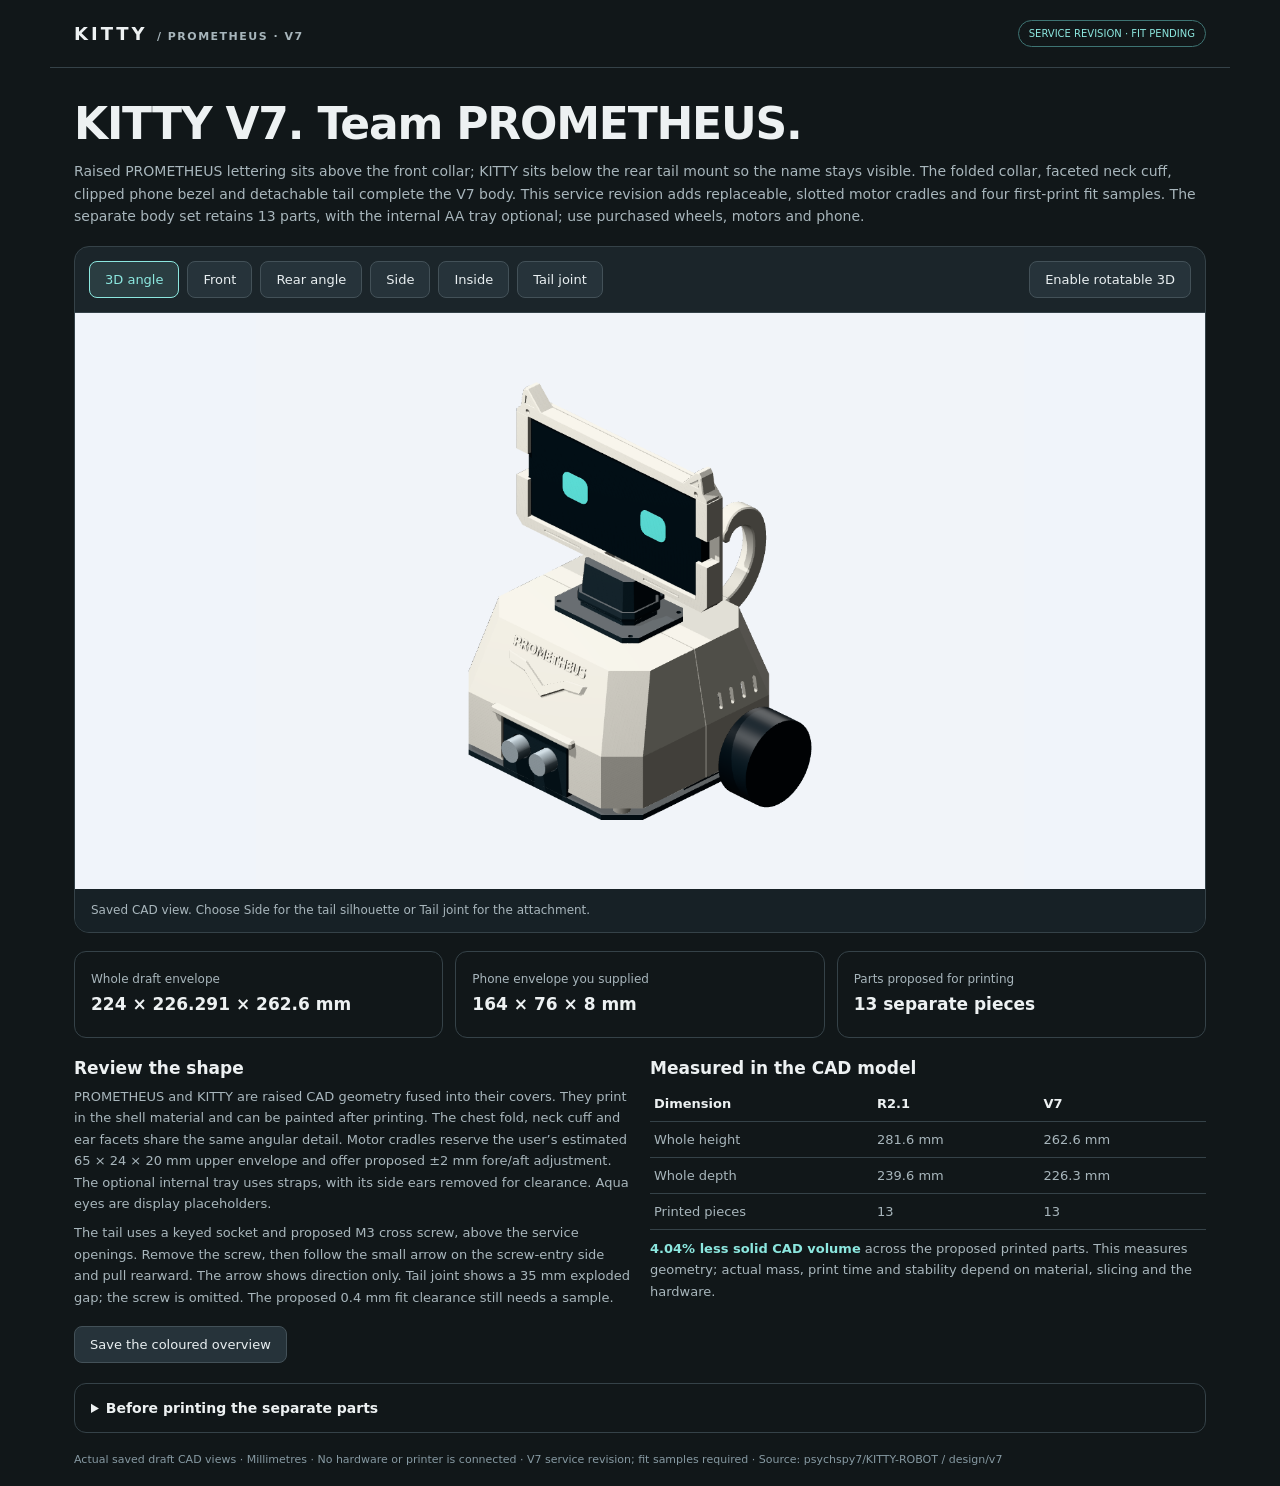
